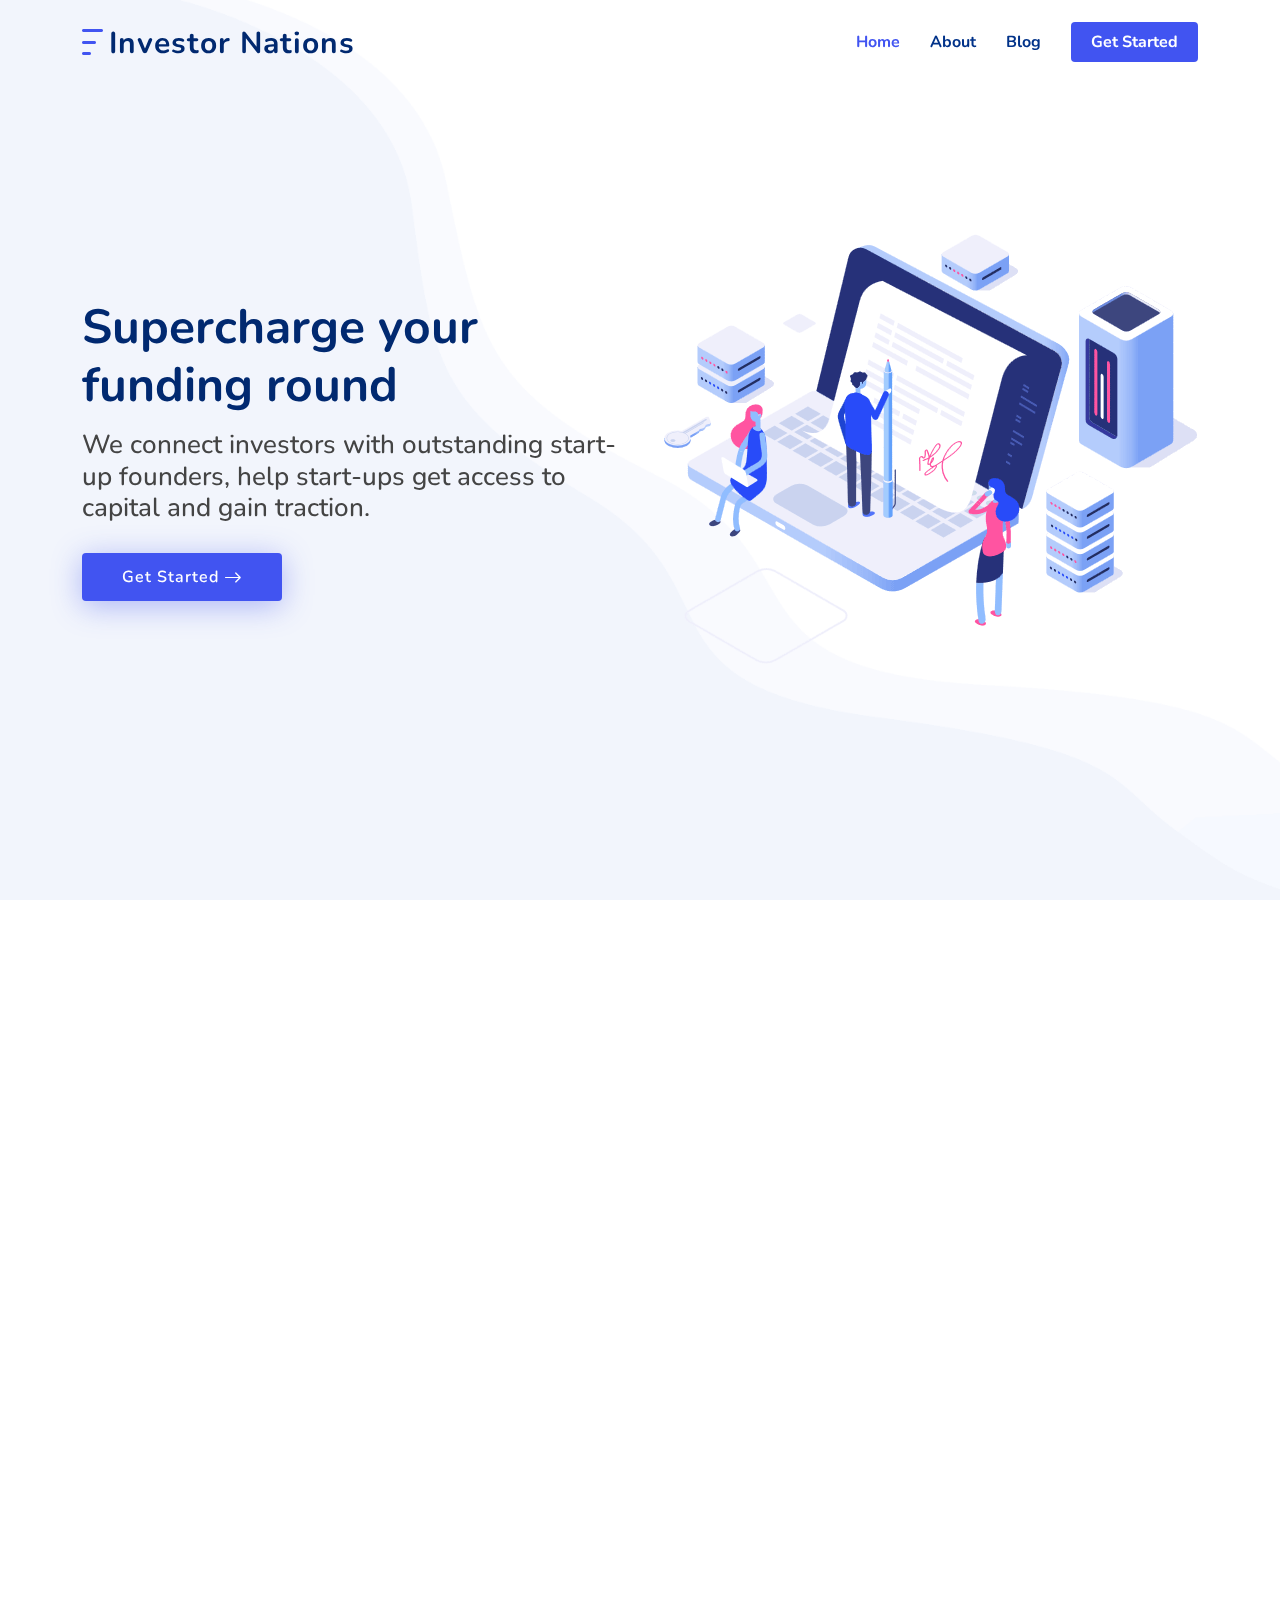
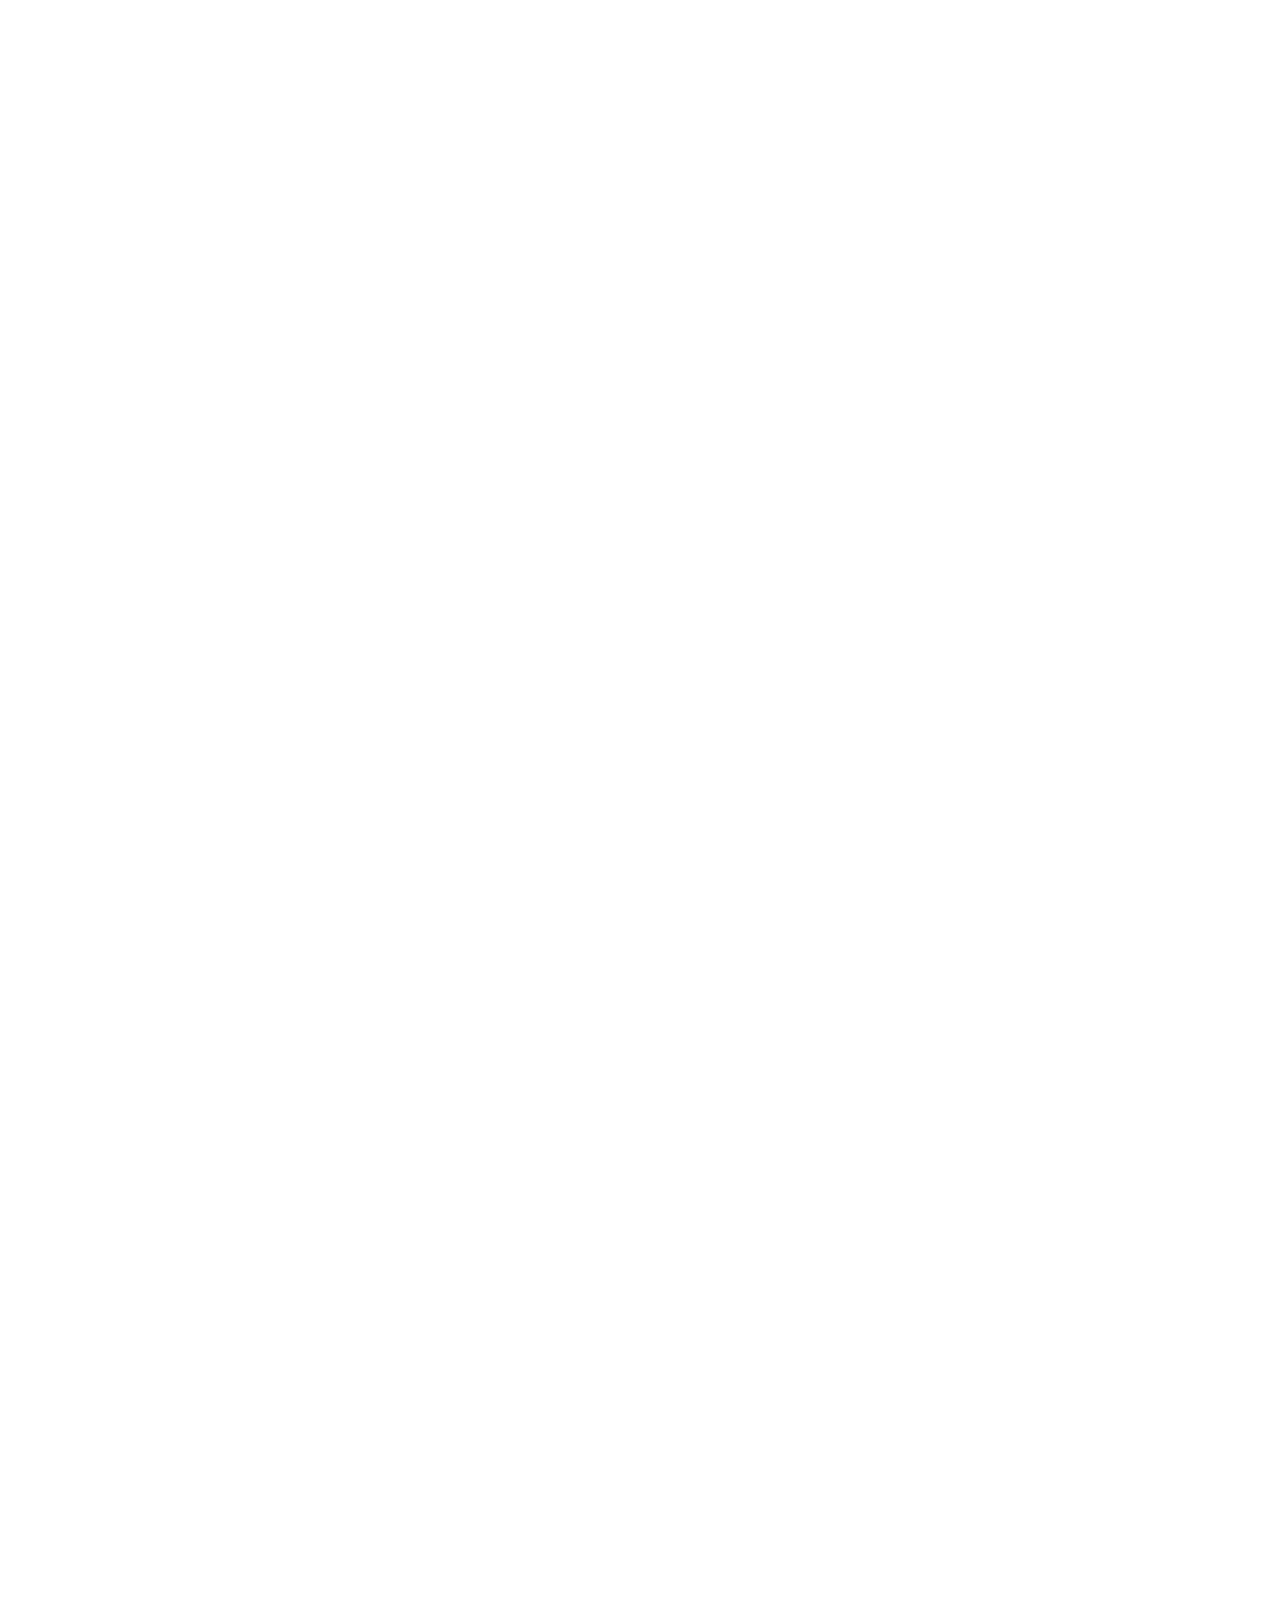
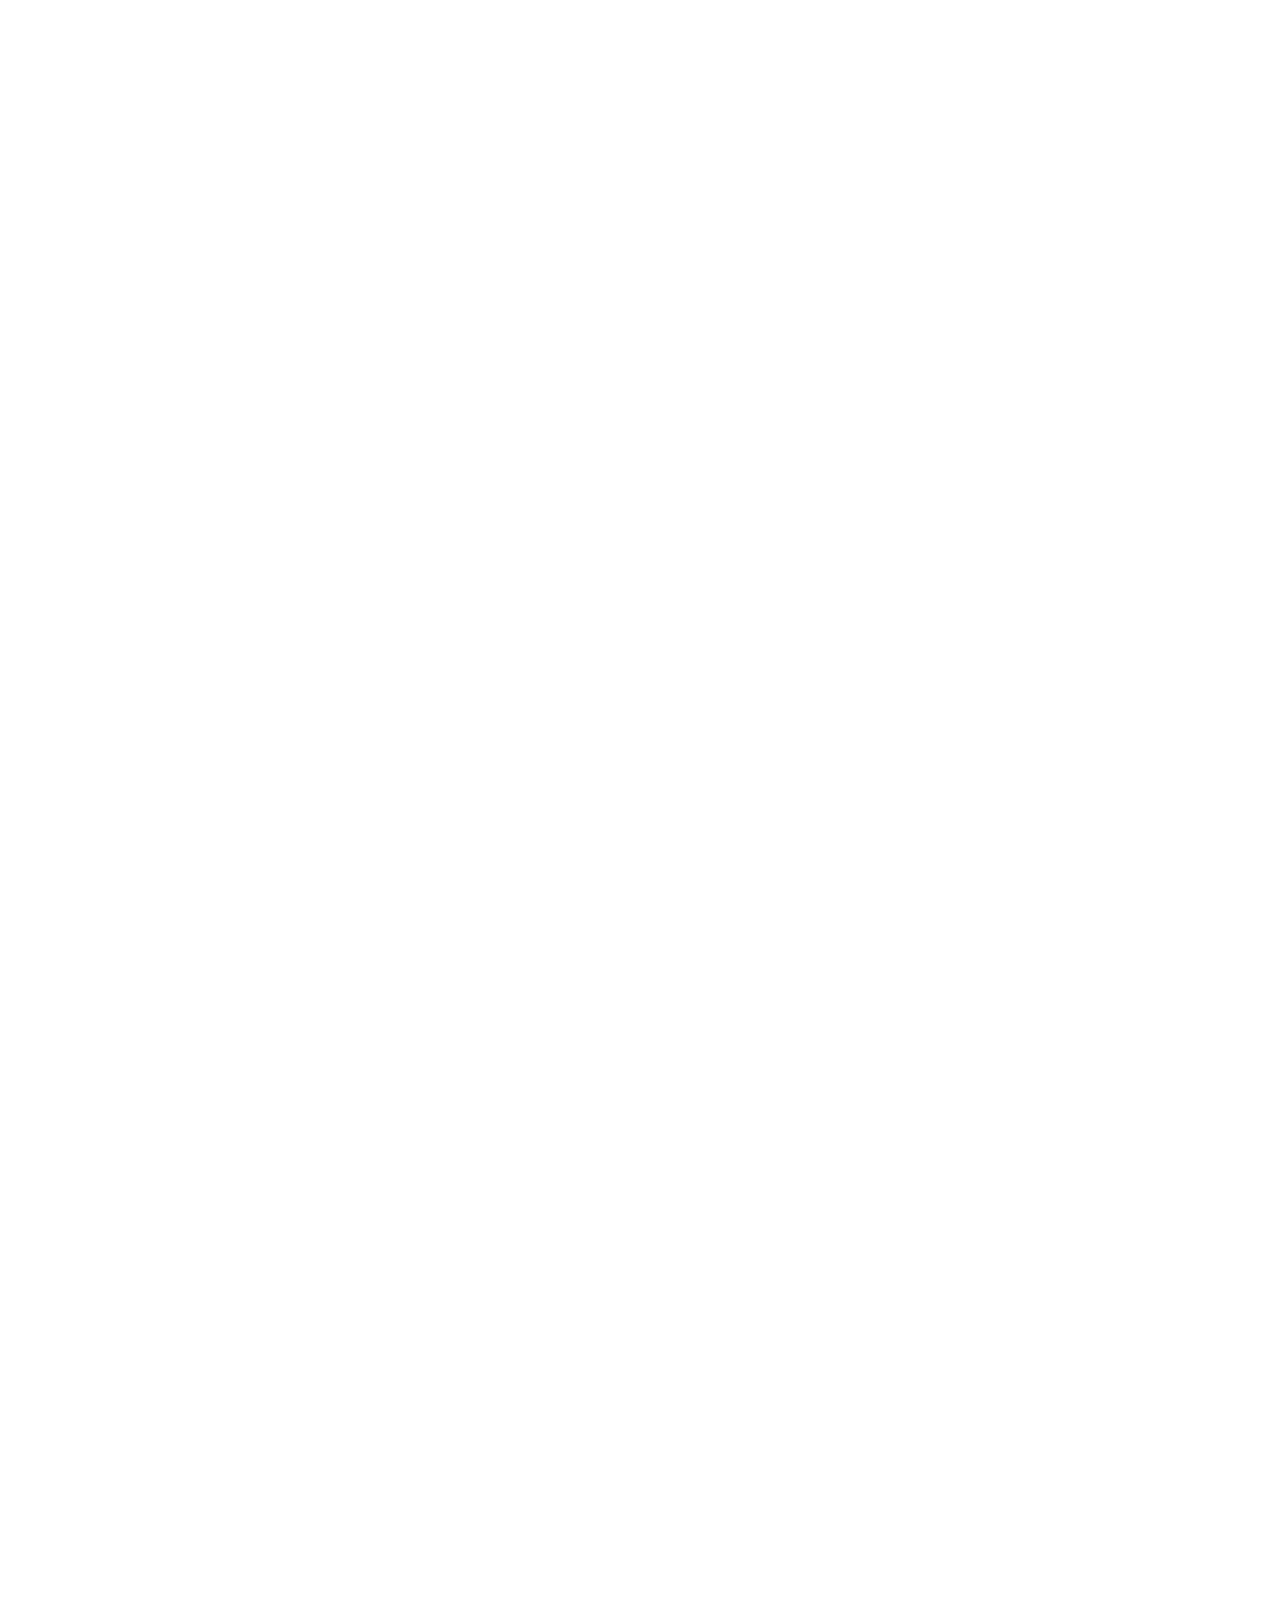
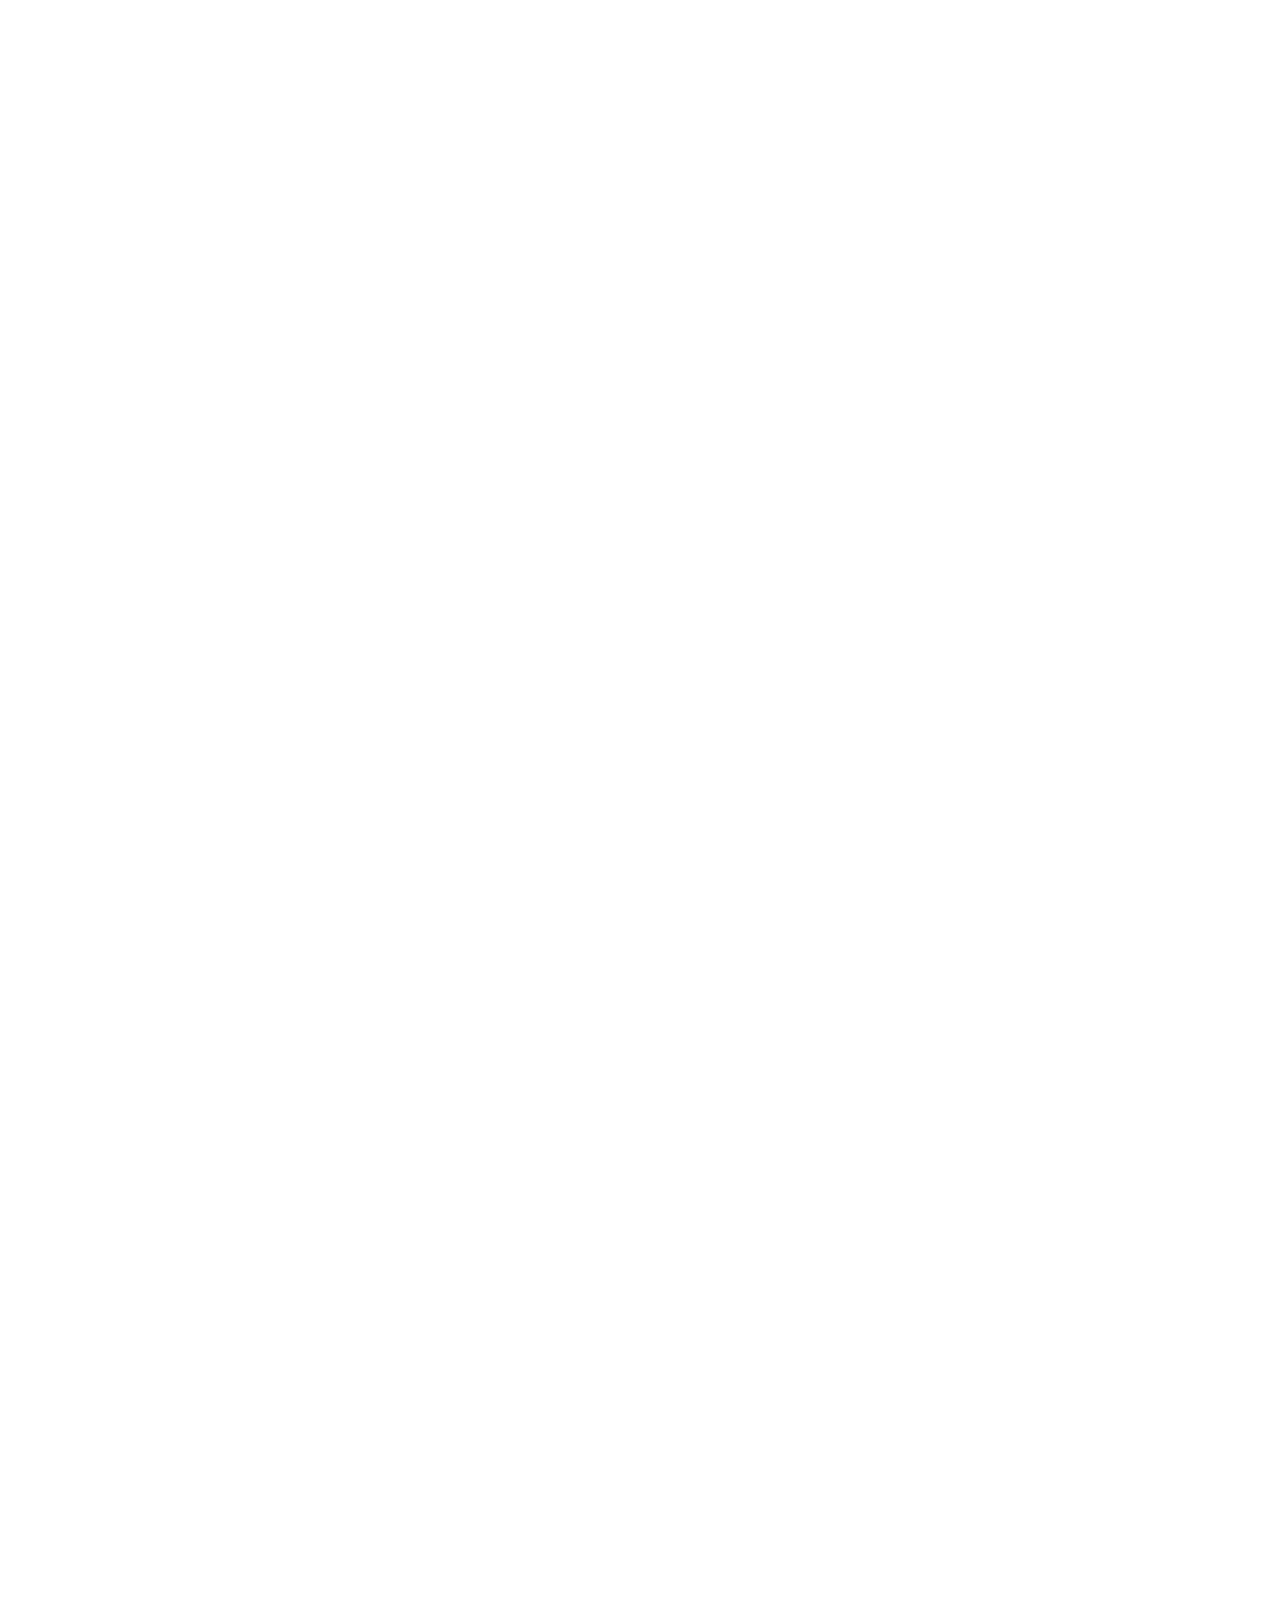
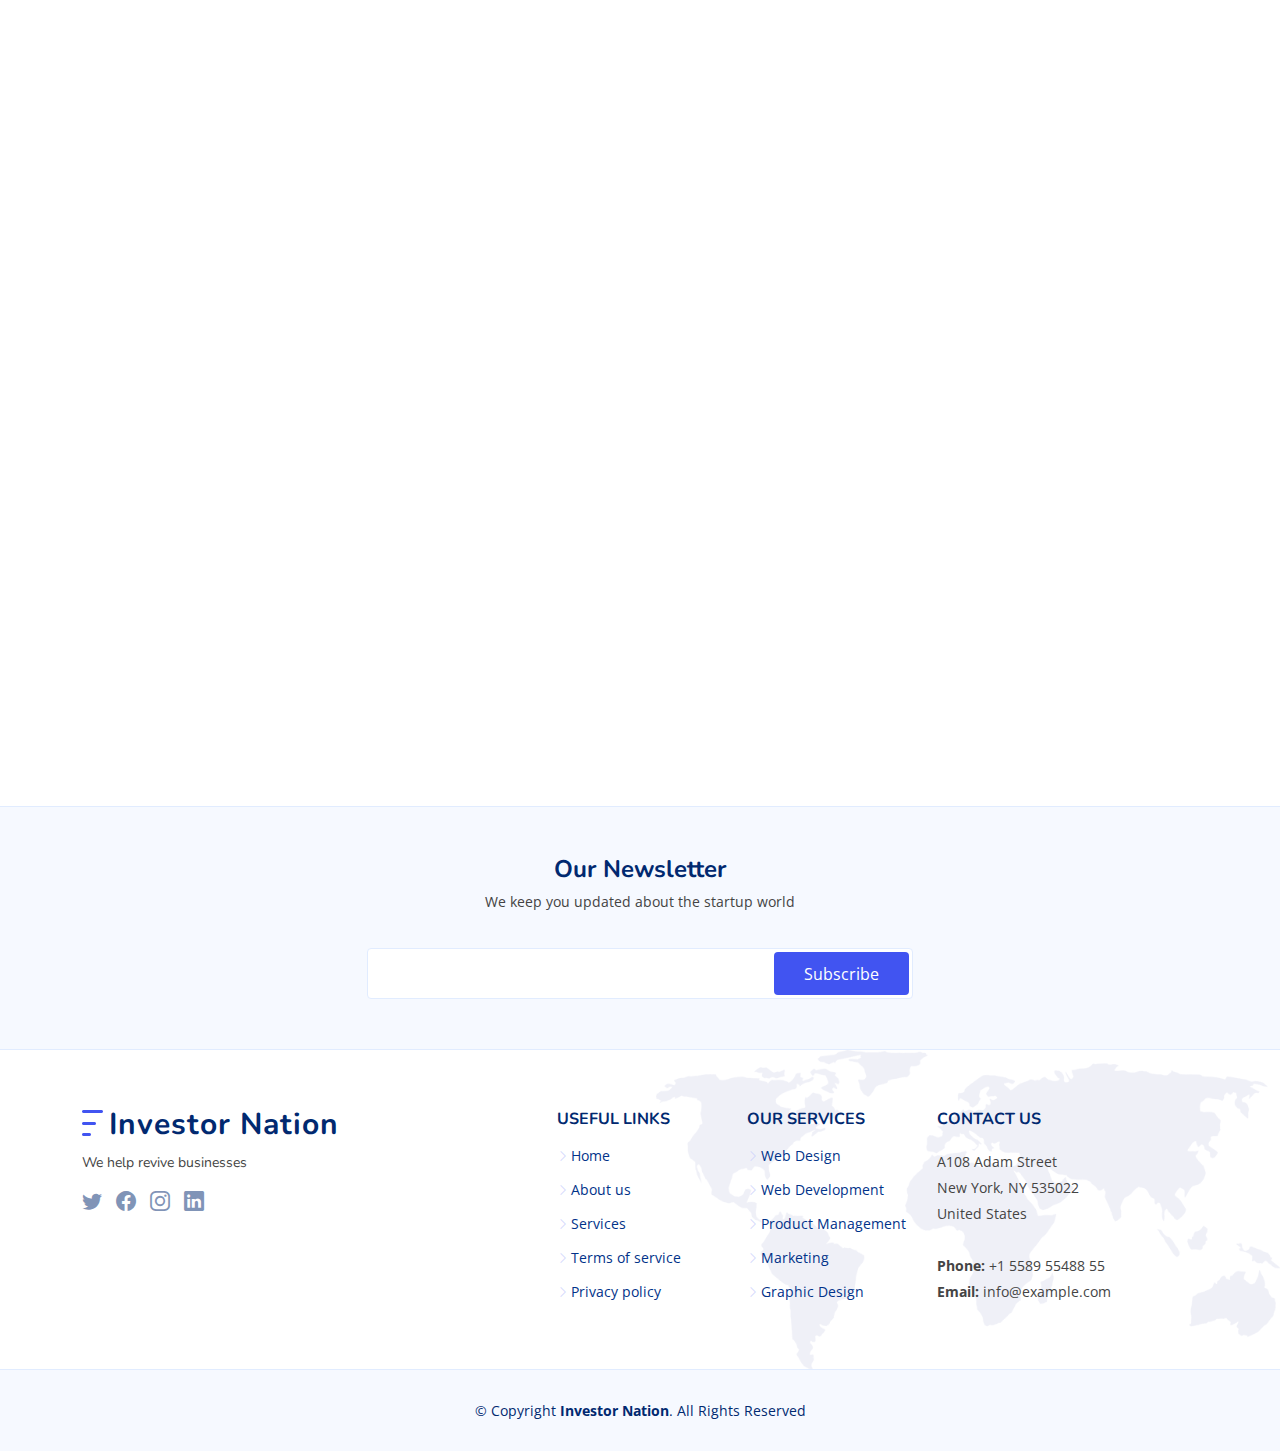
==== index.html @ 56131581 "test add" ====
<!DOCTYPE html>
<html lang="en">

<head>
  <meta charset="utf-8">
  <meta content="width=device-width, initial-scale=1.0" name="viewport">

  <title>Investor Nations</title>
  <meta content="" name="description">

  <meta content="" name="keywords">

  <!-- Favicons -->
  <link href="assets/img/favicon.png" rel="icon">
  <link href="assets/img/apple-touch-icon.png" rel="apple-touch-icon">

  <!-- Google Fonts -->
  <link href="https://fonts.googleapis.com/css?family=Open+Sans:300,300i,400,400i,600,600i,700,700i|Nunito:300,300i,400,400i,600,600i,700,700i|Poppins:300,300i,400,400i,500,500i,600,600i,700,700i" rel="stylesheet">

  <!-- Vendor CSS Files -->
  <link href="assets/vendor/aos/aos.css" rel="stylesheet">
  <link href="assets/vendor/bootstrap/css/bootstrap.min.css" rel="stylesheet">
  <link href="assets/vendor/bootstrap-icons/bootstrap-icons.css" rel="stylesheet">
  <link href="assets/vendor/glightbox/css/glightbox.min.css" rel="stylesheet">
  <link href="assets/vendor/remixicon/remixicon.css" rel="stylesheet">
  <link href="assets/vendor/swiper/swiper-bundle.min.css" rel="stylesheet">

  <!-- Template Main CSS File -->
  <link href="assets/css/style.css" rel="stylesheet">

</head>

<body>

  <!-- ======= Header ======= -->
  <header id="header" class="header fixed-top">
    <div class="container-fluid container-xl d-flex align-items-center justify-content-between">

      <a href="index.html" class="logo d-flex align-items-center">
        <img src="assets/img/logo.png" alt="">
        <span>Investor Nations</span>
      </a>

      <nav id="navbar" class="navbar">
        <ul>
          <li><a class="nav-link scrollto active" href="#hero">Home</a></li>
          <li><a class="nav-link scrollto" href="#about">About</a></li>
          <!--<li><a class="nav-link scrollto" href="#services">Services</a></li>
          <li><a class="nav-link scrollto" href="#portfolio">Portfolio</a></li>
          <li><a class="nav-link scrollto" href="#team">Team</a></li>-->
          <li><a href="blog.html">Blog</a></li>
          <!--<li class="dropdown"><a href="#"><span>Drop Down</span> <i class="bi bi-chevron-down"></i></a>
            <ul>
              <li><a href="#">Drop Down 1</a></li>
              <li class="dropdown"><a href="#"><span>Deep Drop Down</span> <i class="bi bi-chevron-right"></i></a>
                <ul>
                  <li><a href="#">Deep Drop Down 1</a></li>
                  <li><a href="#">Deep Drop Down 2</a></li>
                  <li><a href="#">Deep Drop Down 3</a></li>
                  <li><a href="#">Deep Drop Down 4</a></li>
                  <li><a href="#">Deep Drop Down 5</a></li>
                </ul>
              </li>
              <li><a href="#">Drop Down 2</a></li>
              <li><a href="#">Drop Down 3</a></li>
              <li><a href="#">Drop Down 4</a></li>
            </ul>
          </li>
          <li><a class="nav-link scrollto" href="#contact">Contact</a></li>-->
          <li><a class="getstarted scrollto" href="#about">Get Started</a></li>
        </ul>
        <i class="bi bi-list mobile-nav-toggle"></i>
      </nav><!-- .navbar -->

    </div>
  </header><!-- End Header -->

  <!-- ======= Hero Section ======= -->
  <section id="hero" class="hero d-flex align-items-center">

    <div class="container">
      <div class="row">
        <div class="col-lg-6 d-flex flex-column justify-content-center">
          <h1 data-aos="fade-up">Supercharge your funding round</h1>
          <h2 data-aos="fade-up" data-aos-delay="400">We connect investors with outstanding start-up founders, help start-ups get access to capital and gain traction.</h2>
          <div data-aos="fade-up" data-aos-delay="600">
            <div class="text-center text-lg-start">
              <a href="#about" class="btn-get-started scrollto d-inline-flex align-items-center justify-content-center align-self-center">
                <span>Get Started</span>
                <i class="bi bi-arrow-right"></i>
              </a>
            </div>
          </div>
        </div>
        <div class="col-lg-6 hero-img" data-aos="zoom-out" data-aos-delay="200">
          <img src="assets/img/hero-img.png" class="img-fluid" alt="">
        </div>
      </div>
    </div>

  </section><!-- End Hero -->

  <main id="main">
    <!-- ======= About Section ======= -->
    <section id="about" class="about">

      <div class="container" data-aos="fade-up">
        <div class="row gx-0">

          <div class="col-lg-6 d-flex flex-column justify-content-center" data-aos="fade-up" data-aos-delay="200">
            <div class="content">
              <h3>Who We Are</h3>
              <h2>Investor Nations came into existence as a result of the collective effort to put an end to the frustrations of many start-up founders and investors, improve their communication, and make fundraising easier, faster, and more successful</h2>
              <p>
                We live in a unique time, where technology instantly connects people and ideas across the globe, allowing us to concentrate on the things that really matter and achieve more than we have ever imagined.
In so many cases, it all comes down to meeting the right person at the right time. And we know it like no one else because Investor Nations is the result of such an impromptu encounte.

              </p>
              <div class="text-center text-lg-start">
                <a href="#" class="btn-read-more d-inline-flex align-items-center justify-content-center align-self-center">
                  <span>Read More</span>
                  <i class="bi bi-arrow-right"></i>
                </a>
              </div>
            </div>
          </div>

          <div class="col-lg-6 d-flex align-items-center" data-aos="zoom-out" data-aos-delay="200">
            <img src="assets/img/about.jpg" class="img-fluid" alt="">
          </div>

        </div>
      </div>

    </section><!-- End About Section -->

    <!-- ======= Values Section ======= -->
    <section id="values" class="values">

      <div class="container" data-aos="fade-up">

        <header class="section-header">
          <h2>Our Values</h2>
          <p>Odit est perspiciatis laborum et dicta</p>
        </header>

        <div class="row">

          <div class="col-lg-4" data-aos="fade-up" data-aos-delay="200">
            <div class="box">
              <img src="assets/img/values-1.png" class="img-fluid" alt="">
              <h3>Ad cupiditate sed est odio</h3>
              <p>Eum ad dolor et. Autem aut fugiat debitis voluptatem consequuntur sit. Et veritatis id.</p>
            </div>
          </div>

          <div class="col-lg-4 mt-4 mt-lg-0" data-aos="fade-up" data-aos-delay="400">
            <div class="box">
              <img src="assets/img/values-2.png" class="img-fluid" alt="">
              <h3>Voluptatem voluptatum alias</h3>
              <p>Repudiandae amet nihil natus in distinctio suscipit id. Doloremque ducimus ea sit non.</p>
            </div>
          </div>

          <div class="col-lg-4 mt-4 mt-lg-0" data-aos="fade-up" data-aos-delay="600">
            <div class="box">
              <img src="assets/img/values-3.png" class="img-fluid" alt="">
              <h3>Fugit cupiditate alias nobis.</h3>
              <p>Quam rem vitae est autem molestias explicabo debitis sint. Vero aliquid quidem commodi.</p>
            </div>
          </div>

        </div>

      </div>

    </section><!-- End Values Section -->

    <!-- ======= Counts Section ======= -->
    <section id="counts" class="counts">
      <div class="container" data-aos="fade-up">

        <div class="row gy-4">

          <div class="col-lg-3 col-md-6">
            <div class="count-box">
              <i class="bi bi-emoji-smile"></i>
              <div>
                <span data-purecounter-start="0" data-purecounter-end="232" data-purecounter-duration="1" class="purecounter"></span>
                <p>Happy Clients</p>
              </div>
            </div>
          </div>

          <div class="col-lg-3 col-md-6">
            <div class="count-box">
              <i class="bi bi-journal-richtext" style="color: #ee6c20;"></i>
              <div>
                <span data-purecounter-start="0" data-purecounter-end="521" data-purecounter-duration="1" class="purecounter"></span>
                <p>Projects</p>
              </div>
            </div>
          </div>

          <div class="col-lg-3 col-md-6">
            <div class="count-box">
              <i class="bi bi-headset" style="color: #15be56;"></i>
              <div>
                <span data-purecounter-start="0" data-purecounter-end="1463" data-purecounter-duration="1" class="purecounter"></span>
                <p>Hours Of Support</p>
              </div>
            </div>
          </div>

          <div class="col-lg-3 col-md-6">
            <div class="count-box">
              <i class="bi bi-people" style="color: #bb0852;"></i>
              <div>
                <span data-purecounter-start="0" data-purecounter-end="15" data-purecounter-duration="1" class="purecounter"></span>
                <p>Hard Workers</p>
              </div>
            </div>
          </div>

        </div>

      </div>
    </section><!-- End Counts Section -->

    <!-- ======= Features Section ======= -->
    <section id="features" class="features">

      <div class="container" data-aos="fade-up">

        <header class="section-header">
          <h2>Features</h2>
          <p>Laboriosam et omnis fuga quis dolor direda fara</p>
        </header>

        <div class="row">

          <div class="col-lg-6">
            <img src="assets/img/features.png" class="img-fluid" alt="">
          </div>

          <div class="col-lg-6 mt-5 mt-lg-0 d-flex">
            <div class="row align-self-center gy-4">

              <div class="col-md-6" data-aos="zoom-out" data-aos-delay="200">
                <div class="feature-box d-flex align-items-center">
                  <i class="bi bi-check"></i>
                  <h3>Eos aspernatur rem</h3>
                </div>
              </div>

              <div class="col-md-6" data-aos="zoom-out" data-aos-delay="300">
                <div class="feature-box d-flex align-items-center">
                  <i class="bi bi-check"></i>
                  <h3>Facilis neque ipsa</h3>
                </div>
              </div>

              <div class="col-md-6" data-aos="zoom-out" data-aos-delay="400">
                <div class="feature-box d-flex align-items-center">
                  <i class="bi bi-check"></i>
                  <h3>Volup amet voluptas</h3>
                </div>
              </div>

              <div class="col-md-6" data-aos="zoom-out" data-aos-delay="500">
                <div class="feature-box d-flex align-items-center">
                  <i class="bi bi-check"></i>
                  <h3>Rerum omnis sint</h3>
                </div>
              </div>

              <div class="col-md-6" data-aos="zoom-out" data-aos-delay="600">
                <div class="feature-box d-flex align-items-center">
                  <i class="bi bi-check"></i>
                  <h3>Alias possimus</h3>
                </div>
              </div>

              <div class="col-md-6" data-aos="zoom-out" data-aos-delay="700">
                <div class="feature-box d-flex align-items-center">
                  <i class="bi bi-check"></i>
                  <h3>Repellendus mollitia</h3>
                </div>
              </div>

            </div>
          </div>

        </div> <!-- / row -->

        <!-- Feature Tabs -->
        <div class="row feture-tabs" data-aos="fade-up">
          <div class="col-lg-6">
            <h3>Neque officiis dolore maiores et exercitationem quae est seda lidera pat claero</h3>

            <!-- Tabs -->
            <ul class="nav nav-pills mb-3">
              <li>
                <a class="nav-link active" data-bs-toggle="pill" href="#tab1">Saepe fuga</a>
              </li>
              <li>
                <a class="nav-link" data-bs-toggle="pill" href="#tab2">Voluptates</a>
              </li>
              <li>
                <a class="nav-link" data-bs-toggle="pill" href="#tab3">Corrupti</a>
              </li>
            </ul><!-- End Tabs -->

            <!-- Tab Content -->
            <div class="tab-content">

              <div class="tab-pane fade show active" id="tab1">
                <p>Consequuntur inventore voluptates consequatur aut vel et. Eos doloribus expedita. Sapiente atque consequatur minima nihil quae aspernatur quo suscipit voluptatem.</p>
                <div class="d-flex align-items-center mb-2">
                  <i class="bi bi-check2"></i>
                  <h4>Repudiandae rerum velit modi et officia quasi facilis</h4>
                </div>
                <p>Laborum omnis voluptates voluptas qui sit aliquam blanditiis. Sapiente minima commodi dolorum non eveniet magni quaerat nemo et.</p>
                <div class="d-flex align-items-center mb-2">
                  <i class="bi bi-check2"></i>
                  <h4>Incidunt non veritatis illum ea ut nisi</h4>
                </div>
                <p>Non quod totam minus repellendus autem sint velit. Rerum debitis facere soluta tenetur. Iure molestiae assumenda sunt qui inventore eligendi voluptates nisi at. Dolorem quo tempora. Quia et perferendis.</p>
              </div><!-- End Tab 1 Content -->

              <div class="tab-pane fade show" id="tab2">
                <p>Consequuntur inventore voluptates consequatur aut vel et. Eos doloribus expedita. Sapiente atque consequatur minima nihil quae aspernatur quo suscipit voluptatem.</p>
                <div class="d-flex align-items-center mb-2">
                  <i class="bi bi-check2"></i>
                  <h4>Repudiandae rerum velit modi et officia quasi facilis</h4>
                </div>
                <p>Laborum omnis voluptates voluptas qui sit aliquam blanditiis. Sapiente minima commodi dolorum non eveniet magni quaerat nemo et.</p>
                <div class="d-flex align-items-center mb-2">
                  <i class="bi bi-check2"></i>
                  <h4>Incidunt non veritatis illum ea ut nisi</h4>
                </div>
                <p>Non quod totam minus repellendus autem sint velit. Rerum debitis facere soluta tenetur. Iure molestiae assumenda sunt qui inventore eligendi voluptates nisi at. Dolorem quo tempora. Quia et perferendis.</p>
              </div><!-- End Tab 2 Content -->

              <div class="tab-pane fade show" id="tab3">
                <p>Consequuntur inventore voluptates consequatur aut vel et. Eos doloribus expedita. Sapiente atque consequatur minima nihil quae aspernatur quo suscipit voluptatem.</p>
                <div class="d-flex align-items-center mb-2">
                  <i class="bi bi-check2"></i>
                  <h4>Repudiandae rerum velit modi et officia quasi facilis</h4>
                </div>
                <p>Laborum omnis voluptates voluptas qui sit aliquam blanditiis. Sapiente minima commodi dolorum non eveniet magni quaerat nemo et.</p>
                <div class="d-flex align-items-center mb-2">
                  <i class="bi bi-check2"></i>
                  <h4>Incidunt non veritatis illum ea ut nisi</h4>
                </div>
                <p>Non quod totam minus repellendus autem sint velit. Rerum debitis facere soluta tenetur. Iure molestiae assumenda sunt qui inventore eligendi voluptates nisi at. Dolorem quo tempora. Quia et perferendis.</p>
              </div><!-- End Tab 3 Content -->

            </div>

          </div>

          <div class="col-lg-6">
            <img src="assets/img/features-2.png" class="img-fluid" alt="">
          </div>

        </div><!-- End Feature Tabs -->

        <!-- Feature Icons -->
        <div class="row feature-icons" data-aos="fade-up">
          <h3>Ratione mollitia eos ab laudantium rerum beatae quo</h3>

          <div class="row">

            <div class="col-xl-4 text-center" data-aos="fade-right" data-aos-delay="100">
              <img src="assets/img/features-3.png" class="img-fluid p-4" alt="">
            </div>

            <div class="col-xl-8 d-flex content">
              <div class="row align-self-center gy-4">

                <div class="col-md-6 icon-box" data-aos="fade-up">
                  <i class="ri-line-chart-line"></i>
                  <div>
                    <h4>Corporis voluptates sit</h4>
                    <p>Consequuntur sunt aut quasi enim aliquam quae harum pariatur laboris nisi ut aliquip</p>
                  </div>
                </div>

                <div class="col-md-6 icon-box" data-aos="fade-up" data-aos-delay="100">
                  <i class="ri-stack-line"></i>
                  <div>
                    <h4>Ullamco laboris nisi</h4>
                    <p>Excepteur sint occaecat cupidatat non proident, sunt in culpa qui officia deserunt</p>
                  </div>
                </div>

                <div class="col-md-6 icon-box" data-aos="fade-up" data-aos-delay="200">
                  <i class="ri-brush-4-line"></i>
                  <div>
                    <h4>Labore consequatur</h4>
                    <p>Aut suscipit aut cum nemo deleniti aut omnis. Doloribus ut maiores omnis facere</p>
                  </div>
                </div>

                <div class="col-md-6 icon-box" data-aos="fade-up" data-aos-delay="300">
                  <i class="ri-magic-line"></i>
                  <div>
                    <h4>Beatae veritatis</h4>
                    <p>Expedita veritatis consequuntur nihil tempore laudantium vitae denat pacta</p>
                  </div>
                </div>

                <div class="col-md-6 icon-box" data-aos="fade-up" data-aos-delay="400">
                  <i class="ri-command-line"></i>
                  <div>
                    <h4>Molestiae dolor</h4>
                    <p>Et fuga et deserunt et enim. Dolorem architecto ratione tensa raptor marte</p>
                  </div>
                </div>

                <div class="col-md-6 icon-box" data-aos="fade-up" data-aos-delay="500">
                  <i class="ri-radar-line"></i>
                  <div>
                    <h4>Explicabo consectetur</h4>
                    <p>Est autem dicta beatae suscipit. Sint veritatis et sit quasi ab aut inventore</p>
                  </div>
                </div>

              </div>
            </div>

          </div>

        </div><!-- End Feature Icons -->

      </div>

    </section><!-- End Features Section -->

    <!-- ======= Services Section ======= 
    <section id="services" class="services">

      <div class="container" data-aos="fade-up">

        <header class="section-header">
          <h2>Services</h2>
          <p>Veritatis et dolores facere numquam et praesentium</p>
        </header>

        <div class="row gy-4">

          <div class="col-lg-4 col-md-6" data-aos="fade-up" data-aos-delay="200">
            <div class="service-box blue">
              <i class="ri-discuss-line icon"></i>
              <h3>Nesciunt Mete</h3>
              <p>Provident nihil minus qui consequatur non omnis maiores. Eos accusantium minus dolores iure perferendis tempore et consequatur.</p>
              <a href="#" class="read-more"><span>Read More</span> <i class="bi bi-arrow-right"></i></a>
            </div>
          </div>

          <div class="col-lg-4 col-md-6" data-aos="fade-up" data-aos-delay="300">
            <div class="service-box orange">
              <i class="ri-discuss-line icon"></i>
              <h3>Eosle Commodi</h3>
              <p>Ut autem aut autem non a. Sint sint sit facilis nam iusto sint. Libero corrupti neque eum hic non ut nesciunt dolorem.</p>
              <a href="#" class="read-more"><span>Read More</span> <i class="bi bi-arrow-right"></i></a>
            </div>
          </div>

          <div class="col-lg-4 col-md-6" data-aos="fade-up" data-aos-delay="400">
            <div class="service-box green">
              <i class="ri-discuss-line icon"></i>
              <h3>Ledo Markt</h3>
              <p>Ut excepturi voluptatem nisi sed. Quidem fuga consequatur. Minus ea aut. Vel qui id voluptas adipisci eos earum corrupti.</p>
              <a href="#" class="read-more"><span>Read More</span> <i class="bi bi-arrow-right"></i></a>
            </div>
          </div>

          <div class="col-lg-4 col-md-6" data-aos="fade-up" data-aos-delay="500">
            <div class="service-box red">
              <i class="ri-discuss-line icon"></i>
              <h3>Asperiores Commodi</h3>
              <p>Non et temporibus minus omnis sed dolor esse consequatur. Cupiditate sed error ea fuga sit provident adipisci neque.</p>
              <a href="#" class="read-more"><span>Read More</span> <i class="bi bi-arrow-right"></i></a>
            </div>
          </div>

          <div class="col-lg-4 col-md-6" data-aos="fade-up" data-aos-delay="600">
            <div class="service-box purple">
              <i class="ri-discuss-line icon"></i>
              <h3>Velit Doloremque.</h3>
              <p>Cumque et suscipit saepe. Est maiores autem enim facilis ut aut ipsam corporis aut. Sed animi at autem alias eius labore.</p>
              <a href="#" class="read-more"><span>Read More</span> <i class="bi bi-arrow-right"></i></a>
            </div>
          </div>

          <div class="col-lg-4 col-md-6" data-aos="fade-up" data-aos-delay="700">
            <div class="service-box pink">
              <i class="ri-discuss-line icon"></i>
              <h3>Dolori Architecto</h3>
              <p>Hic molestias ea quibusdam eos. Fugiat enim doloremque aut neque non et debitis iure. Corrupti recusandae ducimus enim.</p>
              <a href="#" class="read-more"><span>Read More</span> <i class="bi bi-arrow-right"></i></a>
            </div>
          </div>

        </div>

      </div>

    </section> End Services Section -->

    <!-- ======= Pricing Section ======= -->
    <section id="pricing" class="pricing">

      <div class="container" data-aos="fade-up">

        <header class="section-header">
          <h2>Pricing</h2>
          <p>Check our Pricing</p>
        </header>

        <div class="row gy-4" data-aos="fade-left">

          <!--<div class="col-lg-3 col-md-6" data-aos="zoom-in" data-aos-delay="100">
            <div class="box">
              <h3 style="color: #07d5c0;">Free Plan</h3>
              <div class="price"><sup>$</sup>0<span> / mo</span></div>
              <img src="assets/img/pricing-free.png" class="img-fluid" alt="">
              <ul>
                <li>Aida dere</li>
                <li>Nec feugiat nisl</li>
                <li>Nulla at volutpat dola</li>
                <li class="na">Pharetra massa</li>
                <li class="na">Massa ultricies mi</li>
              </ul>
              <a href="#" class="btn-buy">Buy Now</a>
            </div>
          </div>-->

          <div class="col-lg-4 col-md-6" data-aos="zoom-in" data-aos-delay="200">
            <div class="box">
              <span class="featured">Featured</span>
              <h3 style="color: #65c600;">Starter Plan</h3>
              <div class="price"><sup>$</sup>19<span> / mo</span></div>
              <img src="assets/img/pricing-starter.png" class="img-fluid" alt="">
              <ul>
                <li>Aida dere</li>
                <li>Nec feugiat nisl</li>
                <li>Nulla at volutpat dola</li>
                <li>Pharetra massa</li>
                <li class="na">Massa ultricies mi</li>
              </ul>
              <a href="#" class="btn-buy">Buy Now</a>
            </div>
          </div>

          <div class="col-lg-4 col-md-6" data-aos="zoom-in" data-aos-delay="300">
            <div class="box">
              <h3 style="color: #ff901c;">Business Plan</h3>
              <div class="price"><sup>$</sup>29<span> / mo</span></div>
              <img src="assets/img/pricing-business.png" class="img-fluid" alt="">
              <ul>
                <li>Aida dere</li>
                <li>Nec feugiat nisl</li>
                <li>Nulla at volutpat dola</li>
                <li>Pharetra massa</li>
                <li>Massa ultricies mi</li>
              </ul>
              <a href="#" class="btn-buy">Buy Now</a>
            </div>
          </div>

          <div class="col-lg-4 col-md-6" data-aos="zoom-in" data-aos-delay="400">
            <div class="box">
              <h3 style="color: #ff0071;">Ultimate Plan</h3>
              <div class="price"><sup>$</sup>49<span> / mo</span></div>
              <img src="assets/img/pricing-ultimate.png" class="img-fluid" alt="">
              <ul>
                <li>Aida dere</li>
                <li>Nec feugiat nisl</li>
                <li>Nulla at volutpat dola</li>
                <li>Pharetra massa</li>
                <li>Massa ultricies mi</li>
              </ul>
              <a href="#" class="btn-buy">Buy Now</a>
            </div>
          </div>

        </div>

      </div>

    </section><!-- End Pricing Section -->

    <!-- ======= F.A.Q Section ======= -->
    <section id="faq" class="faq">

      <div class="container" data-aos="fade-up">

        <header class="section-header">
          <h2>F.A.Q</h2>
          <p>Frequently Asked Questions</p>
        </header>

        <div class="row">
          <div class="col-lg-12">
            <!-- F.A.Q List 1-->
            <div class="accordion accordion-flush" id="faqlist1">
              <div class="accordion-item">
                <h2 class="accordion-header">
                  <button class="accordion-button collapsed" type="button" data-bs-toggle="collapse" data-bs-target="#faq-content-1">
                    Non consectetur a erat nam at lectus urna duis?
                  </button>
                </h2>
                <div id="faq-content-1" class="accordion-collapse collapse" data-bs-parent="#faqlist1">
                  <div class="accordion-body">
                    Feugiat pretium nibh ipsum consequat. Tempus iaculis urna id volutpat lacus laoreet non curabitur gravida. Venenatis lectus magna fringilla urna porttitor rhoncus dolor purus non.
                  </div>
                </div>
              </div>

              <div class="accordion-item">
                <h2 class="accordion-header">
                  <button class="accordion-button collapsed" type="button" data-bs-toggle="collapse" data-bs-target="#faq-content-2">
                    Feugiat scelerisque varius morbi enim nunc faucibus a pellentesque?
                  </button>
                </h2>
                <div id="faq-content-2" class="accordion-collapse collapse" data-bs-parent="#faqlist1">
                  <div class="accordion-body">
                    Dolor sit amet consectetur adipiscing elit pellentesque habitant morbi. Id interdum velit laoreet id donec ultrices. Fringilla phasellus faucibus scelerisque eleifend donec pretium. Est pellentesque elit ullamcorper dignissim. Mauris ultrices eros in cursus turpis massa tincidunt dui.
                  </div>
                </div>
              </div>

              <div class="accordion-item">
                <h2 class="accordion-header">
                  <button class="accordion-button collapsed" type="button" data-bs-toggle="collapse" data-bs-target="#faq-content-3">
                    Dolor sit amet consectetur adipiscing elit pellentesque habitant morbi?
                  </button>
                </h2>
                <div id="faq-content-3" class="accordion-collapse collapse" data-bs-parent="#faqlist1">
                  <div class="accordion-body">
                    Eleifend mi in nulla posuere sollicitudin aliquam ultrices sagittis orci. Faucibus pulvinar elementum integer enim. Sem nulla pharetra diam sit amet nisl suscipit. Rutrum tellus pellentesque eu tincidunt. Lectus urna duis convallis convallis tellus. Urna molestie at elementum eu facilisis sed odio morbi quis
                  </div>
                </div>
              </div>

            </div>
          </div>

          <div class="col-lg-12">

            <!-- F.A.Q List 2
            <div class="accordion accordion-flush" id="faqlist2">

              <div class="accordion-item">
                <h2 class="accordion-header">
                  <button class="accordion-button collapsed" type="button" data-bs-toggle="collapse" data-bs-target="#faq2-content-1">
                    Ac odio tempor orci dapibus. Aliquam eleifend mi in nulla?
                  </button>
                </h2>
                <div id="faq2-content-1" class="accordion-collapse collapse" data-bs-parent="#faqlist2">
                  <div class="accordion-body">
                    Dolor sit amet consectetur adipiscing elit pellentesque habitant morbi. Id interdum velit laoreet id donec ultrices. Fringilla phasellus faucibus scelerisque eleifend donec pretium. Est pellentesque elit ullamcorper dignissim. Mauris ultrices eros in cursus turpis massa tincidunt dui.
                  </div>
                </div>
              </div>

              <div class="accordion-item">
                <h2 class="accordion-header">
                  <button class="accordion-button collapsed" type="button" data-bs-toggle="collapse" data-bs-target="#faq2-content-2">
                    Tempus quam pellentesque nec nam aliquam sem et tortor consequat?
                  </button>
                </h2>
                <div id="faq2-content-2" class="accordion-collapse collapse" data-bs-parent="#faqlist2">
                  <div class="accordion-body">
                    Molestie a iaculis at erat pellentesque adipiscing commodo. Dignissim suspendisse in est ante in. Nunc vel risus commodo viverra maecenas accumsan. Sit amet nisl suscipit adipiscing bibendum est. Purus gravida quis blandit turpis cursus in
                  </div>
                </div>
              </div>

              <div class="accordion-item">
                <h2 class="accordion-header">
                  <button class="accordion-button collapsed" type="button" data-bs-toggle="collapse" data-bs-target="#faq2-content-3">
                    Varius vel pharetra vel turpis nunc eget lorem dolor?
                  </button>
                </h2>
                <div id="faq2-content-3" class="accordion-collapse collapse" data-bs-parent="#faqlist2">
                  <div class="accordion-body">
                    Laoreet sit amet cursus sit amet dictum sit amet justo. Mauris vitae ultricies leo integer malesuada nunc vel. Tincidunt eget nullam non nisi est sit amet. Turpis nunc eget lorem dolor sed. Ut venenatis tellus in metus vulputate eu scelerisque. Pellentesque diam volutpat commodo sed egestas egestas fringilla phasellus faucibus. Nibh tellus molestie nunc non blandit massa enim nec.
                  </div>
                </div>
              </div>

            </div>-->
          </div>

        </div>

      </div>

    </section><!-- End F.A.Q Section -->

    
    <!-- ======= Clients Section ======= -->
    <section id="clients" class="clients">

      <div class="container" data-aos="fade-up">

        <header class="section-header">
          <h2>Our Clients</h2>
          <p>Temporibus omnis officia</p>
        </header>

        <div class="clients-slider swiper">
          <div class="swiper-wrapper align-items-center">
            <div class="swiper-slide"><img src="assets/img/clients/client-1.png" class="img-fluid" alt=""></div>
            <div class="swiper-slide"><img src="assets/img/clients/client-2.png" class="img-fluid" alt=""></div>
            <div class="swiper-slide"><img src="assets/img/clients/client-3.png" class="img-fluid" alt=""></div>
            <div class="swiper-slide"><img src="assets/img/clients/client-4.png" class="img-fluid" alt=""></div>
            <div class="swiper-slide"><img src="assets/img/clients/client-5.png" class="img-fluid" alt=""></div>
            <div class="swiper-slide"><img src="assets/img/clients/client-6.png" class="img-fluid" alt=""></div>
            <div class="swiper-slide"><img src="assets/img/clients/client-7.png" class="img-fluid" alt=""></div>
            <div class="swiper-slide"><img src="assets/img/clients/client-8.png" class="img-fluid" alt=""></div>
          </div>
          <div class="swiper-pagination"></div>
        </div>
      </div>

    </section><!-- End Clients Section -->

    <!-- ======= Recent Blog Posts Section ======= -->
    <section id="recent-blog-posts" class="recent-blog-posts">

      <div class="container" data-aos="fade-up">

        <header class="section-header">
          <h2>Blog</h2>
          <p>Recent posts form our Blog</p>
        </header>

        <div class="row">

          <div class="col-lg-4">
            <div class="post-box">
              <div class="post-img"><img src="assets/img/blog/blog-1.jpg" class="img-fluid" alt=""></div>
              <span class="post-date">Tue, September 15</span>
              <h3 class="post-title">Eum ad dolor et. Autem aut fugiat debitis voluptatem consequuntur sit</h3>
              <a href="blog-single.html" class="readmore stretched-link mt-auto"><span>Read More</span><i class="bi bi-arrow-right"></i></a>
            </div>
          </div>

          <div class="col-lg-4">
            <div class="post-box">
              <div class="post-img"><img src="assets/img/blog/blog-2.jpg" class="img-fluid" alt=""></div>
              <span class="post-date">Fri, August 28</span>
              <h3 class="post-title">Et repellendus molestiae qui est sed omnis voluptates magnam</h3>
              <a href="blog-single.html" class="readmore stretched-link mt-auto"><span>Read More</span><i class="bi bi-arrow-right"></i></a>
            </div>
          </div>

          <div class="col-lg-4">
            <div class="post-box">
              <div class="post-img"><img src="assets/img/blog/blog-3.jpg" class="img-fluid" alt=""></div>
              <span class="post-date">Mon, July 11</span>
              <h3 class="post-title">Quia assumenda est et veritatis aut quae</h3>
              <a href="blog-single.html" class="readmore stretched-link mt-auto"><span>Read More</span><i class="bi bi-arrow-right"></i></a>
            </div>
          </div>

        </div>

      </div>

    </section><!-- End Recent Blog Posts Section -->

    <!-- ======= Contact Section ======= -->
    <section id="contact" class="contact">

      <div class="container" data-aos="fade-up">

        <header class="section-header">
          <h2>Contact</h2>
          <p>Contact Us</p>
        </header>

        <div class="row gy-4">

          <div class="col-lg-6">

            <div class="row gy-4">
              <div class="col-md-6">
                <div class="info-box">
                  <i class="bi bi-geo-alt"></i>
                  <h3>Address</h3>
                  <p>A108 Adam Street,<br>New York, NY 535022</p>
                </div>
              </div>
              <div class="col-md-6">
                <div class="info-box">
                  <i class="bi bi-telephone"></i>
                  <h3>Call Us</h3>
                  <p>+1 5589 55488 55<br>+1 6678 254445 41</p>
                </div>
              </div>
              <div class="col-md-6">
                <div class="info-box">
                  <i class="bi bi-envelope"></i>
                  <h3>Email Us</h3>
                  <p>info@example.com<br>contact@example.com</p>
                </div>
              </div>
              <div class="col-md-6">
                <div class="info-box">
                  <i class="bi bi-clock"></i>
                  <h3>Open Hours</h3>
                  <p>Monday - Friday<br>9:00AM - 05:00PM</p>
                </div>
              </div>
            </div>

          </div>

          <div class="col-lg-6">
            <form action="" method="post" class="php-email-form">
              <div class="row gy-4">

                <div class="col-md-6">
                  <input type="text" name="name" class="form-control" placeholder="Your Name" required>
                </div>

                <div class="col-md-6 ">
                  <input type="email" class="form-control" name="email" placeholder="Your Email" required>
                </div>

                <div class="col-md-12">
                  <input type="text" class="form-control" name="subject" placeholder="Subject" required>
                </div>

                <div class="col-md-12">
                  <textarea class="form-control" name="message" rows="6" placeholder="Message" required></textarea>
                </div>

                <div class="col-md-12 text-center">
                  <div class="loading">Loading</div>
                  <div class="error-message"></div>
                  <div class="sent-message">Your message has been sent. Thank you!</div>

                  <button type="submit">Send Message</button>
                </div>

              </div>
            </form>

          </div>

        </div>

      </div>

    </section><!-- End Contact Section -->

  </main><!-- End #main -->

  <!-- ======= Footer ======= -->
  <footer id="footer" class="footer">

    <div class="footer-newsletter">
      <div class="container">
        <div class="row justify-content-center">
          <div class="col-lg-12 text-center">
            <h4>Our Newsletter</h4>
            <p>We keep you updated about the startup world</p>
          </div>
          <div class="col-lg-6">
            <form action="" method="post">
              <input type="email" name="email"><input type="submit" value="Subscribe">
            </form>
          </div>
        </div>
      </div>
    </div>

    <div class="footer-top">
      <div class="container">
        <div class="row gy-4">
          <div class="col-lg-5 col-md-12 footer-info">
            <a href="index.html" class="logo d-flex align-items-center">
              <img src="assets/img/logo.png" alt="">
              <span>Investor Nation</span>
            </a>
            <p>We help revive businesses</p>
            <div class="social-links mt-3">
              <a href="#" class="twitter"><i class="bi bi-twitter"></i></a>
              <a href="#" class="facebook"><i class="bi bi-facebook"></i></a>
              <a href="#" class="instagram"><i class="bi bi-instagram"></i></a>
              <a href="#" class="linkedin"><i class="bi bi-linkedin"></i></a>
            </div>
          </div>

          <div class="col-lg-2 col-6 footer-links">
            <h4>Useful Links</h4>
            <ul>
              <li><i class="bi bi-chevron-right"></i> <a href="#">Home</a></li>
              <li><i class="bi bi-chevron-right"></i> <a href="#">About us</a></li>
              <li><i class="bi bi-chevron-right"></i> <a href="#">Services</a></li>
              <li><i class="bi bi-chevron-right"></i> <a href="#">Terms of service</a></li>
              <li><i class="bi bi-chevron-right"></i> <a href="#">Privacy policy</a></li>
            </ul>
          </div>

          <div class="col-lg-2 col-6 footer-links">
            <h4>Our Services</h4>
            <ul>
              <li><i class="bi bi-chevron-right"></i> <a href="#">Web Design</a></li>
              <li><i class="bi bi-chevron-right"></i> <a href="#">Web Development</a></li>
              <li><i class="bi bi-chevron-right"></i> <a href="#">Product Management</a></li>
              <li><i class="bi bi-chevron-right"></i> <a href="#">Marketing</a></li>
              <li><i class="bi bi-chevron-right"></i> <a href="#">Graphic Design</a></li>
            </ul>
          </div>

          <div class="col-lg-3 col-md-12 footer-contact text-center text-md-start">
            <h4>Contact Us</h4>
            <p>
              A108 Adam Street <br>
              New York, NY 535022<br>
              United States <br><br>
              <strong>Phone:</strong> +1 5589 55488 55<br>
              <strong>Email:</strong> info@example.com<br>
            </p>

          </div>

        </div>
      </div>
    </div>

    <div class="container">
      <div class="copyright">
        &copy; Copyright <strong><span>Investor Nation</span></strong>. All Rights Reserved
      </div>
      </div>
  </footer><!-- End Footer -->

  <a href="#" class="back-to-top d-flex align-items-center justify-content-center"><i class="bi bi-arrow-up-short"></i></a>

  <!-- Vendor JS Files -->
  <script src="assets/vendor/purecounter/purecounter.js"></script>
  <script src="assets/vendor/aos/aos.js"></script>
  <script src="assets/vendor/bootstrap/js/bootstrap.bundle.min.js"></script>
  <script src="assets/vendor/glightbox/js/glightbox.min.js"></script>
  <script src="assets/vendor/isotope-layout/isotope.pkgd.min.js"></script>
  <script src="assets/vendor/swiper/swiper-bundle.min.js"></script>
  <script src="assets/vendor/php-email-form/validate.js"></script>

  <!-- Template Main JS File -->
  <script src="assets/js/main.js"></script>

</body>

</html>
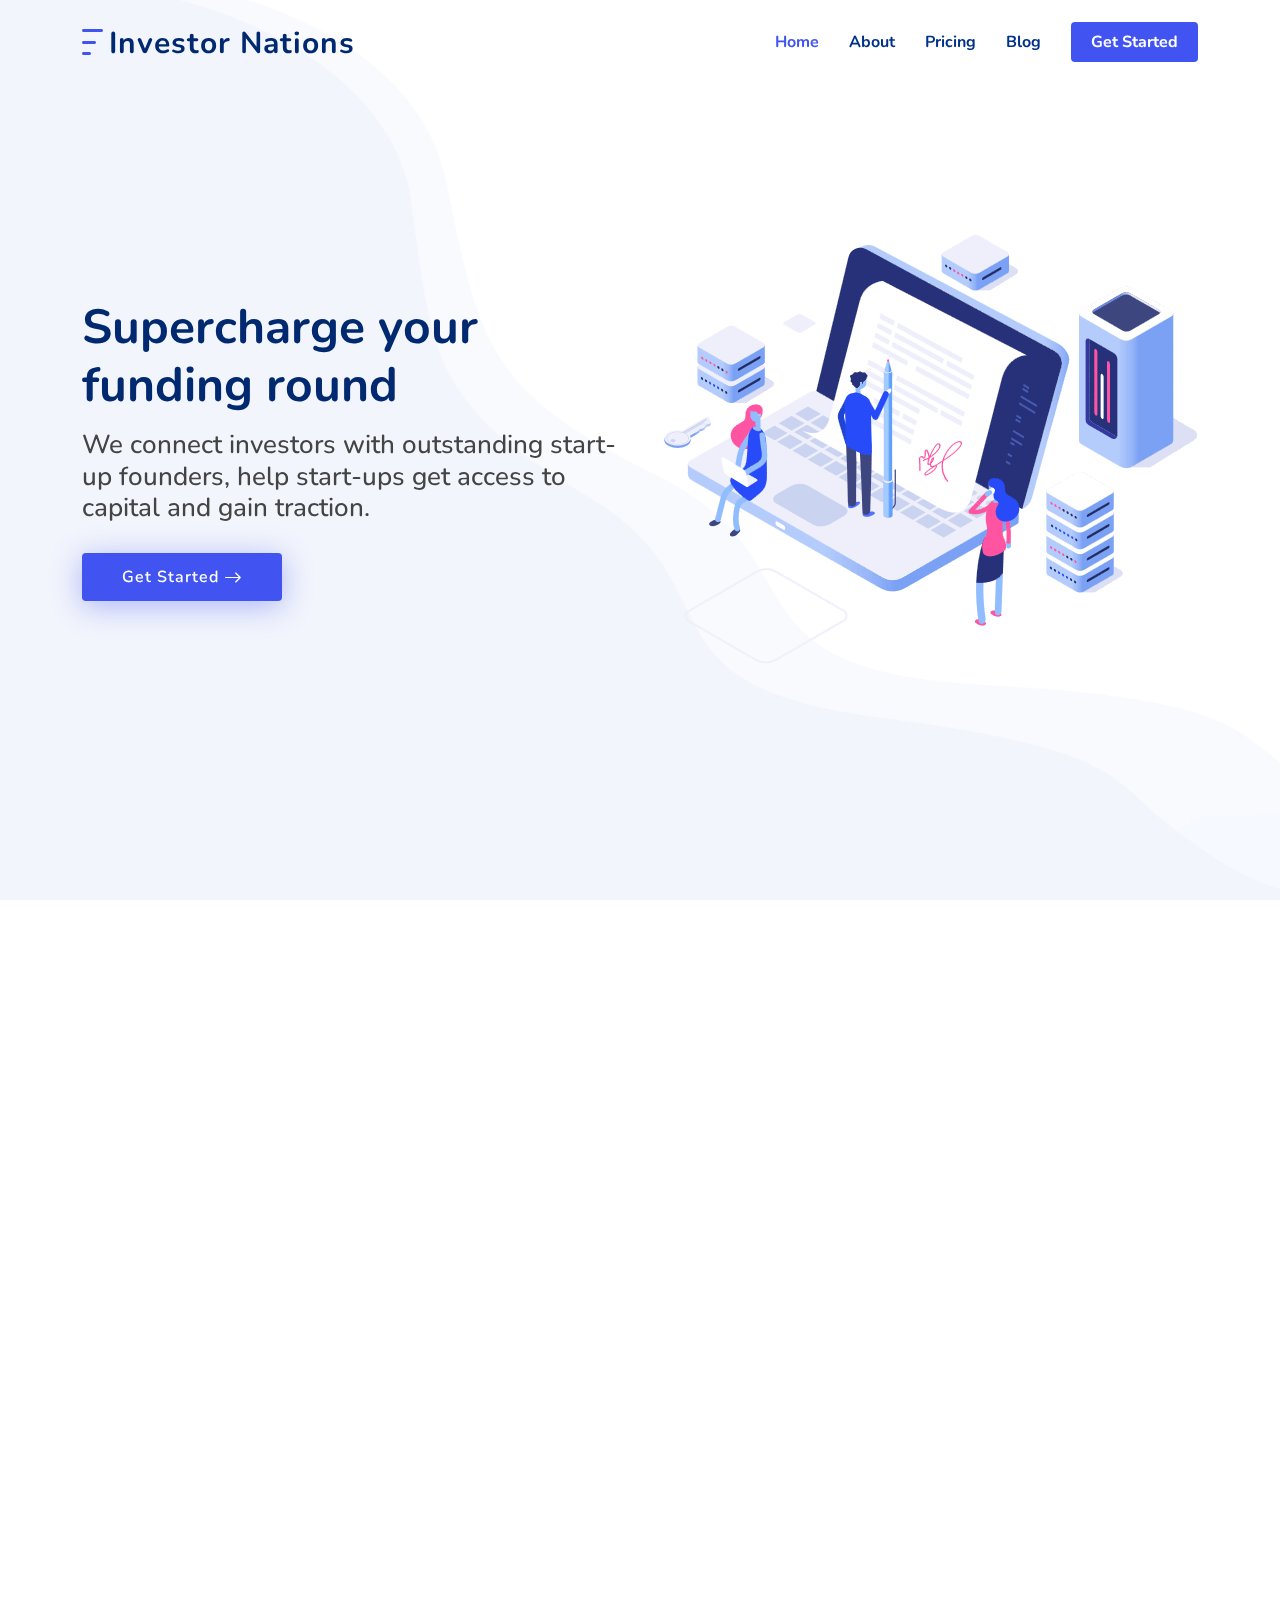
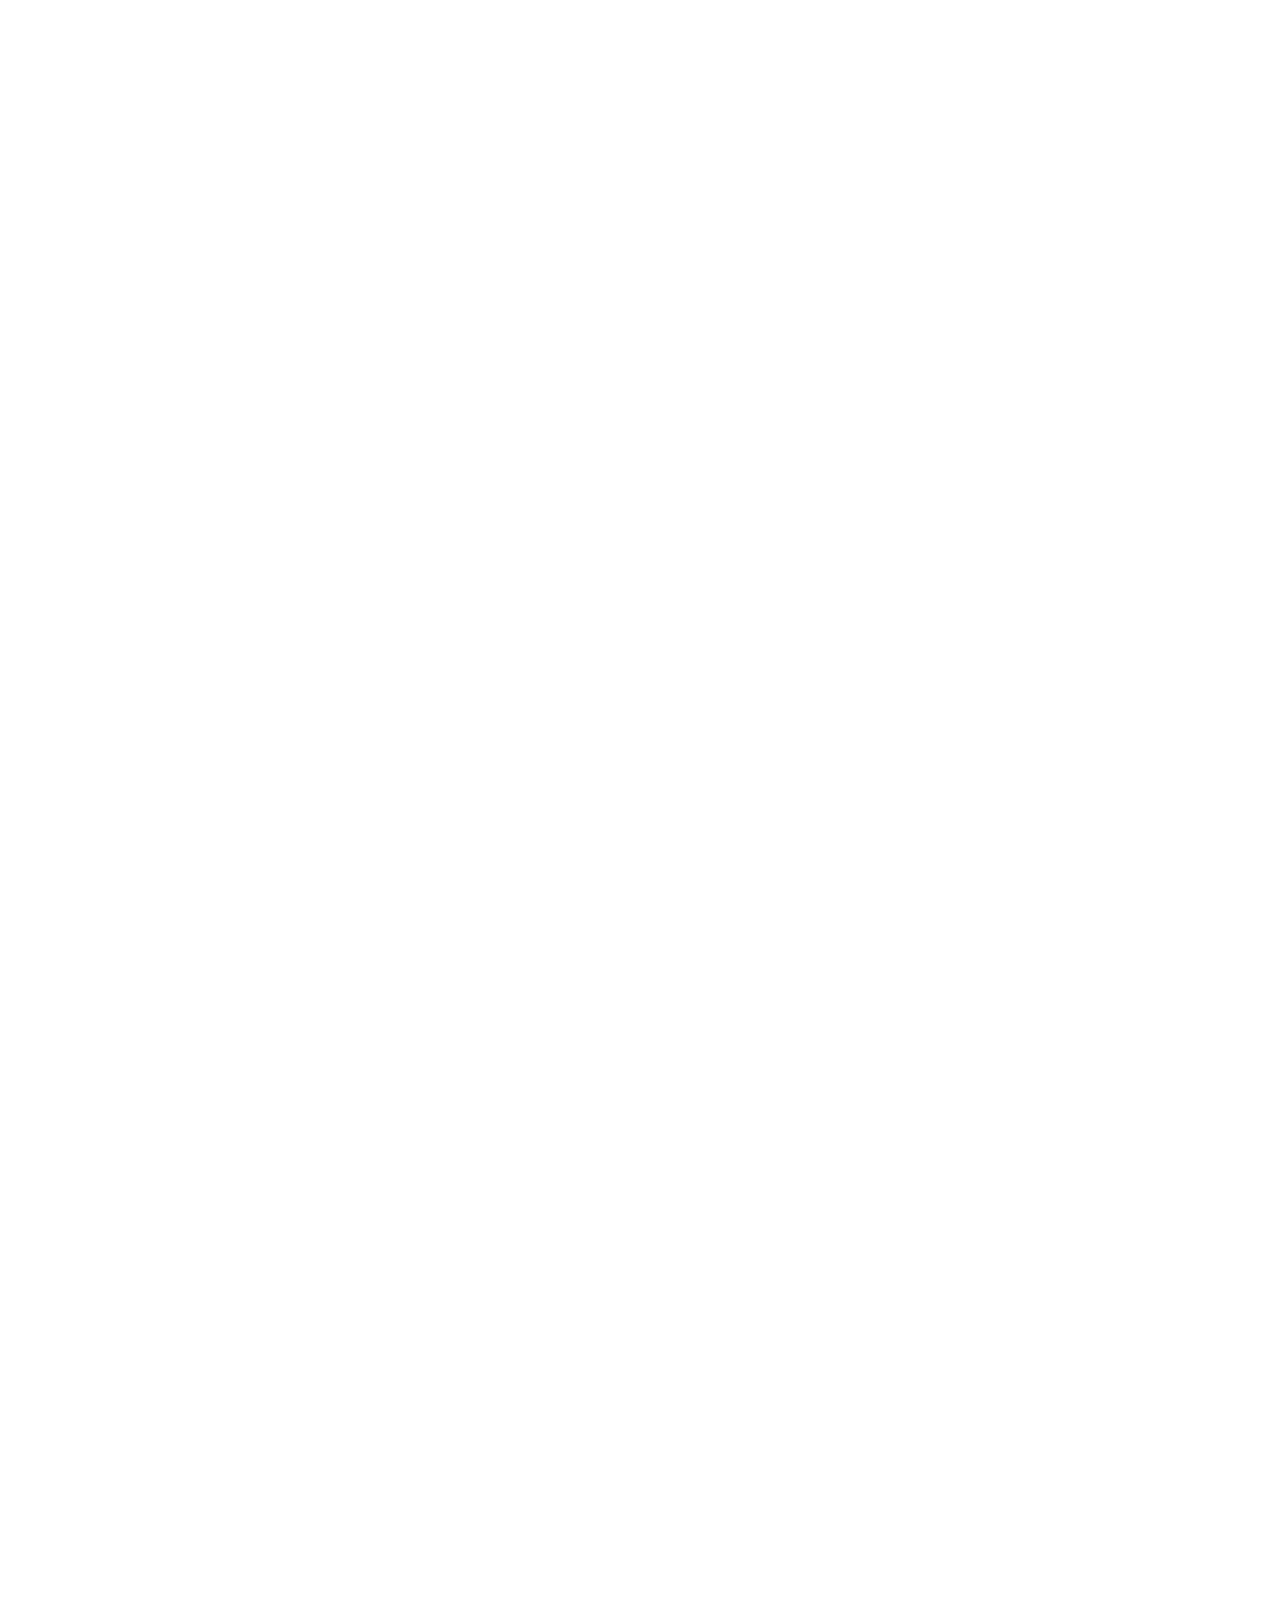
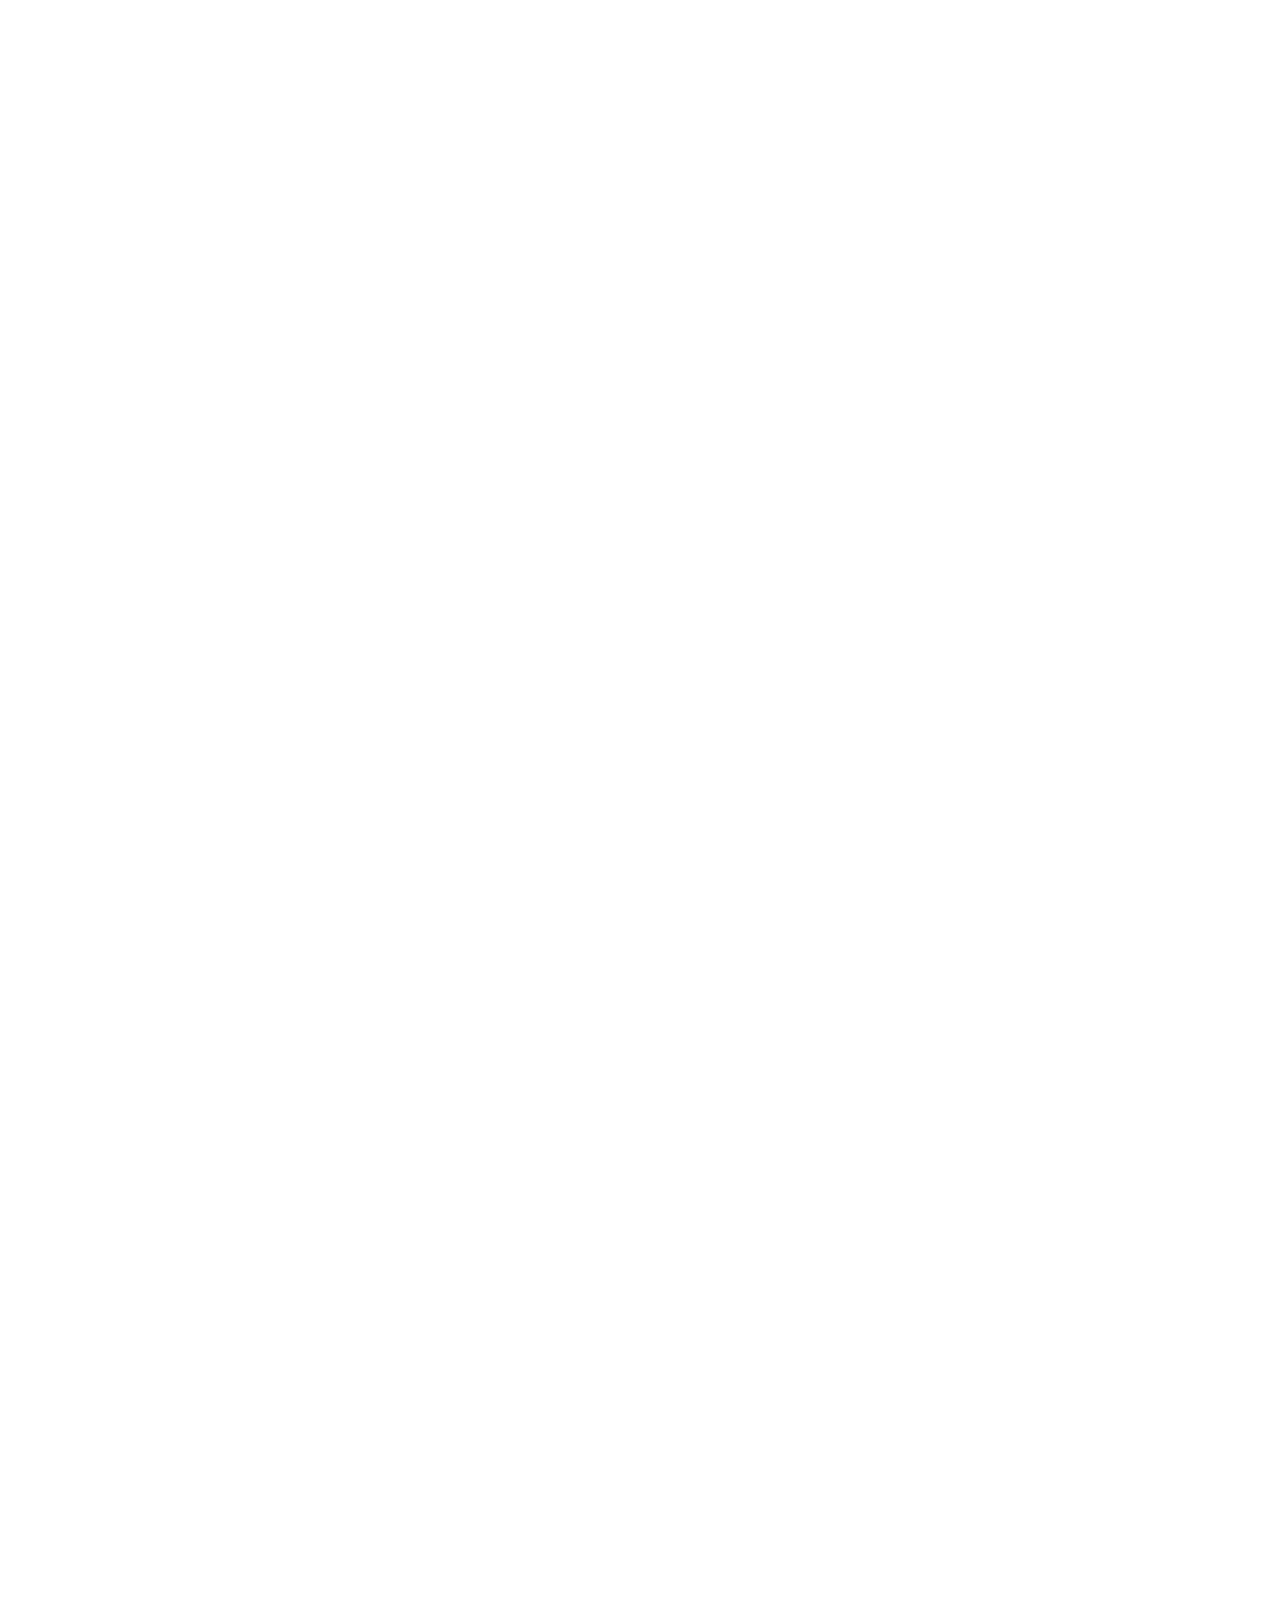
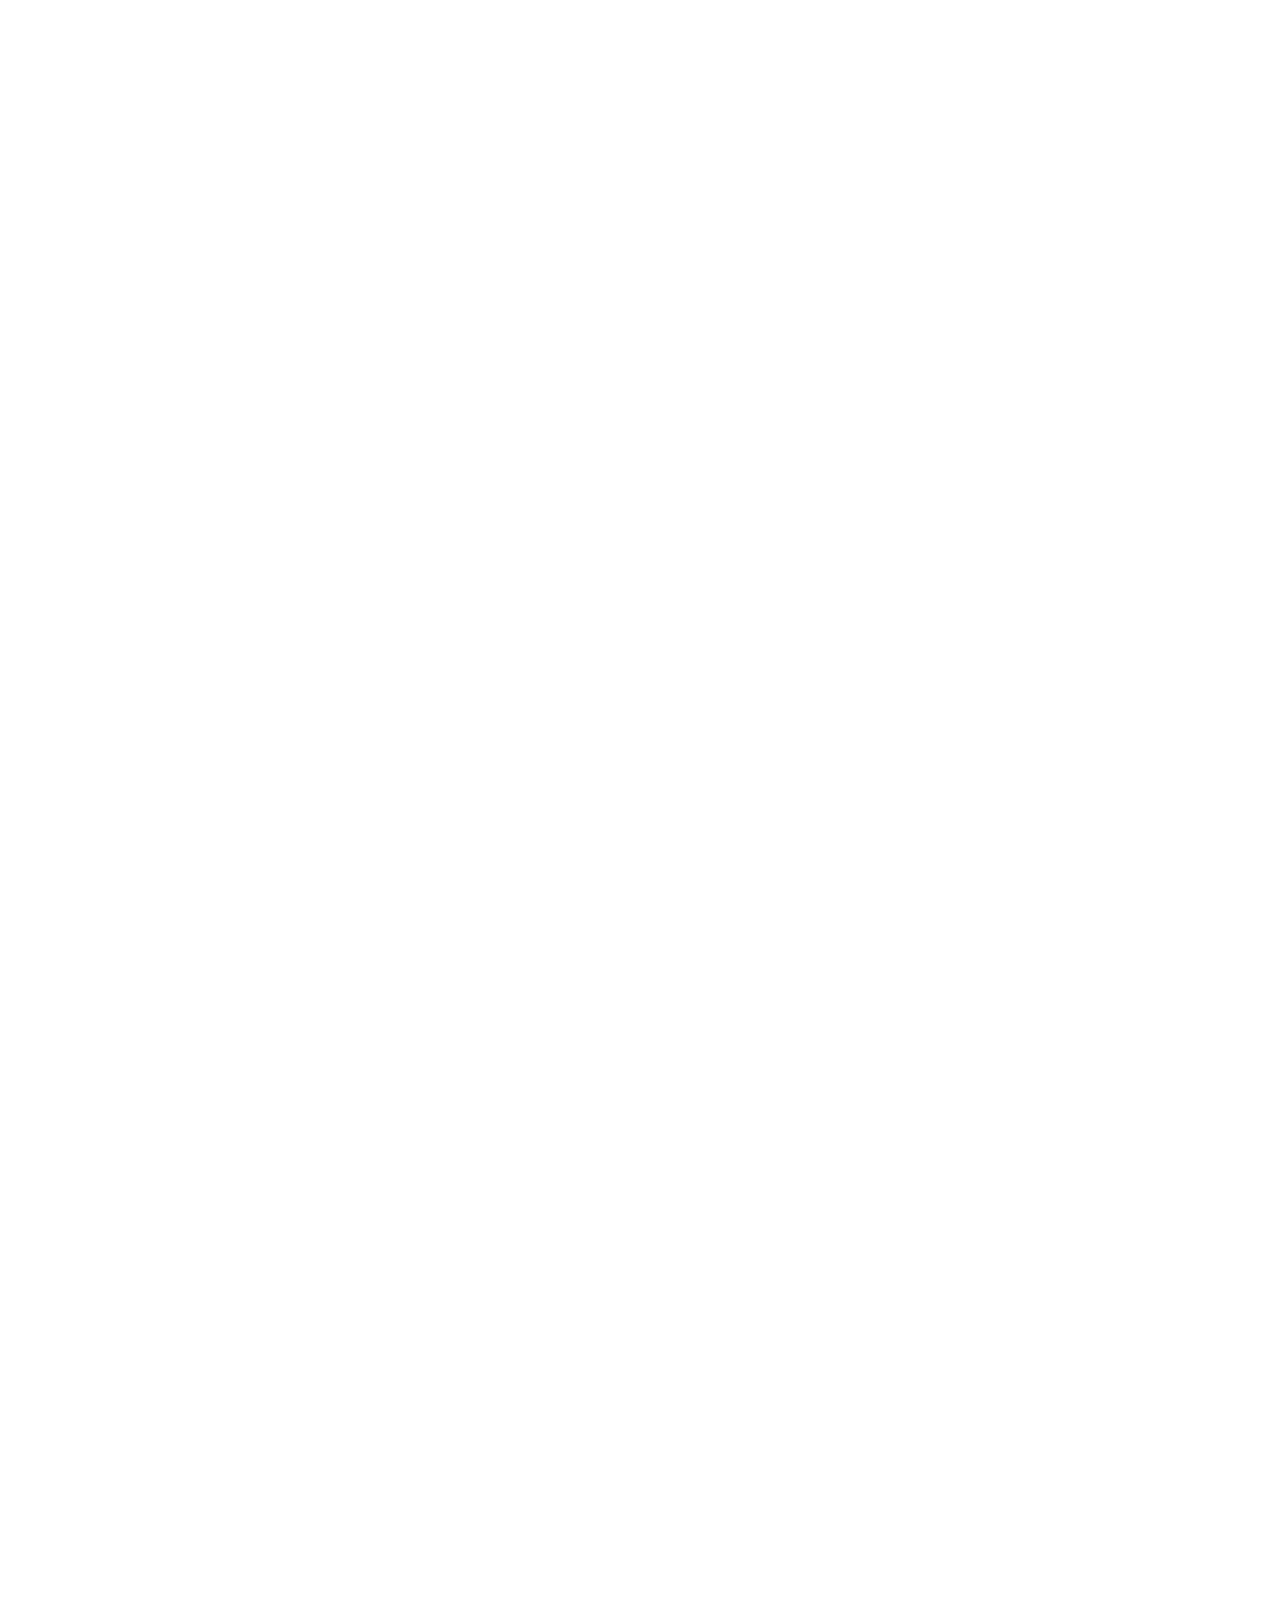
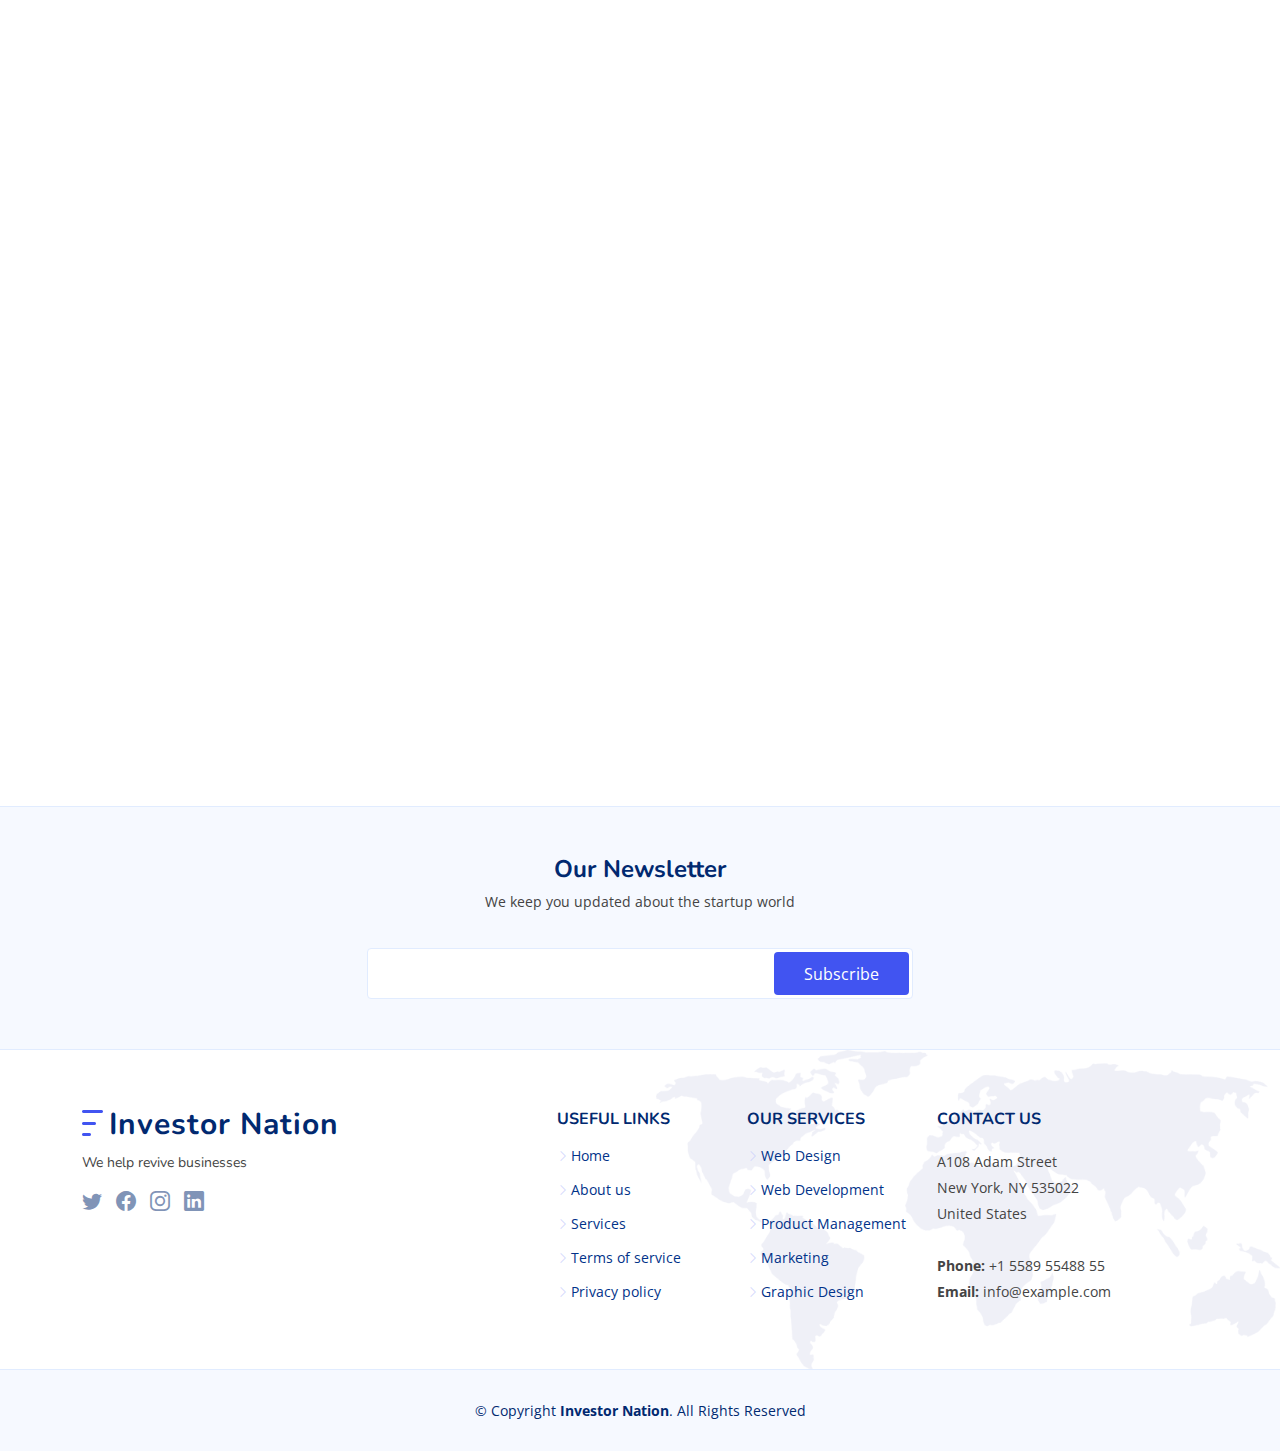
==== commit 36bd6a79: "pricing" ====
--- a/index.html
+++ b/index.html
@@ -45,6 +45,7 @@
         <ul>
           <li><a class="nav-link scrollto active" href="#hero">Home</a></li>
           <li><a class="nav-link scrollto" href="#about">About</a></li>
+          <li><a class="nav-link scrollto" href="#pricing">Pricing</a></li>
           <!--<li><a class="nav-link scrollto" href="#services">Services</a></li>
           <li><a class="nav-link scrollto" href="#portfolio">Portfolio</a></li>
           <li><a class="nav-link scrollto" href="#team">Team</a></li>-->
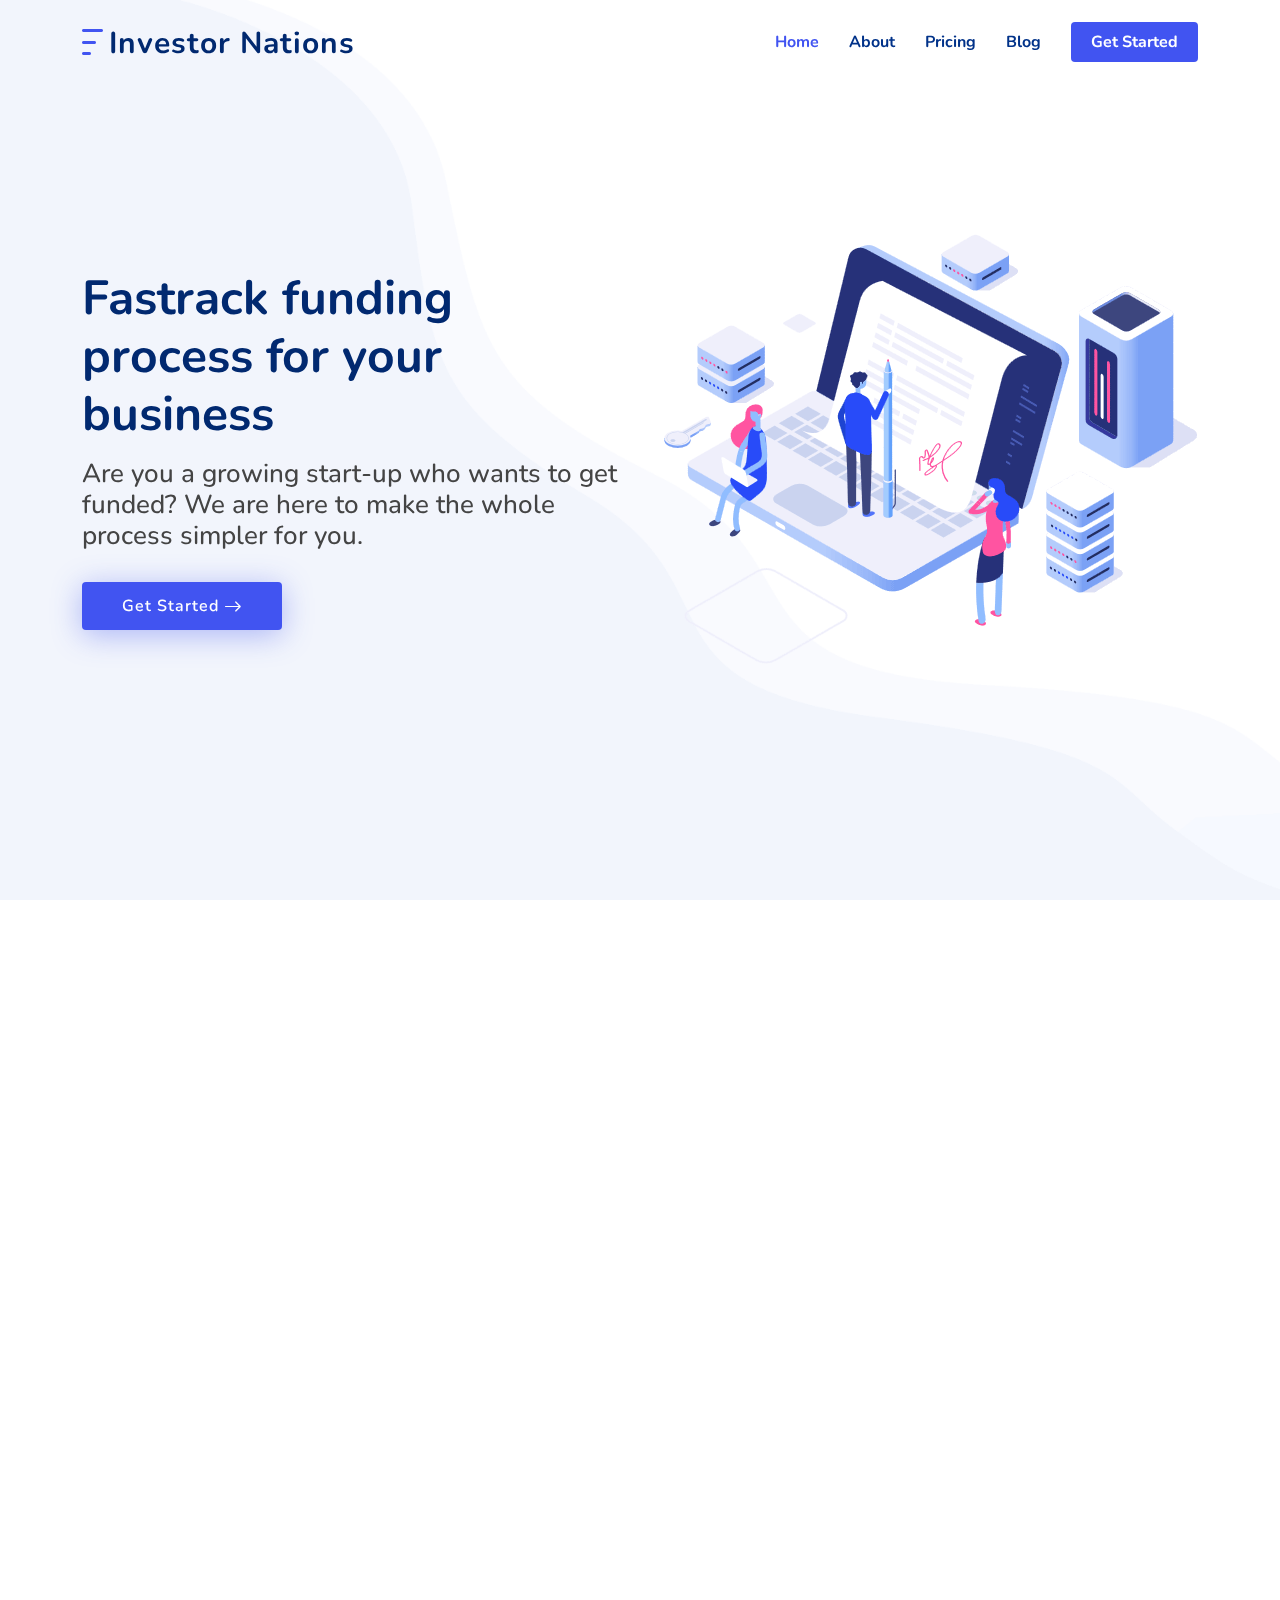
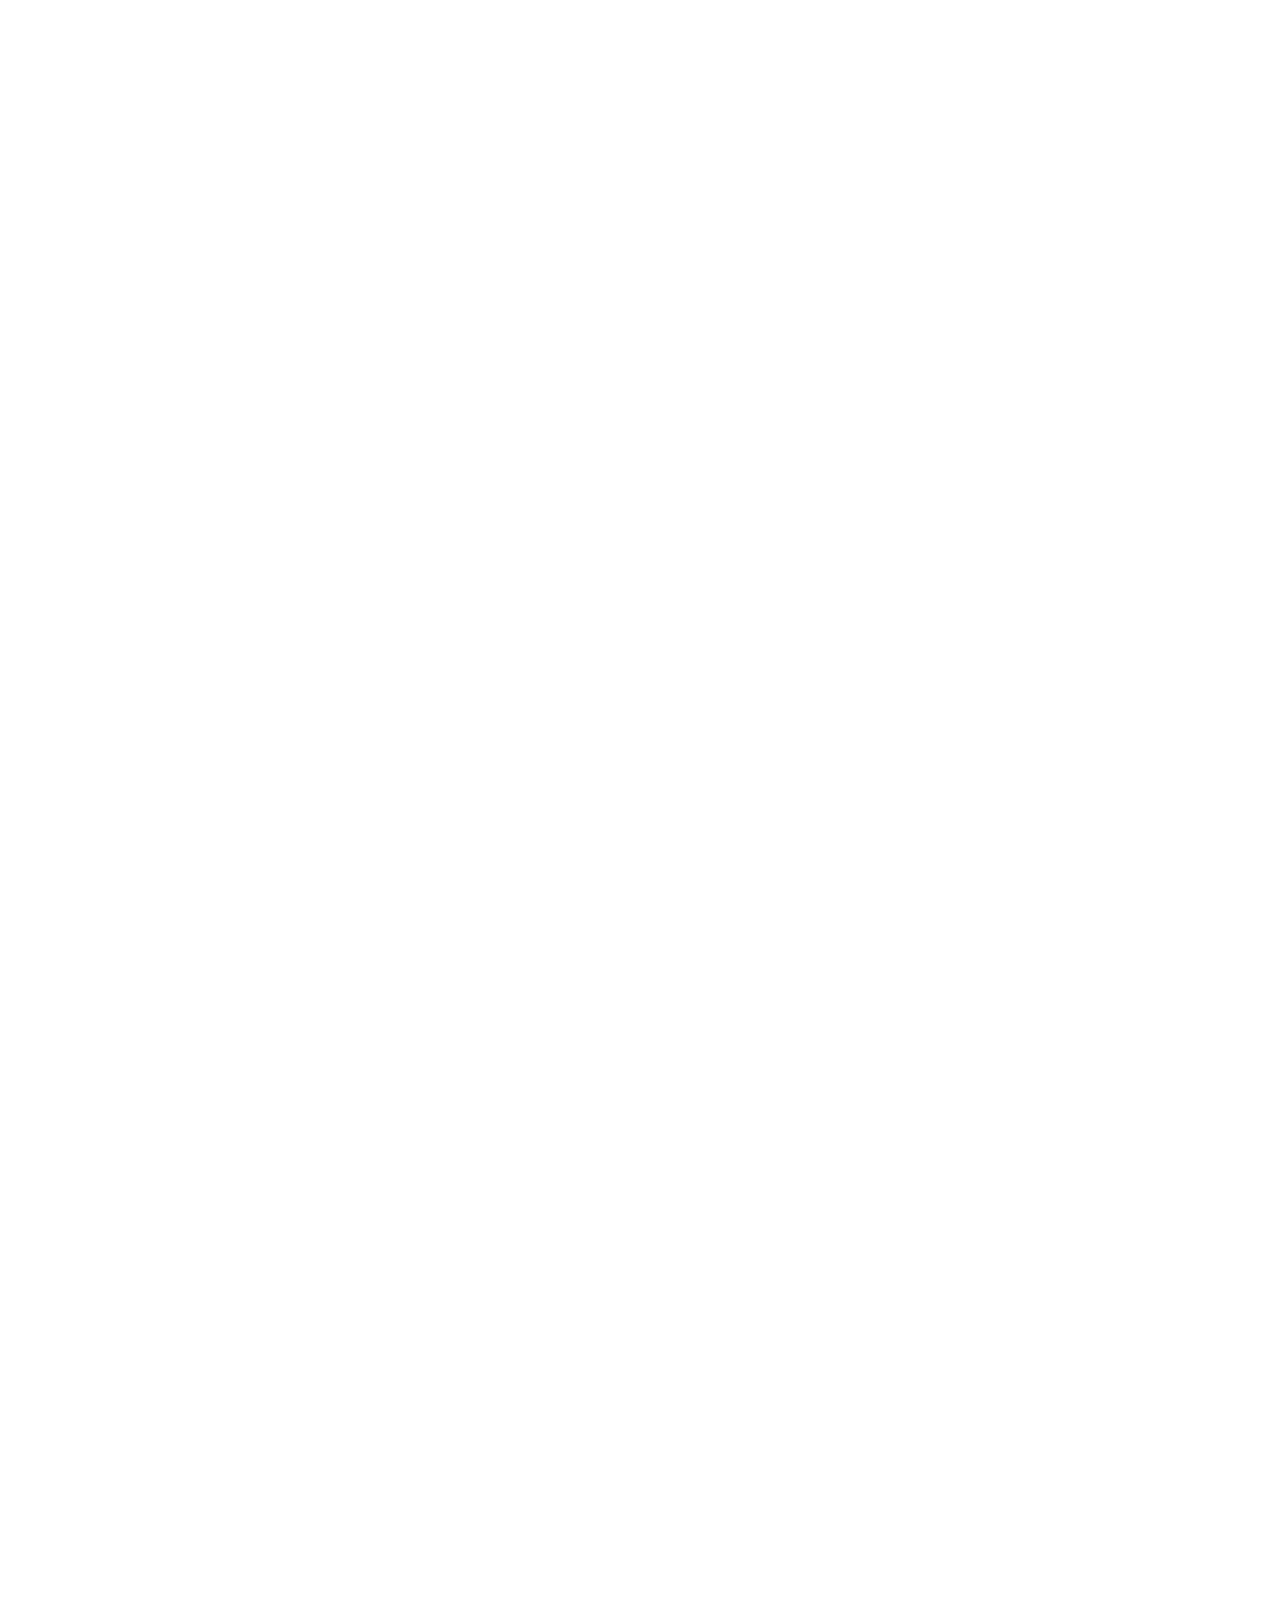
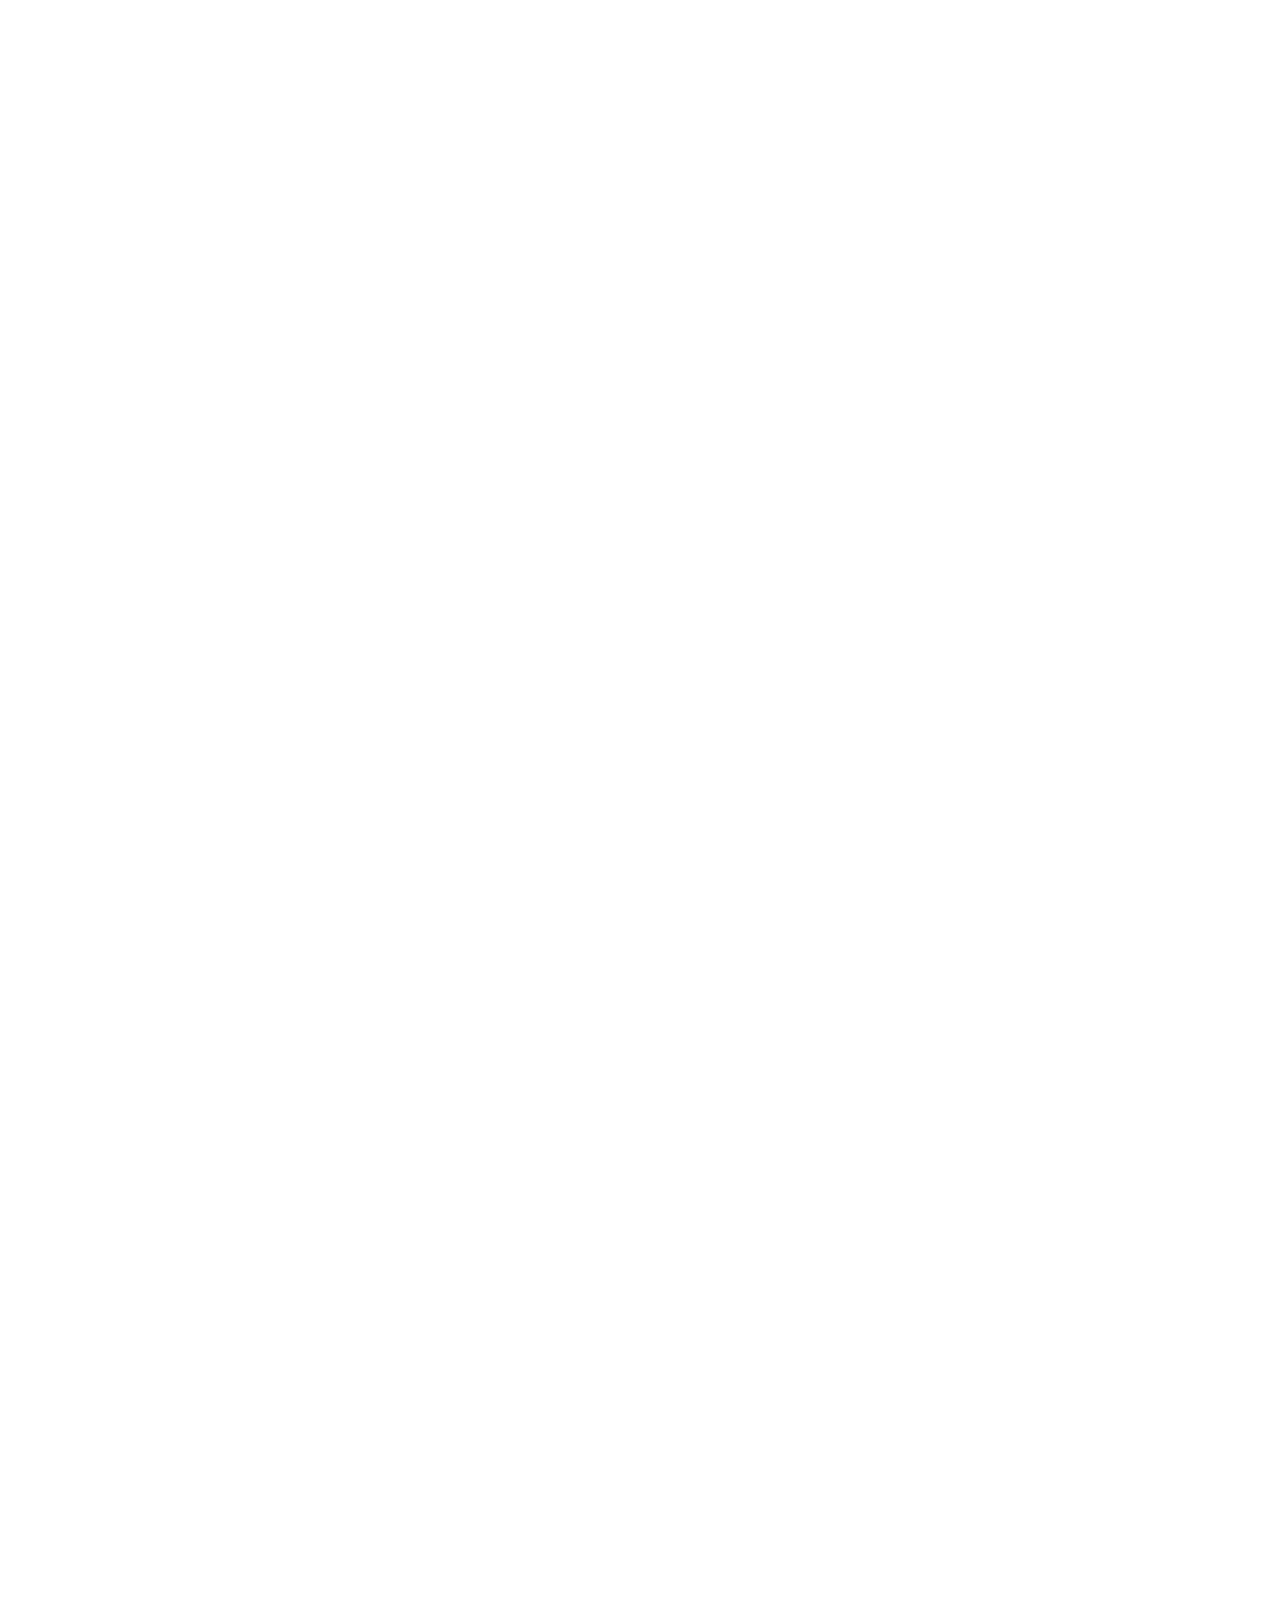
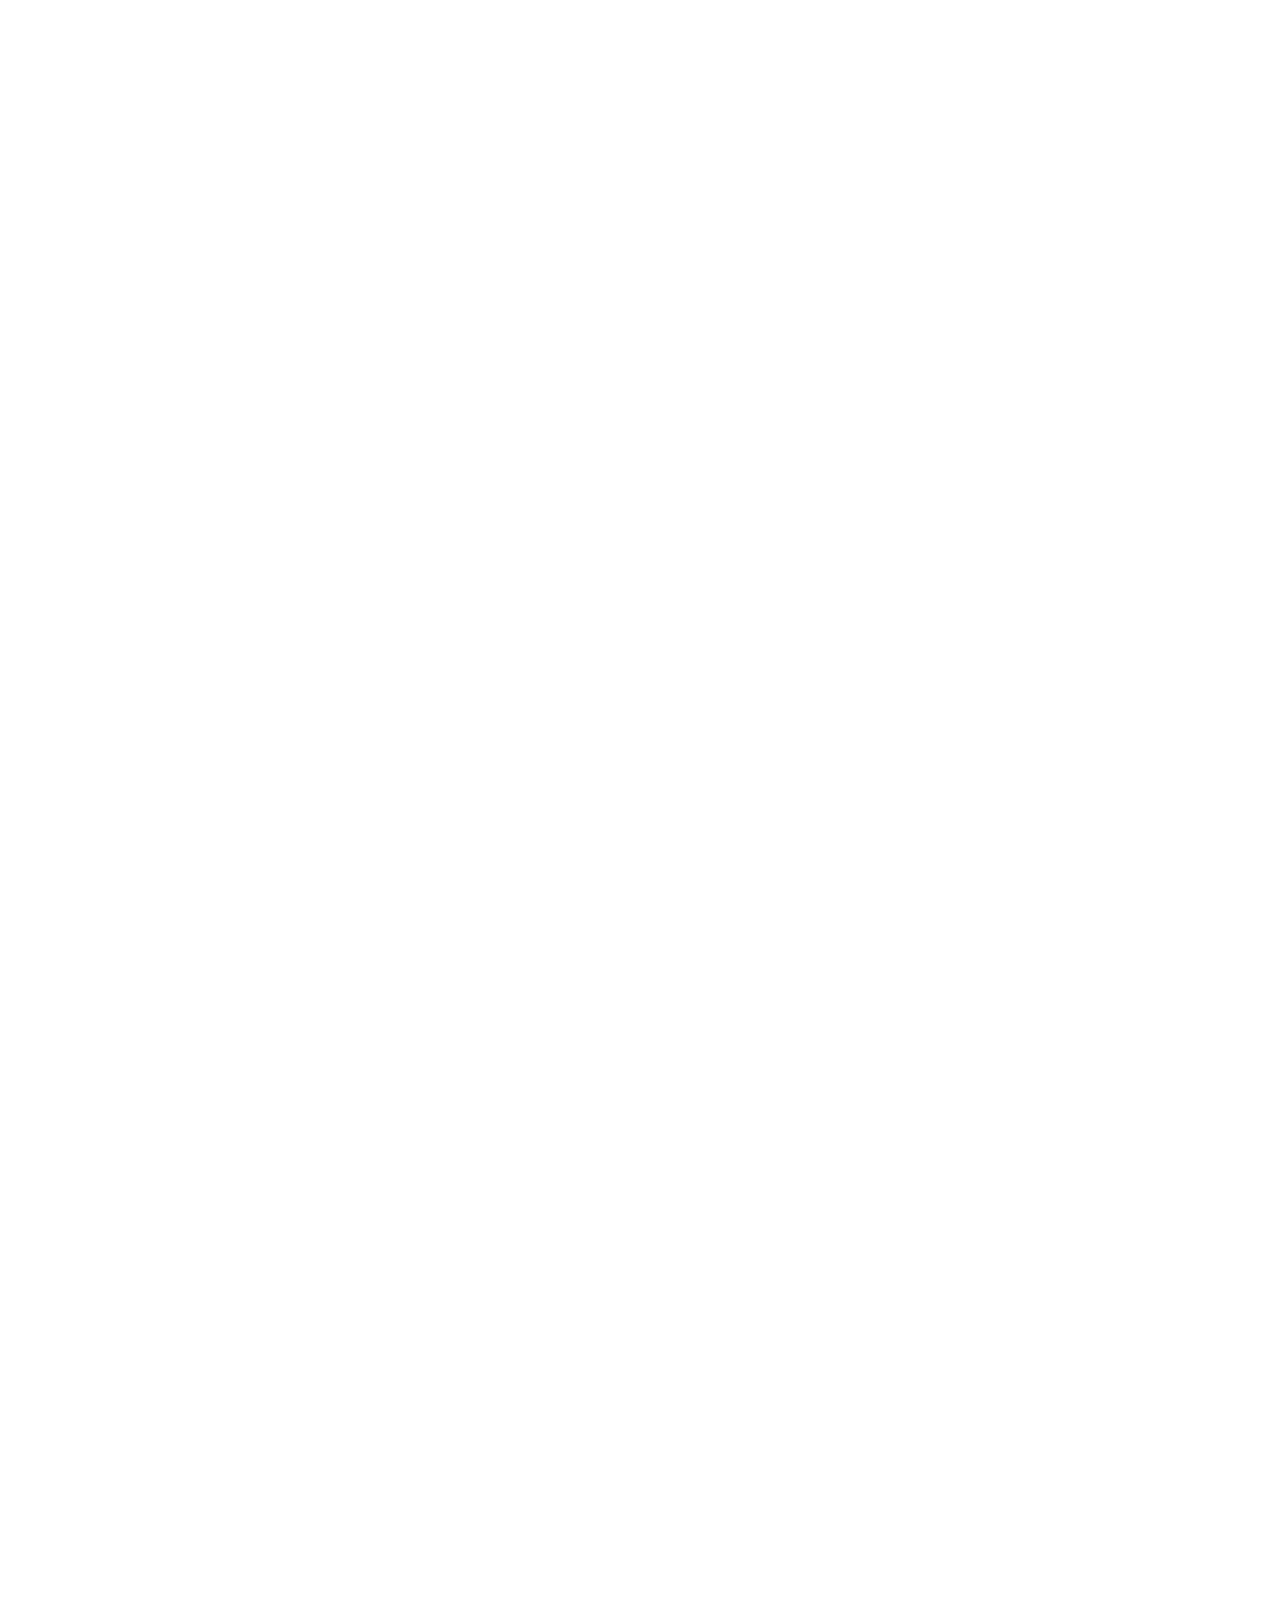
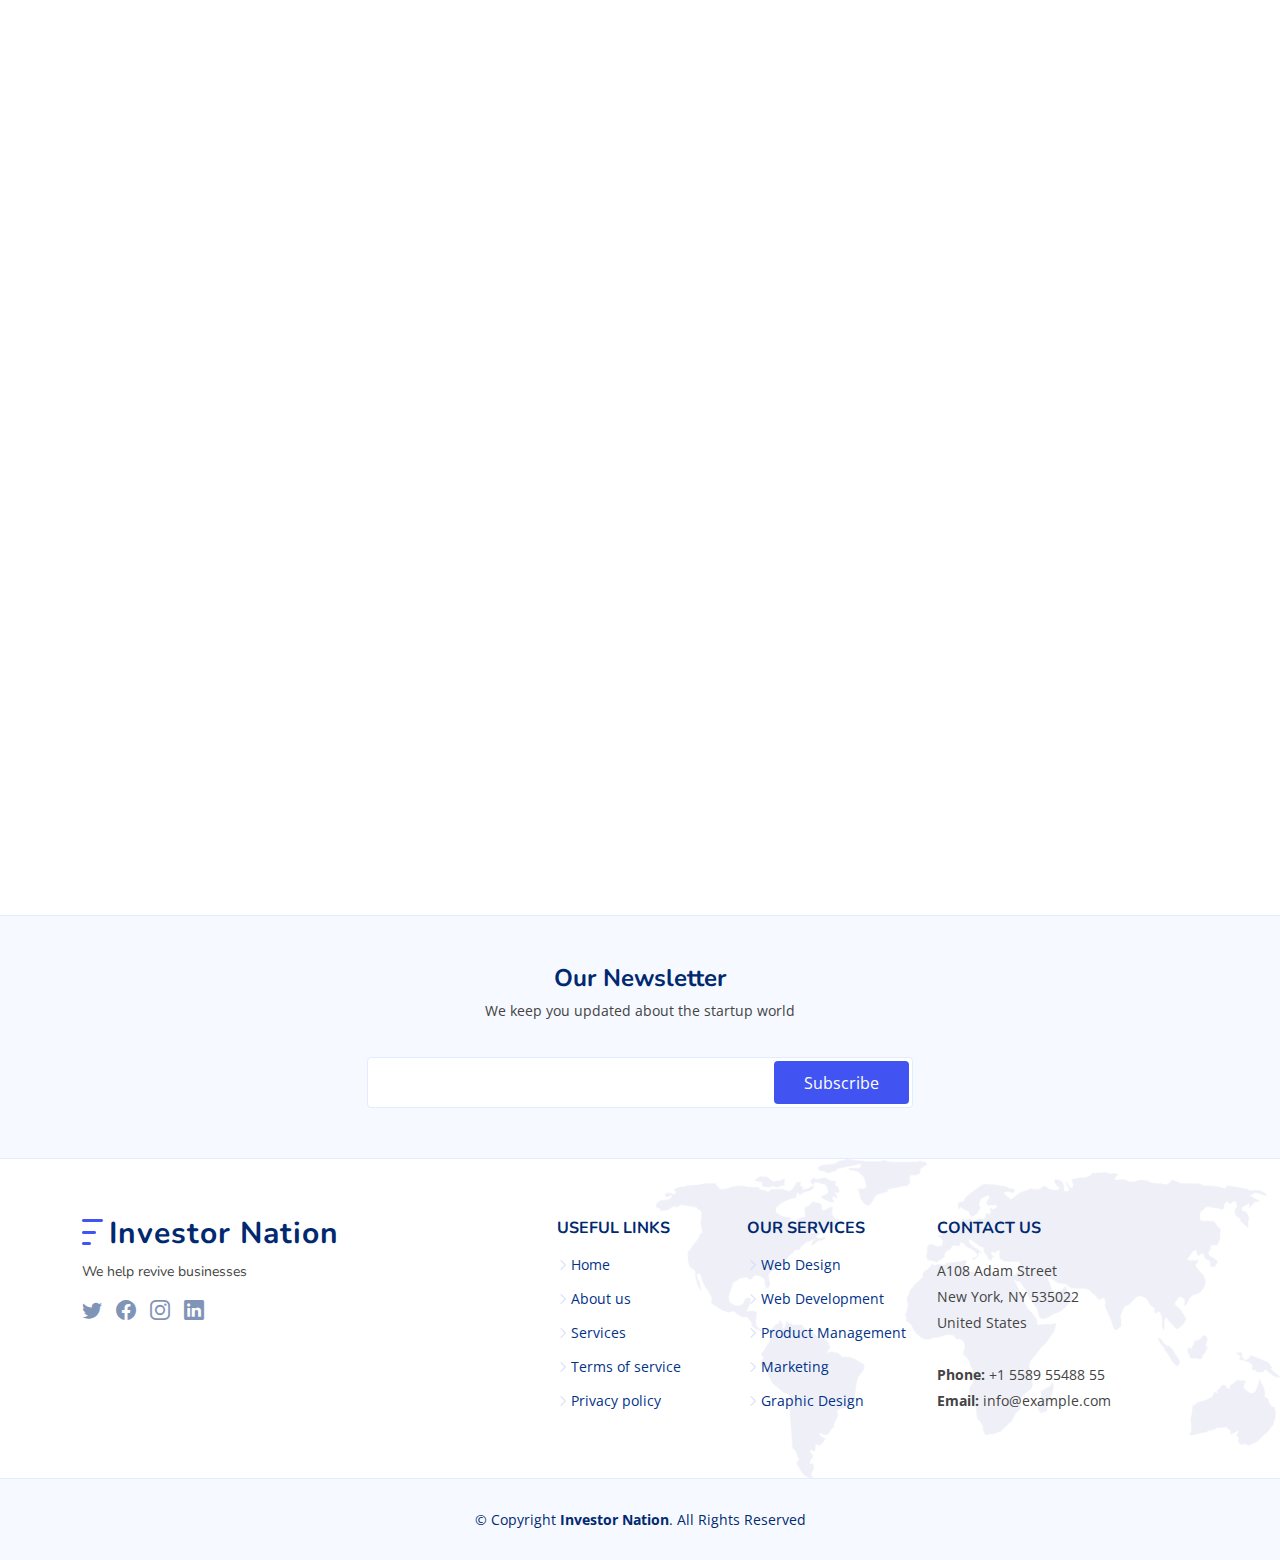
==== commit a80d494d: "text" ====
--- a/index.html
+++ b/index.html
@@ -82,8 +82,8 @@
     <div class="container">
       <div class="row">
         <div class="col-lg-6 d-flex flex-column justify-content-center">
-          <h1 data-aos="fade-up">Supercharge your funding round</h1>
-          <h2 data-aos="fade-up" data-aos-delay="400">We connect investors with outstanding start-up founders, help start-ups get access to capital and gain traction.</h2>
+          <h1 data-aos="fade-up">Fastrack funding process for your business</h1>
+          <h2 data-aos="fade-up" data-aos-delay="400">Are you a growing start-up who wants to get funded? We are here to make the whole process simpler for you.</h2>
           <div data-aos="fade-up" data-aos-delay="600">
             <div class="text-center text-lg-start">
               <a href="#about" class="btn-get-started scrollto d-inline-flex align-items-center justify-content-center align-self-center">
@@ -111,11 +111,9 @@
           <div class="col-lg-6 d-flex flex-column justify-content-center" data-aos="fade-up" data-aos-delay="200">
             <div class="content">
               <h3>Who We Are</h3>
-              <h2>Investor Nations came into existence as a result of the collective effort to put an end to the frustrations of many start-up founders and investors, improve their communication, and make fundraising easier, faster, and more successful</h2>
+              <h2>Investor Nation makes the lives of start-up founders and the investors easy. We are the bridge between the start-ups who need funding and the investors who are ready to place their bets and invest. We speedtrack the networking to ensure that the whole process is simple, effective and worth every penny</h2>
               <p>
-                We live in a unique time, where technology instantly connects people and ideas across the globe, allowing us to concentrate on the things that really matter and achieve more than we have ever imagined.
-In so many cases, it all comes down to meeting the right person at the right time. And we know it like no one else because Investor Nations is the result of such an impromptu encounte.
-
+                We live in a unique time, where technology instantly connects people and ideas across the globe, allowing us to concentrate on the things that really matter and achieve more than we have ever imagined. In so many cases, it all comes down to meeting the right person at the right time. And we know it like no one else because Investor Nations is the result of such an impromptu encounter.
               </p>
               <div class="text-center text-lg-start">
                 <a href="#" class="btn-read-more d-inline-flex align-items-center justify-content-center align-self-center">
@@ -141,8 +139,8 @@
       <div class="container" data-aos="fade-up">
 
         <header class="section-header">
-          <h2>Our Values</h2>
-          <p>Odit est perspiciatis laborum et dicta</p>
+          <h2>How do we help you?</h2>
+          <p>A hassle-free funding process in just 3 steps</p>
         </header>
 
         <div class="row">
@@ -150,24 +148,26 @@
           <div class="col-lg-4" data-aos="fade-up" data-aos-delay="200">
             <div class="box">
               <img src="assets/img/values-1.png" class="img-fluid" alt="">
-              <h3>Ad cupiditate sed est odio</h3>
-              <p>Eum ad dolor et. Autem aut fugiat debitis voluptatem consequuntur sit. Et veritatis id.</p>
+              <h3>Register your Start-Up with us</h3>
+              <p>Enter all the details as per requirements in our application to get started.
+              </p>
             </div>
           </div>
 
           <div class="col-lg-4 mt-4 mt-lg-0" data-aos="fade-up" data-aos-delay="400">
             <div class="box">
               <img src="assets/img/values-2.png" class="img-fluid" alt="">
-              <h3>Voluptatem voluptatum alias</h3>
-              <p>Repudiandae amet nihil natus in distinctio suscipit id. Doloremque ducimus ea sit non.</p>
+              <h3>We’ll connect you with the right investor
+              </h3>
+              <p>Based on the round of investment, we match your profile with our investors.</p>
             </div>
           </div>
 
           <div class="col-lg-4 mt-4 mt-lg-0" data-aos="fade-up" data-aos-delay="600">
             <div class="box">
               <img src="assets/img/values-3.png" class="img-fluid" alt="">
-              <h3>Fugit cupiditate alias nobis.</h3>
-              <p>Quam rem vitae est autem molestias explicabo debitis sint. Vero aliquid quidem commodi.</p>
+              <h3>Get Funded</h3>
+              <p>Pitch your start-up and fasten the process of funding.</p>
             </div>
           </div>
 
@@ -183,42 +183,32 @@
 
         <div class="row gy-4">
 
-          <div class="col-lg-3 col-md-6">
+          <div class="col-lg-4 col-md-6">
             <div class="count-box">
-              <i class="bi bi-emoji-smile"></i>
-              <div>
-                <span data-purecounter-start="0" data-purecounter-end="232" data-purecounter-duration="1" class="purecounter"></span>
-                <p>Happy Clients</p>
-              </div>
-            </div>
-          </div>
-
-          <div class="col-lg-3 col-md-6">
-            <div class="count-box">
-              <i class="bi bi-journal-richtext" style="color: #ee6c20;"></i>
-              <div>
-                <span data-purecounter-start="0" data-purecounter-end="521" data-purecounter-duration="1" class="purecounter"></span>
-                <p>Projects</p>
-              </div>
-            </div>
-          </div>
-
-          <div class="col-lg-3 col-md-6">
-            <div class="count-box">
-              <i class="bi bi-headset" style="color: #15be56;"></i>
-              <div>
-                <span data-purecounter-start="0" data-purecounter-end="1463" data-purecounter-duration="1" class="purecounter"></span>
-                <p>Hours Of Support</p>
-              </div>
-            </div>
-          </div>
-
-          <div class="col-lg-3 col-md-6">
-            <div class="count-box">
-              <i class="bi bi-people" style="color: #bb0852;"></i>
+              <i class="bi bi-briefcase"></i>
               <div>
                 <span data-purecounter-start="0" data-purecounter-end="15" data-purecounter-duration="1" class="purecounter"></span>
-                <p>Hard Workers</p>
+                <p>Startups</p>
+              </div>
+            </div>
+          </div>
+
+          <div class="col-lg-4 col-md-6">
+            <div class="count-box">
+              <i class="bi bi-cash-stack" style="color: #15be56;"></i>
+              <div>
+                <span data-purecounter-start="0" data-purecounter-end="20" data-purecounter-duration="1" class="purecounter"></span>
+                <p>Funds Raised</p>
+              </div>
+            </div>
+          </div>
+
+          <div class="col-lg-4 col-md-6">
+            <div class="count-box">
+              <i class="bi bi-globe2" style="color: #bb0852;"></i>
+              <div>
+                <span data-purecounter-start="0" data-purecounter-end="7" data-purecounter-duration="1" class="purecounter"></span>
+                <p>Countries</p>
               </div>
             </div>
           </div>
@@ -234,8 +224,8 @@
       <div class="container" data-aos="fade-up">
 
         <header class="section-header">
-          <h2>Features</h2>
-          <p>Laboriosam et omnis fuga quis dolor direda fara</p>
+          <h2>Why us, you may ask</h2>
+          <p>We have seen the gap from both sides. And we are here to bridge it</p>
         </header>
 
         <div class="row">
@@ -250,42 +240,42 @@
               <div class="col-md-6" data-aos="zoom-out" data-aos-delay="200">
                 <div class="feature-box d-flex align-items-center">
                   <i class="bi bi-check"></i>
-                  <h3>Eos aspernatur rem</h3>
+                  <h3>Simple Processes</h3>
                 </div>
               </div>
 
               <div class="col-md-6" data-aos="zoom-out" data-aos-delay="300">
                 <div class="feature-box d-flex align-items-center">
                   <i class="bi bi-check"></i>
-                  <h3>Facilis neque ipsa</h3>
+                  <h3>Fast Rate of finding investors</h3>
                 </div>
               </div>
 
               <div class="col-md-6" data-aos="zoom-out" data-aos-delay="400">
                 <div class="feature-box d-flex align-items-center">
                   <i class="bi bi-check"></i>
-                  <h3>Volup amet voluptas</h3>
+                  <h3>Flexible</h3>
                 </div>
               </div>
 
               <div class="col-md-6" data-aos="zoom-out" data-aos-delay="500">
                 <div class="feature-box d-flex align-items-center">
                   <i class="bi bi-check"></i>
-                  <h3>Rerum omnis sint</h3>
+                  <h3>Transparent</h3>
                 </div>
               </div>
 
               <div class="col-md-6" data-aos="zoom-out" data-aos-delay="600">
                 <div class="feature-box d-flex align-items-center">
                   <i class="bi bi-check"></i>
-                  <h3>Alias possimus</h3>
+                  <h3>Trustworthy</h3>
                 </div>
               </div>
 
               <div class="col-md-6" data-aos="zoom-out" data-aos-delay="700">
                 <div class="feature-box d-flex align-items-center">
                   <i class="bi bi-check"></i>
-                  <h3>Repellendus mollitia</h3>
+                  <h3>Founders & Investor Friendly</h3>
                 </div>
               </div>
 
@@ -297,18 +287,19 @@
         <!-- Feature Tabs -->
         <div class="row feture-tabs" data-aos="fade-up">
           <div class="col-lg-6">
-            <h3>Neque officiis dolore maiores et exercitationem quae est seda lidera pat claero</h3>
+            <h3>We, at Investor Nations, offer you with 3 major services
+            </h3>
 
             <!-- Tabs -->
             <ul class="nav nav-pills mb-3">
               <li>
-                <a class="nav-link active" data-bs-toggle="pill" href="#tab1">Saepe fuga</a>
+                <a class="nav-link active" data-bs-toggle="pill" href="#tab1">Preparation</a>
               </li>
               <li>
-                <a class="nav-link" data-bs-toggle="pill" href="#tab2">Voluptates</a>
+                <a class="nav-link" data-bs-toggle="pill" href="#tab2">One-on-One Sessions</a>
               </li>
               <li>
-                <a class="nav-link" data-bs-toggle="pill" href="#tab3">Corrupti</a>
+                <a class="nav-link" data-bs-toggle="pill" href="#tab3">Fundraising</a>
               </li>
             </ul><!-- End Tabs -->
 
@@ -316,45 +307,45 @@
             <div class="tab-content">
 
               <div class="tab-pane fade show active" id="tab1">
-                <p>Consequuntur inventore voluptates consequatur aut vel et. Eos doloribus expedita. Sapiente atque consequatur minima nihil quae aspernatur quo suscipit voluptatem.</p>
+                <p>Right from getting your brand story to getting the pitch deck ready, we are here to review, finalize and set up everything for you in your initial stages of pitching.</p>
                 <div class="d-flex align-items-center mb-2">
                   <i class="bi bi-check2"></i>
-                  <h4>Repudiandae rerum velit modi et officia quasi facilis</h4>
-                </div>
-                <p>Laborum omnis voluptates voluptas qui sit aliquam blanditiis. Sapiente minima commodi dolorum non eveniet magni quaerat nemo et.</p>
+                  <h4>Sorting out your financial projections</h4>
+                </div>
+                <p>Financials are one of the most important aspects of fundraising for start-ups. And we take that upon us. We review and analyze your statements and prepare foolproof financial projections for you to present.</p>
                 <div class="d-flex align-items-center mb-2">
                   <i class="bi bi-check2"></i>
-                  <h4>Incidunt non veritatis illum ea ut nisi</h4>
-                </div>
-                <p>Non quod totam minus repellendus autem sint velit. Rerum debitis facere soluta tenetur. Iure molestiae assumenda sunt qui inventore eligendi voluptates nisi at. Dolorem quo tempora. Quia et perferendis.</p>
+                  <h4>Setting up your Business Plan</h4>
+                </div>
+                <p>A business plan is the literal blueprint on why your start-up exists, what problem statements and objectives it solves and meets, and how. We ensure your business plan is solid and is good to be pitched directly.</p>
               </div><!-- End Tab 1 Content -->
 
               <div class="tab-pane fade show" id="tab2">
-                <p>Consequuntur inventore voluptates consequatur aut vel et. Eos doloribus expedita. Sapiente atque consequatur minima nihil quae aspernatur quo suscipit voluptatem.</p>
+                <p>Once your basics are set, we offer personal consultations to all our clients to get them ready for the next step, which is to come up with the best game plan. </p>
                 <div class="d-flex align-items-center mb-2">
                   <i class="bi bi-check2"></i>
-                  <h4>Repudiandae rerum velit modi et officia quasi facilis</h4>
-                </div>
-                <p>Laborum omnis voluptates voluptas qui sit aliquam blanditiis. Sapiente minima commodi dolorum non eveniet magni quaerat nemo et.</p>
+                  <h4>Strategy Development</h4>
+                </div>
+                <p>Every start-up needs a strategy to stand out from its competitors and it makes it your core proposition. We ensure your strategies are strong enough to break the clutter in the market and for the investors to gain confidence in you.</p>
                 <div class="d-flex align-items-center mb-2">
                   <i class="bi bi-check2"></i>
-                  <h4>Incidunt non veritatis illum ea ut nisi</h4>
-                </div>
-                <p>Non quod totam minus repellendus autem sint velit. Rerum debitis facere soluta tenetur. Iure molestiae assumenda sunt qui inventore eligendi voluptates nisi at. Dolorem quo tempora. Quia et perferendis.</p>
+                  <h4>Financial & Business Management</h4>
+                </div>
+                <p>We help you get your finances and business aspects together. We give you financial planning advice on where to use the capital and how to operate your business in full capacity.</p>
               </div><!-- End Tab 2 Content -->
 
               <div class="tab-pane fade show" id="tab3">
-                <p>Consequuntur inventore voluptates consequatur aut vel et. Eos doloribus expedita. Sapiente atque consequatur minima nihil quae aspernatur quo suscipit voluptatem.</p>
+                <p>The final stage that you’ve been waiting for has been made simpler with Investor Nations.Once you are ready, we will launch your fundraising campaign.</p>
                 <div class="d-flex align-items-center mb-2">
                   <i class="bi bi-check2"></i>
-                  <h4>Repudiandae rerum velit modi et officia quasi facilis</h4>
-                </div>
-                <p>Laborum omnis voluptates voluptas qui sit aliquam blanditiis. Sapiente minima commodi dolorum non eveniet magni quaerat nemo et.</p>
+                  <h4>Initial Communication with Investors</h4>
+                </div>
+                <p>Once all the formalities are set, we begin with the initial conversations with the potential investors and be your representative to fix the pitch meetings and negotiations.</p>
                 <div class="d-flex align-items-center mb-2">
                   <i class="bi bi-check2"></i>
-                  <h4>Incidunt non veritatis illum ea ut nisi</h4>
-                </div>
-                <p>Non quod totam minus repellendus autem sint velit. Rerum debitis facere soluta tenetur. Iure molestiae assumenda sunt qui inventore eligendi voluptates nisi at. Dolorem quo tempora. Quia et perferendis.</p>
+                  <h4>With you, until Series A</h4>
+                </div>
+                <p>We help early stage start-ups to raise capital until series A. Till the time  of Pre-Series and Series A, we are your Investment Relations team who will ensure you get the best valuation for your company.</p>
               </div><!-- End Tab 3 Content -->
 
             </div>
@@ -518,7 +509,8 @@
 
         <header class="section-header">
           <h2>Pricing</h2>
-          <p>Check our Pricing</p>
+          <p>There is something for everyone
+          </p>
         </header>
 
         <div class="row gy-4" data-aos="fade-left">
@@ -541,16 +533,14 @@
 
           <div class="col-lg-4 col-md-6" data-aos="zoom-in" data-aos-delay="200">
             <div class="box">
-              <span class="featured">Featured</span>
-              <h3 style="color: #65c600;">Starter Plan</h3>
+              <h3 style="color: #65c600;">Kick-Starter pack</h3>
               <div class="price"><sup>$</sup>19<span> / mo</span></div>
               <img src="assets/img/pricing-starter.png" class="img-fluid" alt="">
               <ul>
-                <li>Aida dere</li>
-                <li>Nec feugiat nisl</li>
-                <li>Nulla at volutpat dola</li>
-                <li>Pharetra massa</li>
-                <li class="na">Massa ultricies mi</li>
+                <li>Contacts of investors</li>
+                <li>Initial Communication</li>
+                <li>Assistance</li>
+                <li class="na">Preparation for the pitch</li>
               </ul>
               <a href="#" class="btn-buy">Buy Now</a>
             </div>
@@ -558,6 +548,7 @@
 
           <div class="col-lg-4 col-md-6" data-aos="zoom-in" data-aos-delay="300">
             <div class="box">
+              <span class="featured">Featured</span>
               <h3 style="color: #ff901c;">Business Plan</h3>
               <div class="price"><sup>$</sup>29<span> / mo</span></div>
               <img src="assets/img/pricing-business.png" class="img-fluid" alt="">
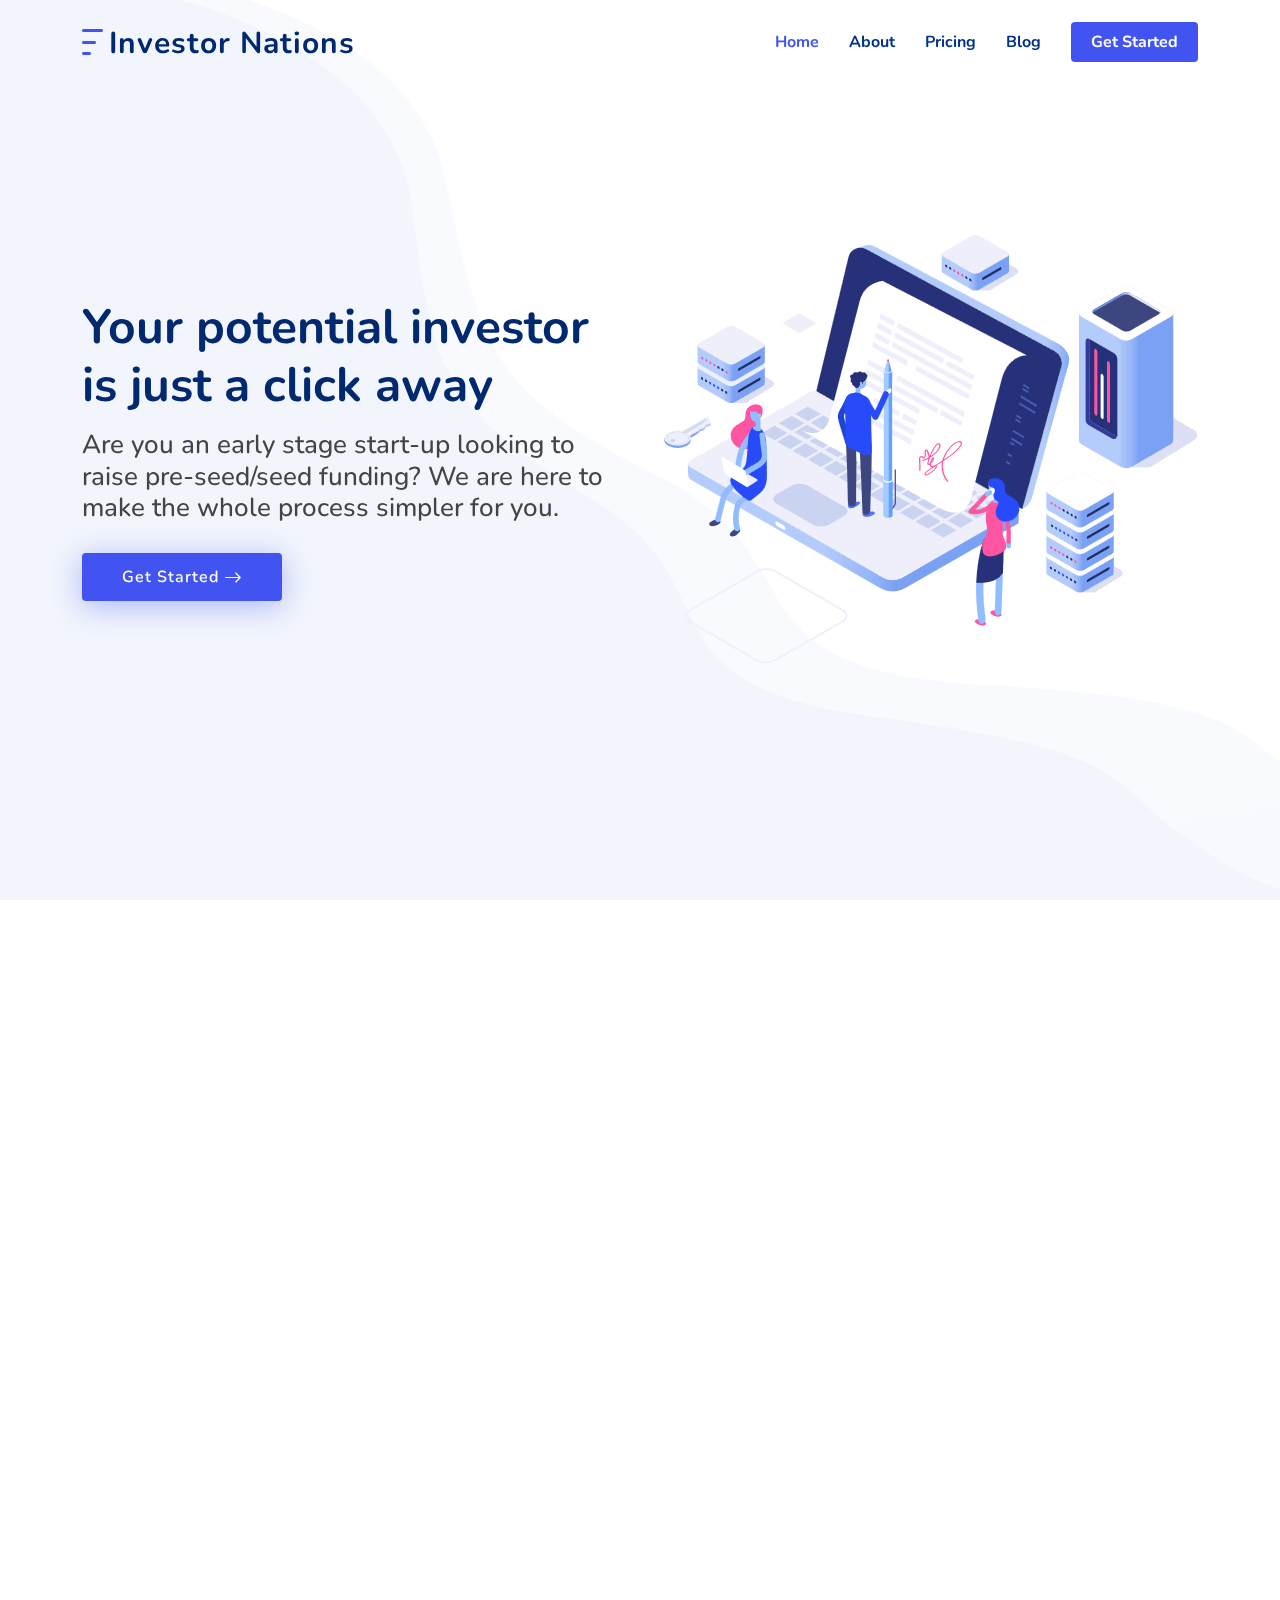
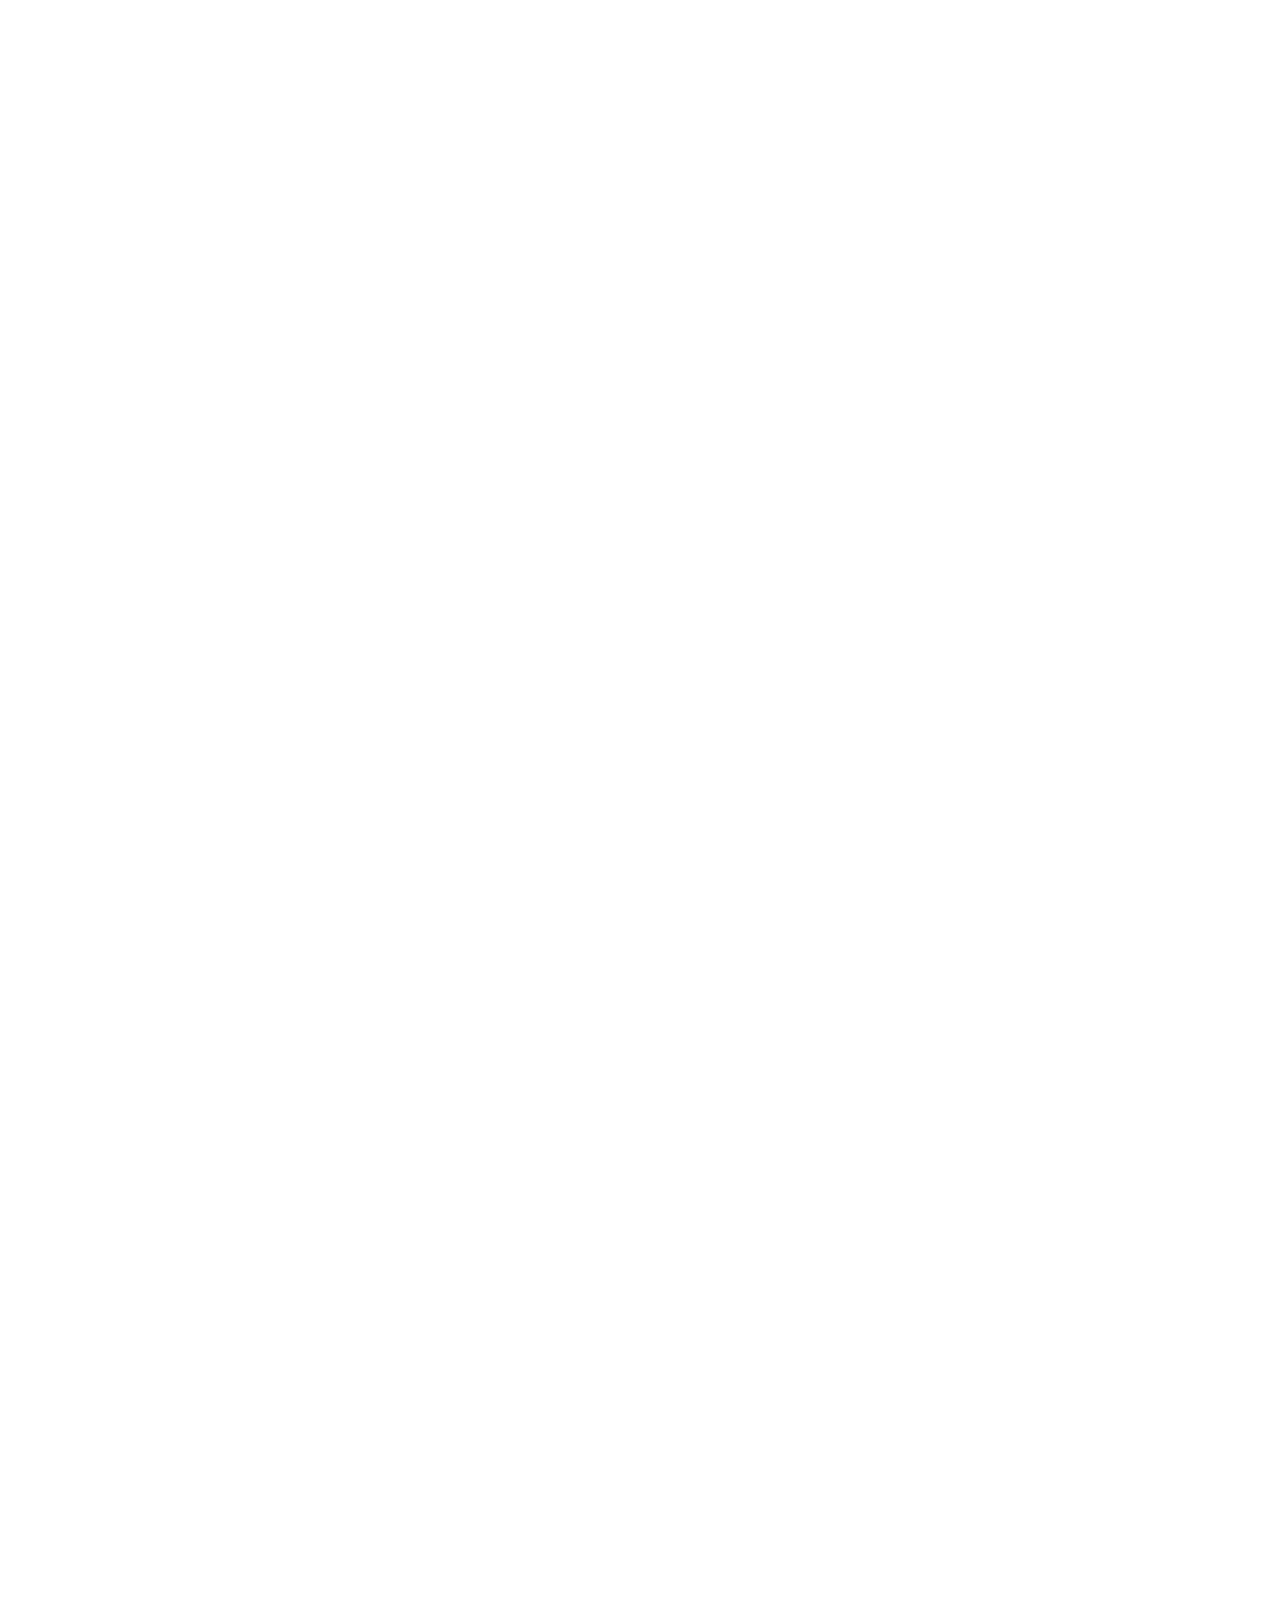
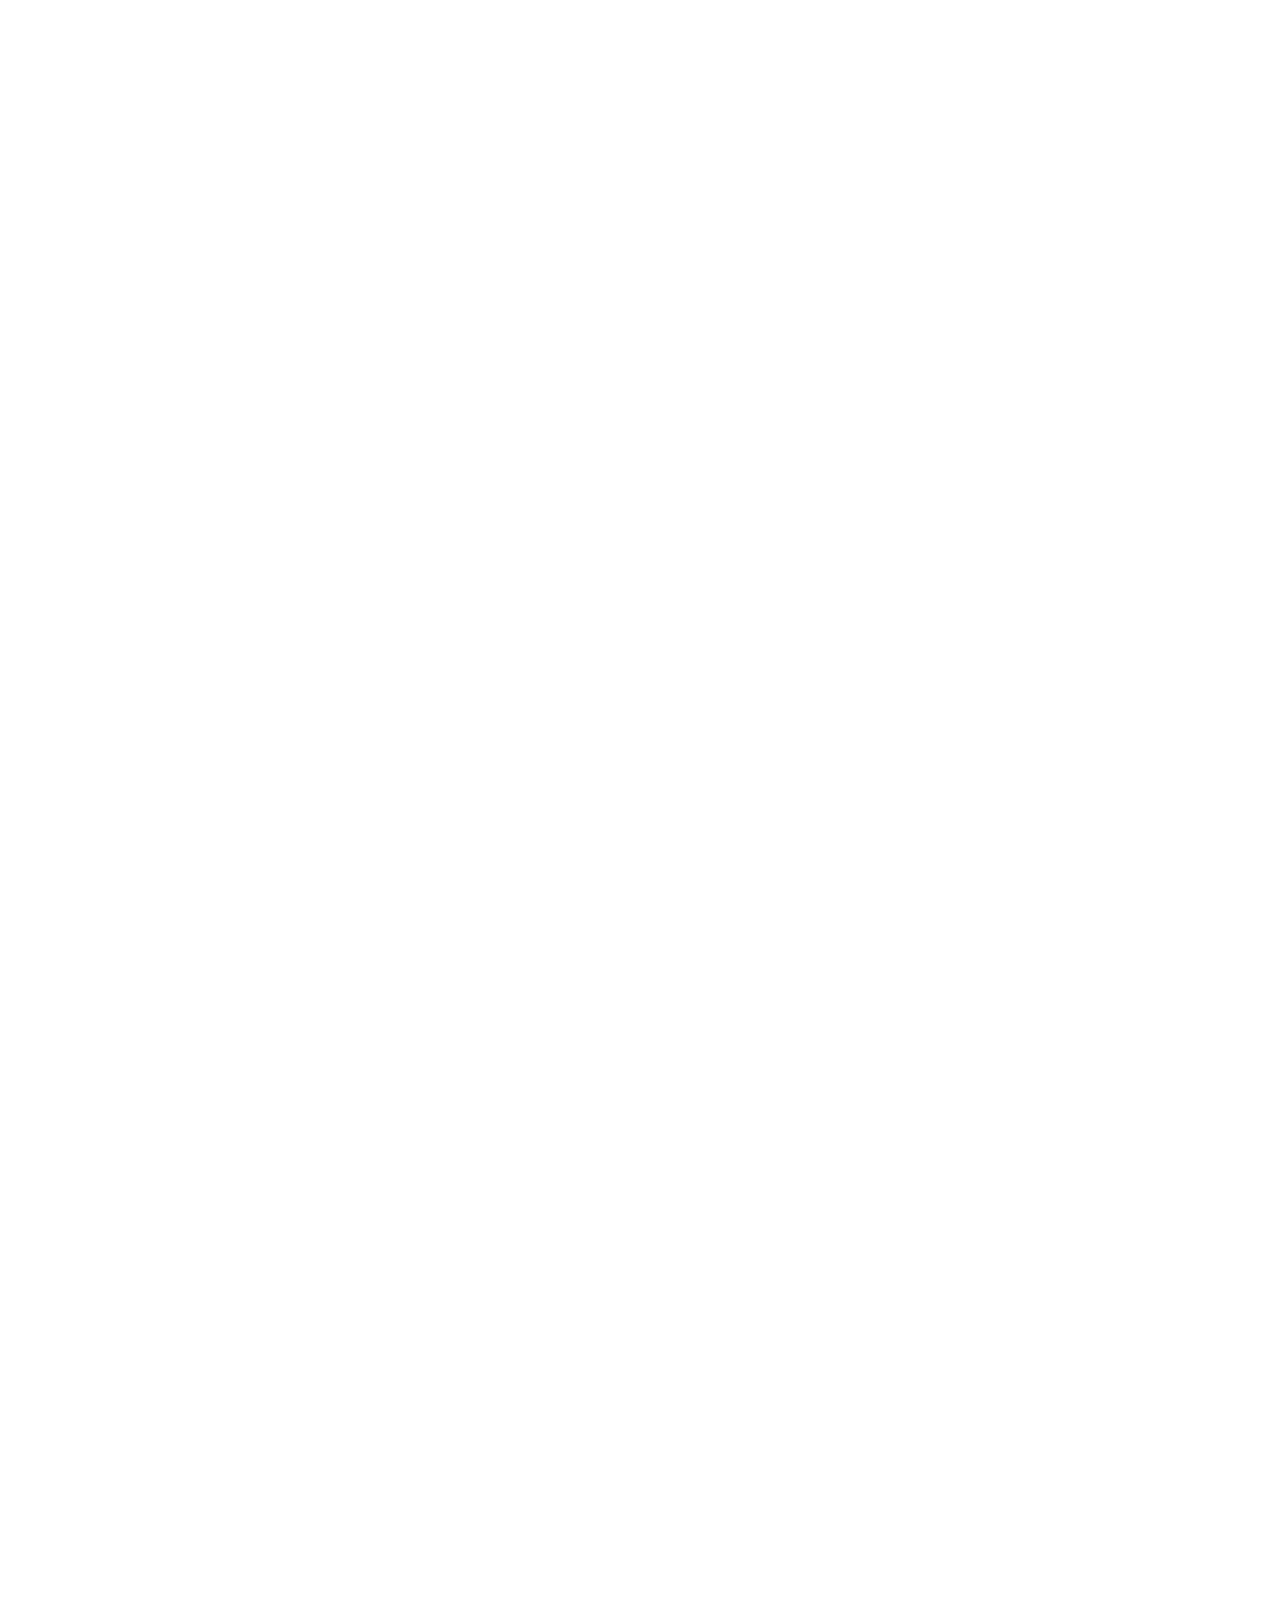
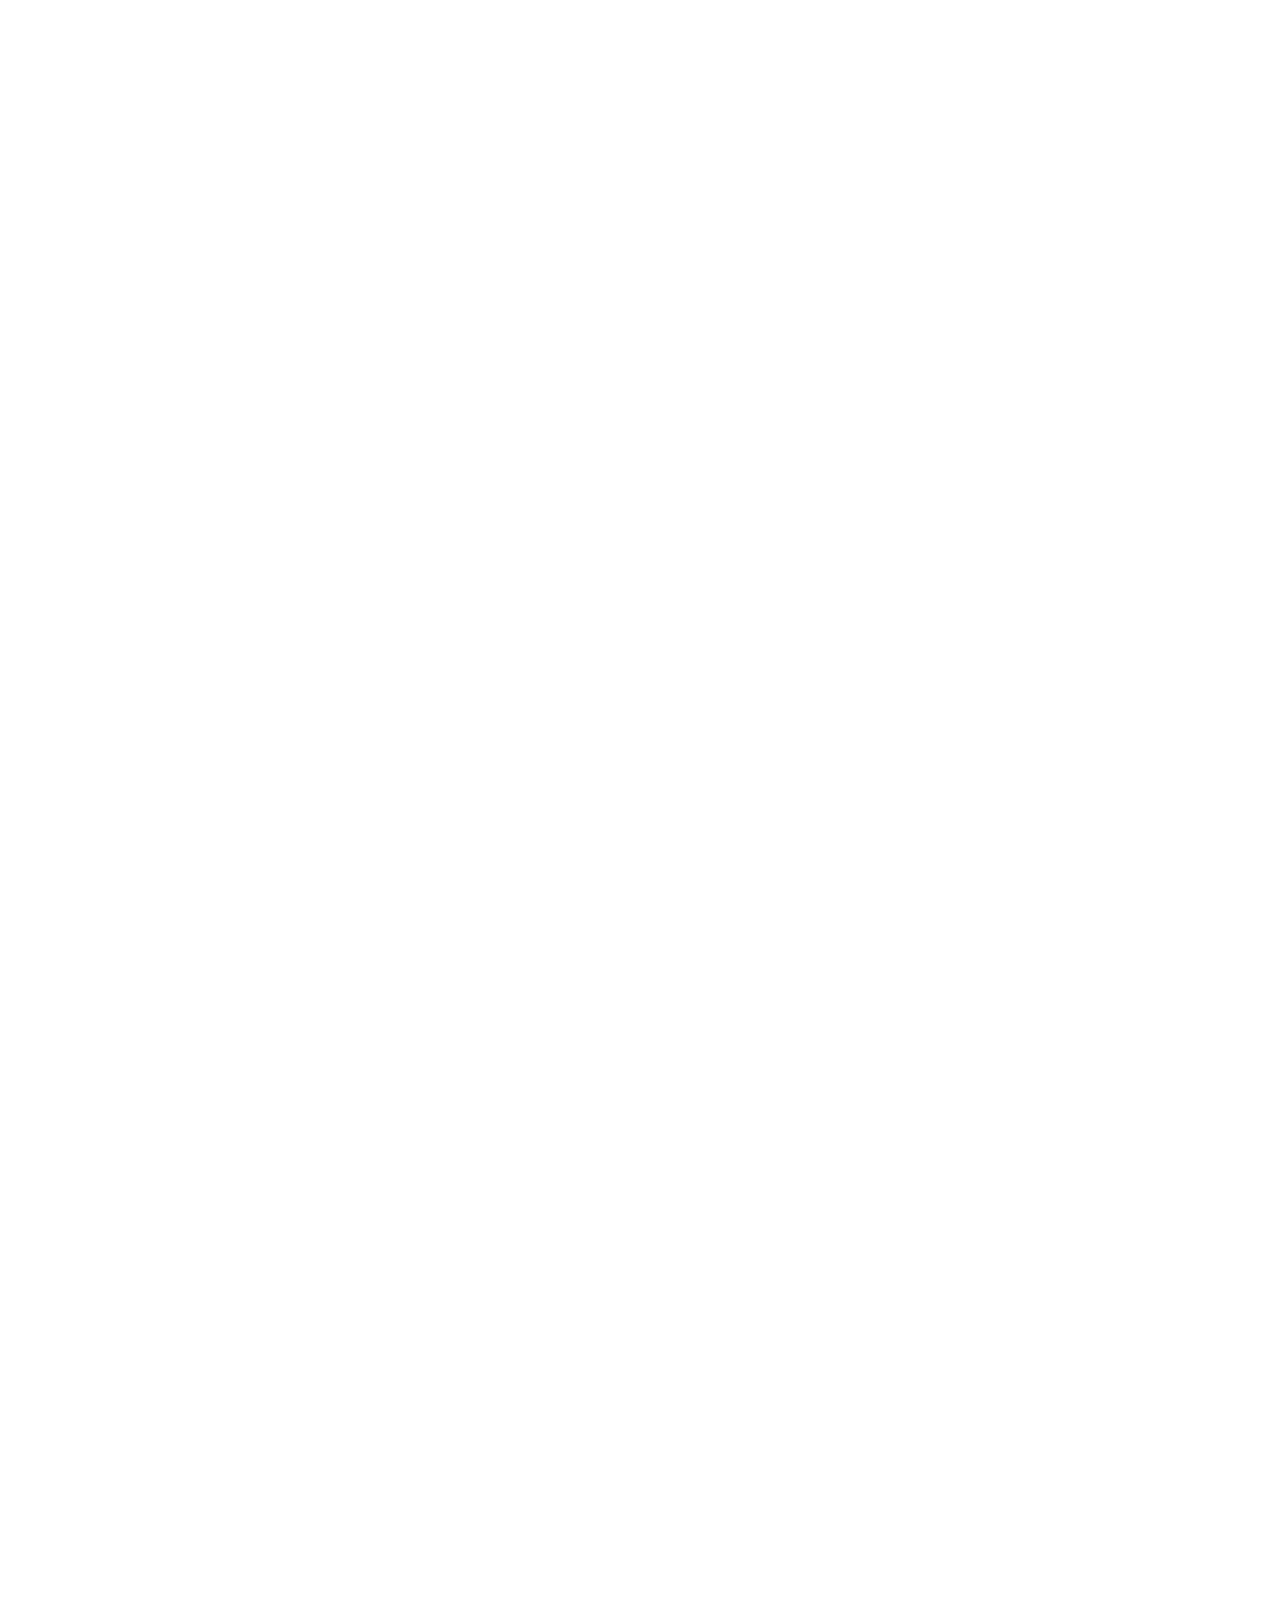
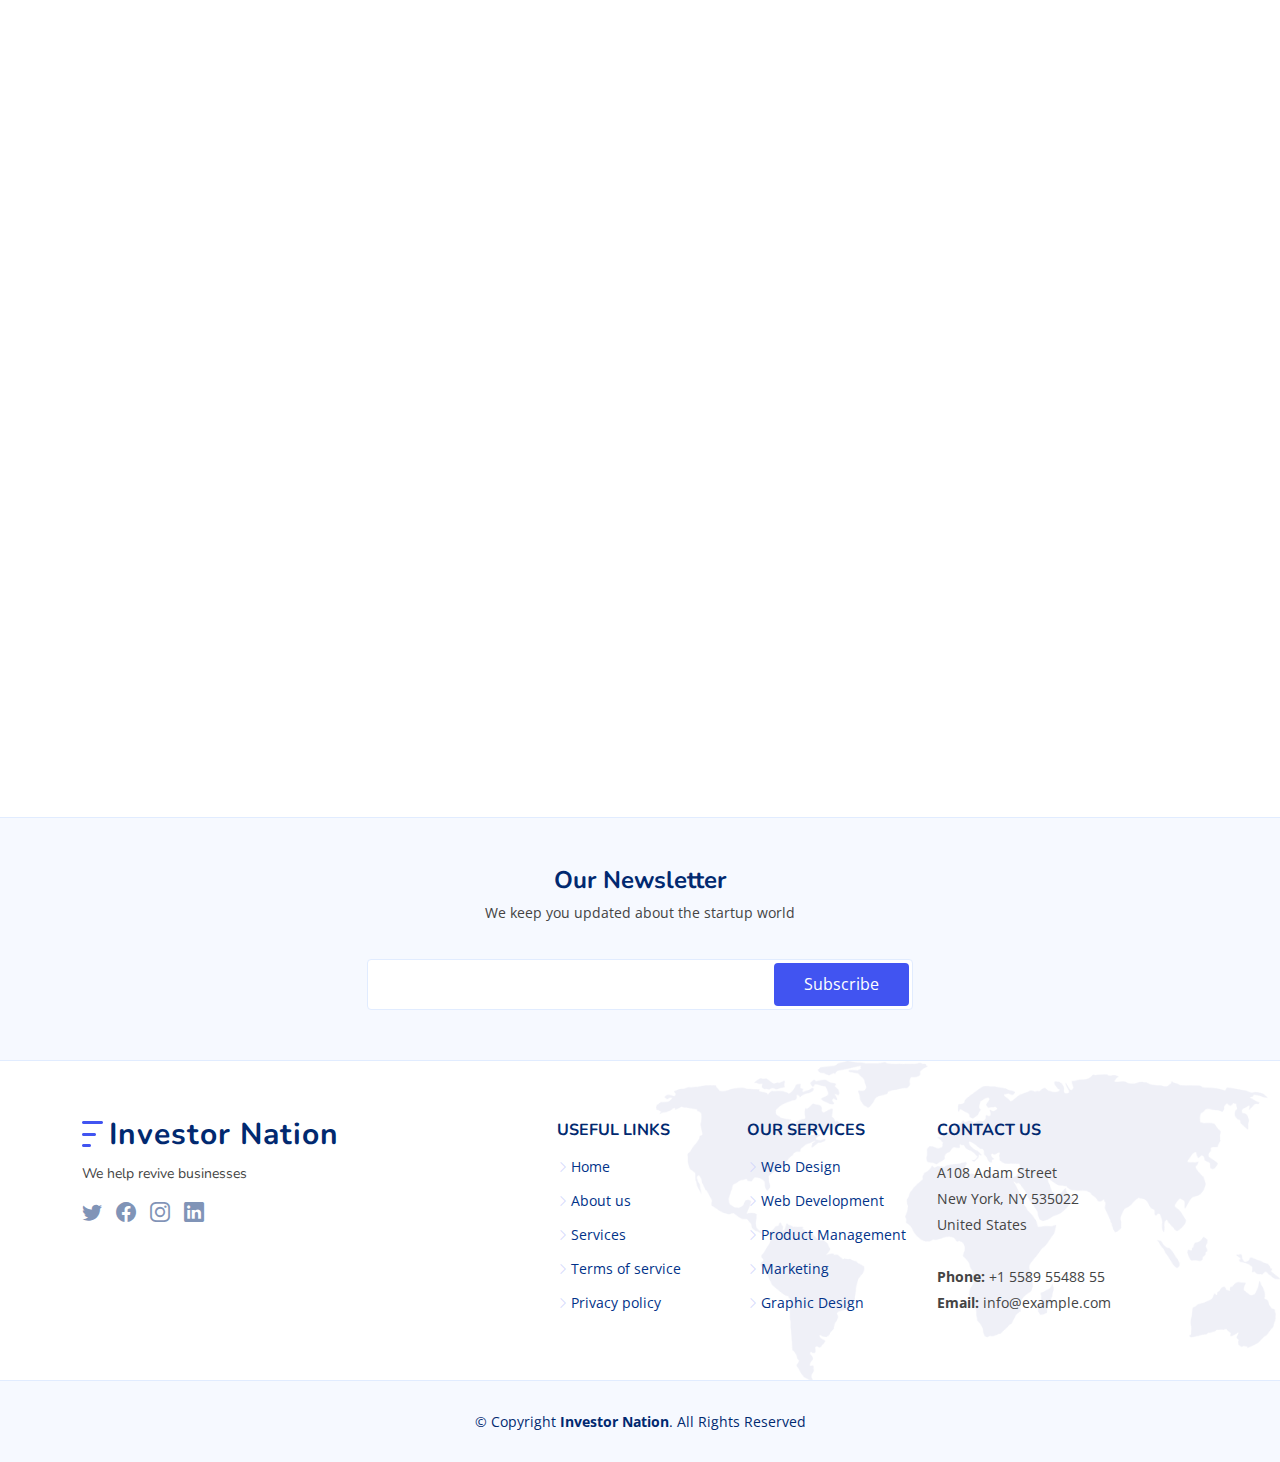
==== commit c00f961b: "test update" ====
--- a/index.html
+++ b/index.html
@@ -82,8 +82,8 @@
     <div class="container">
       <div class="row">
         <div class="col-lg-6 d-flex flex-column justify-content-center">
-          <h1 data-aos="fade-up">Fastrack funding process for your business</h1>
-          <h2 data-aos="fade-up" data-aos-delay="400">Are you a growing start-up who wants to get funded? We are here to make the whole process simpler for you.</h2>
+          <h1 data-aos="fade-up">Your potential investor is just a click away</h1>
+          <h2 data-aos="fade-up" data-aos-delay="400">Are you an early stage start-up looking to raise pre-seed/seed funding? We are here to make the whole process simpler for you.</h2>
           <div data-aos="fade-up" data-aos-delay="600">
             <div class="text-center text-lg-start">
               <a href="#about" class="btn-get-started scrollto d-inline-flex align-items-center justify-content-center align-self-center">
@@ -111,10 +111,12 @@
           <div class="col-lg-6 d-flex flex-column justify-content-center" data-aos="fade-up" data-aos-delay="200">
             <div class="content">
               <h3>Who We Are</h3>
-              <h2>Investor Nation makes the lives of start-up founders and the investors easy. We are the bridge between the start-ups who need funding and the investors who are ready to place their bets and invest. We speedtrack the networking to ensure that the whole process is simple, effective and worth every penny</h2>
+              <h2>We are the bridge between the start-ups who need funding and the investors who are ready to place their bets and invest.</h2>
               <p>
-                We live in a unique time, where technology instantly connects people and ideas across the globe, allowing us to concentrate on the things that really matter and achieve more than we have ever imagined. In so many cases, it all comes down to meeting the right person at the right time. And we know it like no one else because Investor Nations is the result of such an impromptu encounter.
-              </p>
+                Investor Nation makes the lives of start-up founders and the investors easy. We speedtrack the networking to ensure that the whole process is simple, effective and worth every penny.</p>
+                <p>
+                  We live in a unique time, where technology instantly connects people and ideas across the globe, allowing us to concentrate on the things that really matter and achieve more than we have ever imagined. In so many cases, it all comes down to meeting the right person at the right time. And we know it like no one else because Investor Nations is the result of such an impromptu encounter.
+                </p>
               <div class="text-center text-lg-start">
                 <a href="#" class="btn-read-more d-inline-flex align-items-center justify-content-center align-self-center">
                   <span>Read More</span>
@@ -148,8 +150,9 @@
           <div class="col-lg-4" data-aos="fade-up" data-aos-delay="200">
             <div class="box">
               <img src="assets/img/values-1.png" class="img-fluid" alt="">
-              <h3>Register your Start-Up with us</h3>
-              <p>Enter all the details as per requirements in our application to get started.
+              <h3>1  Step Registration</h3>
+              <p>Give us your expectations and we will give you your potential investors!
+
               </p>
             </div>
           </div>
@@ -157,17 +160,19 @@
           <div class="col-lg-4 mt-4 mt-lg-0" data-aos="fade-up" data-aos-delay="400">
             <div class="box">
               <img src="assets/img/values-2.png" class="img-fluid" alt="">
-              <h3>We’ll connect you with the right investor
+              <h3>2 Way Communication
               </h3>
-              <p>Based on the round of investment, we match your profile with our investors.</p>
+              <p>We pass your portfolio to the right investors and based on their interest we give them to you.
+              </p>
             </div>
           </div>
 
           <div class="col-lg-4 mt-4 mt-lg-0" data-aos="fade-up" data-aos-delay="600">
             <div class="box">
               <img src="assets/img/values-3.png" class="img-fluid" alt="">
-              <h3>Get Funded</h3>
-              <p>Pitch your start-up and fasten the process of funding.</p>
+              <h3>3 Party Processes</h3>
+              <p>Once both the investors and you are on the same page, we act as the connectors.
+              </p>
             </div>
           </div>
 
@@ -287,10 +292,10 @@
         <!-- Feature Tabs -->
         <div class="row feture-tabs" data-aos="fade-up">
           <div class="col-lg-6">
-            <h3>We, at Investor Nations, offer you with 3 major services
+            <h3>We, at Investor Nations, ensure you are connected with the best investors
             </h3>
 
-            <!-- Tabs -->
+            <!-- Tabs 
             <ul class="nav nav-pills mb-3">
               <li>
                 <a class="nav-link active" data-bs-toggle="pill" href="#tab1">Preparation</a>
@@ -301,26 +306,26 @@
               <li>
                 <a class="nav-link" data-bs-toggle="pill" href="#tab3">Fundraising</a>
               </li>
-            </ul><!-- End Tabs -->
+            </ul>End Tabs -->
 
             <!-- Tab Content -->
             <div class="tab-content">
 
               <div class="tab-pane fade show active" id="tab1">
-                <p>Right from getting your brand story to getting the pitch deck ready, we are here to review, finalize and set up everything for you in your initial stages of pitching.</p>
+                <p>Most times for a pre-seed/seed start-up, it’s difficult to find the most suitable valuation and the right investors. So, we thought we would assist you with finding the best investors for your business. </p>
                 <div class="d-flex align-items-center mb-2">
                   <i class="bi bi-check2"></i>
-                  <h4>Sorting out your financial projections</h4>
-                </div>
-                <p>Financials are one of the most important aspects of fundraising for start-ups. And we take that upon us. We review and analyze your statements and prepare foolproof financial projections for you to present.</p>
+                  <h4>Initial Communication with Investors</h4>
+                </div>
+                <p>Once all the formalities are set, we begin with the initial conversations with the potential investors and be your connection to fix the pitch meetings and negotiations.</p>
                 <div class="d-flex align-items-center mb-2">
                   <i class="bi bi-check2"></i>
-                  <h4>Setting up your Business Plan</h4>
-                </div>
-                <p>A business plan is the literal blueprint on why your start-up exists, what problem statements and objectives it solves and meets, and how. We ensure your business plan is solid and is good to be pitched directly.</p>
+                  <h4>With you, in Pre-Seed & Seed funding series</h4>
+                </div>
+                <p>We help early stage start-ups to raise capital in their pre-seed stage. We give the contacts of the investors to them and help them crack funding.</p>
               </div><!-- End Tab 1 Content -->
 
-              <div class="tab-pane fade show" id="tab2">
+             <!-- <div class="tab-pane fade show" id="tab2">
                 <p>Once your basics are set, we offer personal consultations to all our clients to get them ready for the next step, which is to come up with the best game plan. </p>
                 <div class="d-flex align-items-center mb-2">
                   <i class="bi bi-check2"></i>
@@ -332,9 +337,9 @@
                   <h4>Financial & Business Management</h4>
                 </div>
                 <p>We help you get your finances and business aspects together. We give you financial planning advice on where to use the capital and how to operate your business in full capacity.</p>
-              </div><!-- End Tab 2 Content -->
-
-              <div class="tab-pane fade show" id="tab3">
+              </div> End Tab 2 Content -->
+
+           <!--   <div class="tab-pane fade show" id="tab3">
                 <p>The final stage that you’ve been waiting for has been made simpler with Investor Nations.Once you are ready, we will launch your fundraising campaign.</p>
                 <div class="d-flex align-items-center mb-2">
                   <i class="bi bi-check2"></i>
@@ -346,7 +351,7 @@
                   <h4>With you, until Series A</h4>
                 </div>
                 <p>We help early stage start-ups to raise capital until series A. Till the time  of Pre-Series and Series A, we are your Investment Relations team who will ensure you get the best valuation for your company.</p>
-              </div><!-- End Tab 3 Content -->
+              </div> End Tab 3 Content -->
 
             </div>
 
@@ -360,7 +365,8 @@
 
         <!-- Feature Icons -->
         <div class="row feature-icons" data-aos="fade-up">
-          <h3>Ratione mollitia eos ab laudantium rerum beatae quo</h3>
+          <h3>Why do you need pre-seed funding for your Start-Up?
+          </h3>
 
           <div class="row">
 
@@ -374,48 +380,53 @@
                 <div class="col-md-6 icon-box" data-aos="fade-up">
                   <i class="ri-line-chart-line"></i>
                   <div>
-                    <h4>Corporis voluptates sit</h4>
-                    <p>Consequuntur sunt aut quasi enim aliquam quae harum pariatur laboris nisi ut aliquip</p>
+                    <h4>Accelerated Growth</h4>
+                    <p>For your start-up to show growth in the initial stages, the push of investment is required.</p>
                   </div>
                 </div>
 
                 <div class="col-md-6 icon-box" data-aos="fade-up" data-aos-delay="100">
                   <i class="ri-stack-line"></i>
                   <div>
-                    <h4>Ullamco laboris nisi</h4>
-                    <p>Excepteur sint occaecat cupidatat non proident, sunt in culpa qui officia deserunt</p>
+                    <h4>Sustaining Operations
+                    </h4>
+                    <p>Can your product meet the demand of the customers? This is decided on how you can scale operations.
+                    </p>
                   </div>
                 </div>
 
                 <div class="col-md-6 icon-box" data-aos="fade-up" data-aos-delay="200">
                   <i class="ri-brush-4-line"></i>
                   <div>
-                    <h4>Labore consequatur</h4>
-                    <p>Aut suscipit aut cum nemo deleniti aut omnis. Doloribus ut maiores omnis facere</p>
+                    <h4>Validating your MVP
+                    </h4>
+                    <p>Is your business idea actually a profitable one? Test and get it validated through your MVP.
+                    </p>
                   </div>
                 </div>
 
                 <div class="col-md-6 icon-box" data-aos="fade-up" data-aos-delay="300">
                   <i class="ri-magic-line"></i>
                   <div>
-                    <h4>Beatae veritatis</h4>
-                    <p>Expedita veritatis consequuntur nihil tempore laudantium vitae denat pacta</p>
+                    <h4>Build the team
+                    </h4>
+                    <p>A dream team is all you need to scale your Start-Up and pre-seed can help you find the right talent.</p>
                   </div>
                 </div>
 
                 <div class="col-md-6 icon-box" data-aos="fade-up" data-aos-delay="400">
                   <i class="ri-command-line"></i>
                   <div>
-                    <h4>Molestiae dolor</h4>
-                    <p>Et fuga et deserunt et enim. Dolorem architecto ratione tensa raptor marte</p>
+                    <h4>Bring Technological Innovations</h4>
+                    <p>No business runs without technology. It makes your processes simple, effective and efficient.</p>
                   </div>
                 </div>
 
                 <div class="col-md-6 icon-box" data-aos="fade-up" data-aos-delay="500">
                   <i class="ri-radar-line"></i>
                   <div>
-                    <h4>Explicabo consectetur</h4>
-                    <p>Est autem dicta beatae suscipit. Sint veritatis et sit quasi ab aut inventore</p>
+                    <h4>Awareness and Brand Building</h4>
+                    <p>Spending on Marketing & Awareness is the way to go to make yourself stand out from your competitors.</p>
                   </div>
                 </div>
 
@@ -549,15 +560,15 @@
           <div class="col-lg-4 col-md-6" data-aos="zoom-in" data-aos-delay="300">
             <div class="box">
               <span class="featured">Featured</span>
-              <h3 style="color: #ff901c;">Business Plan</h3>
+              <h3 style="color: #ff901c;">Accelerator Pack</h3>
               <div class="price"><sup>$</sup>29<span> / mo</span></div>
               <img src="assets/img/pricing-business.png" class="img-fluid" alt="">
               <ul>
-                <li>Aida dere</li>
-                <li>Nec feugiat nisl</li>
-                <li>Nulla at volutpat dola</li>
-                <li>Pharetra massa</li>
-                <li>Massa ultricies mi</li>
+                <li>Preparation for the pitch</li>
+                <li>Contacts of investors</li>
+                <li>Initial Communication</li>
+                <li>Assistance </li>
+                <li class="na">One-on-One consultation</li>
               </ul>
               <a href="#" class="btn-buy">Buy Now</a>
             </div>
@@ -565,15 +576,15 @@
 
           <div class="col-lg-4 col-md-6" data-aos="zoom-in" data-aos-delay="400">
             <div class="box">
-              <h3 style="color: #ff0071;">Ultimate Plan</h3>
+              <h3 style="color: #ff0071;">Ultimate Investing Pack</h3>
               <div class="price"><sup>$</sup>49<span> / mo</span></div>
               <img src="assets/img/pricing-ultimate.png" class="img-fluid" alt="">
               <ul>
-                <li>Aida dere</li>
-                <li>Nec feugiat nisl</li>
-                <li>Nulla at volutpat dola</li>
-                <li>Pharetra massa</li>
-                <li>Massa ultricies mi</li>
+                <li>One-on-One consultation</li>
+                <li>Preparation for the pitch</li>
+                <li>Contacts of investors</li>
+                <li>Initial Communication</li>
+                <li> Assistance </li>
               </ul>
               <a href="#" class="btn-buy">Buy Now</a>
             </div>
--- a/assets/css/style.css
+++ b/assets/css/style.css
@@ -1,13 +1,3 @@
-/**
-* Template Name: FlexStart - v1.9.0
-* Template URL: https://bootstrapmade.com/flexstart-bootstrap-startup-template/
-* Author: BootstrapMade.com
-* License: https://bootstrapmade.com/license/
-*/
-
-/*--------------------------------------------------------------
-# General
---------------------------------------------------------------*/
 :root {
   scroll-behavior: smooth;
 }
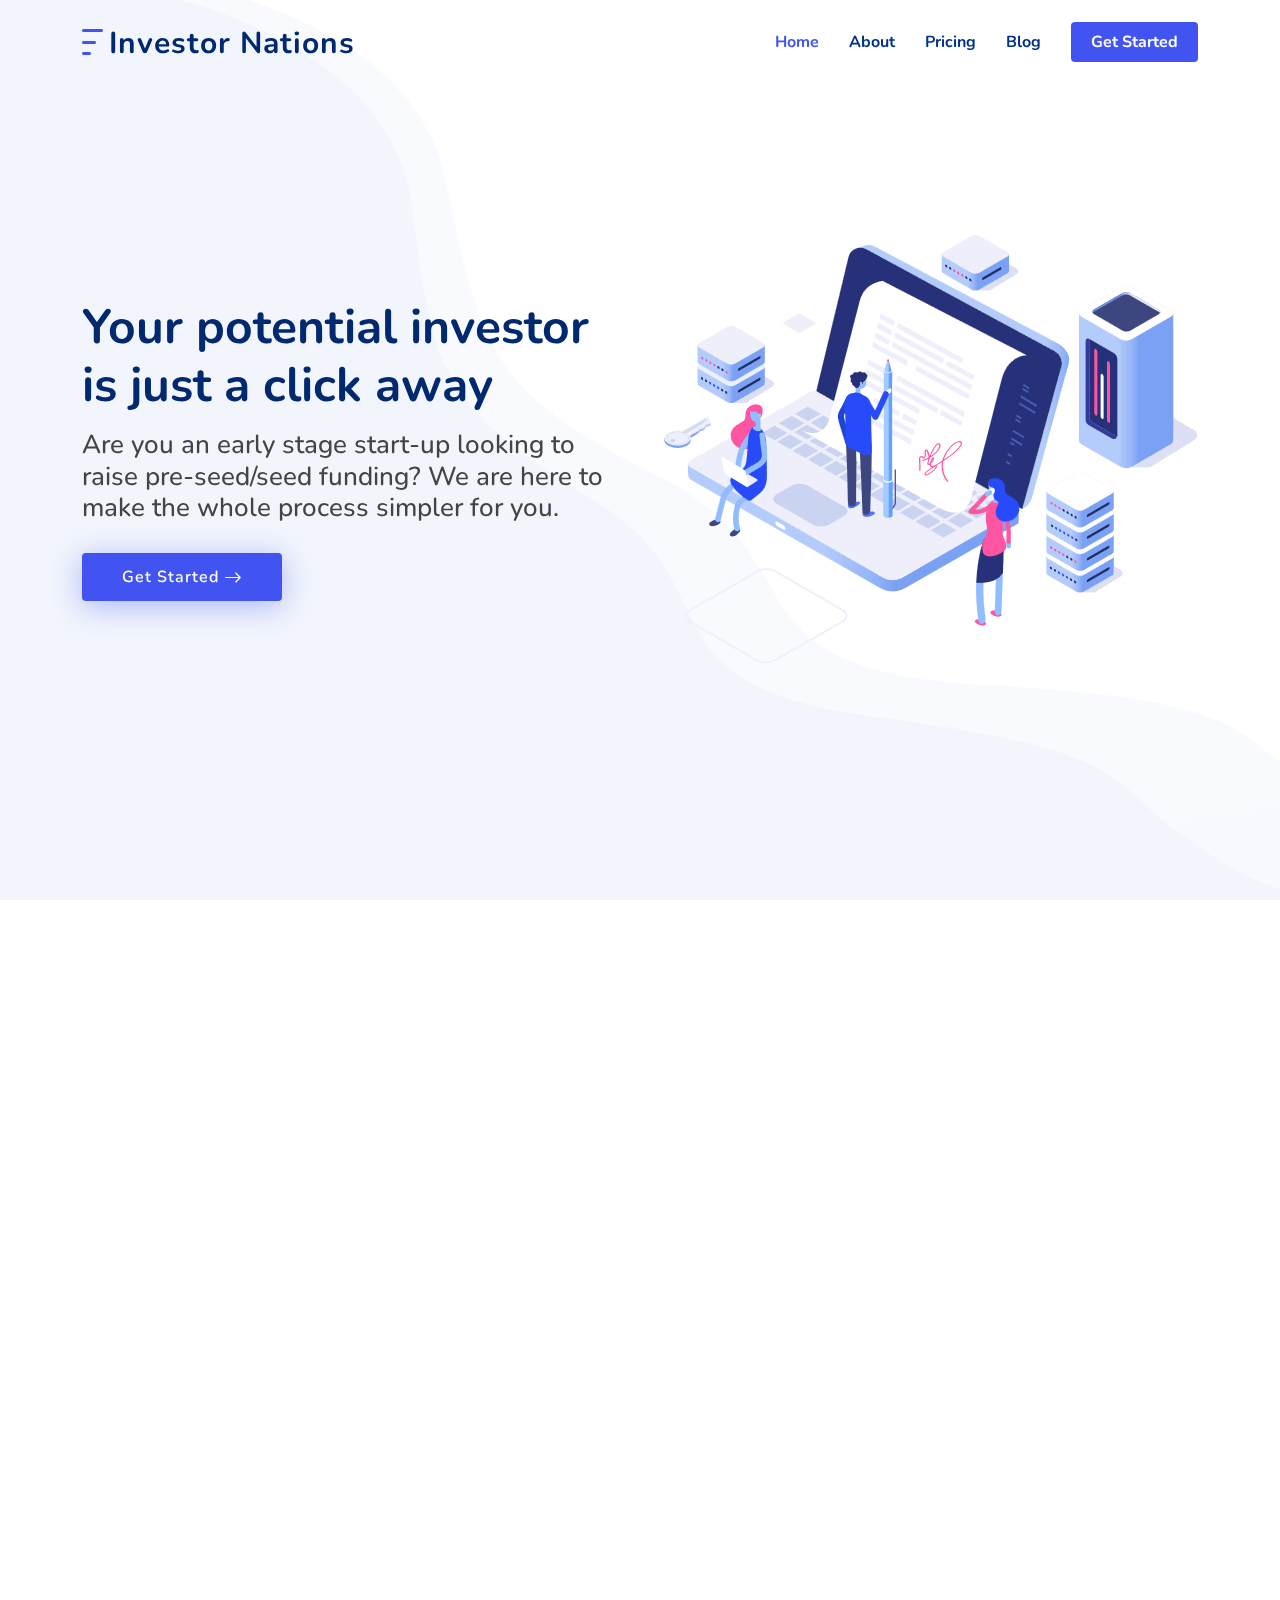
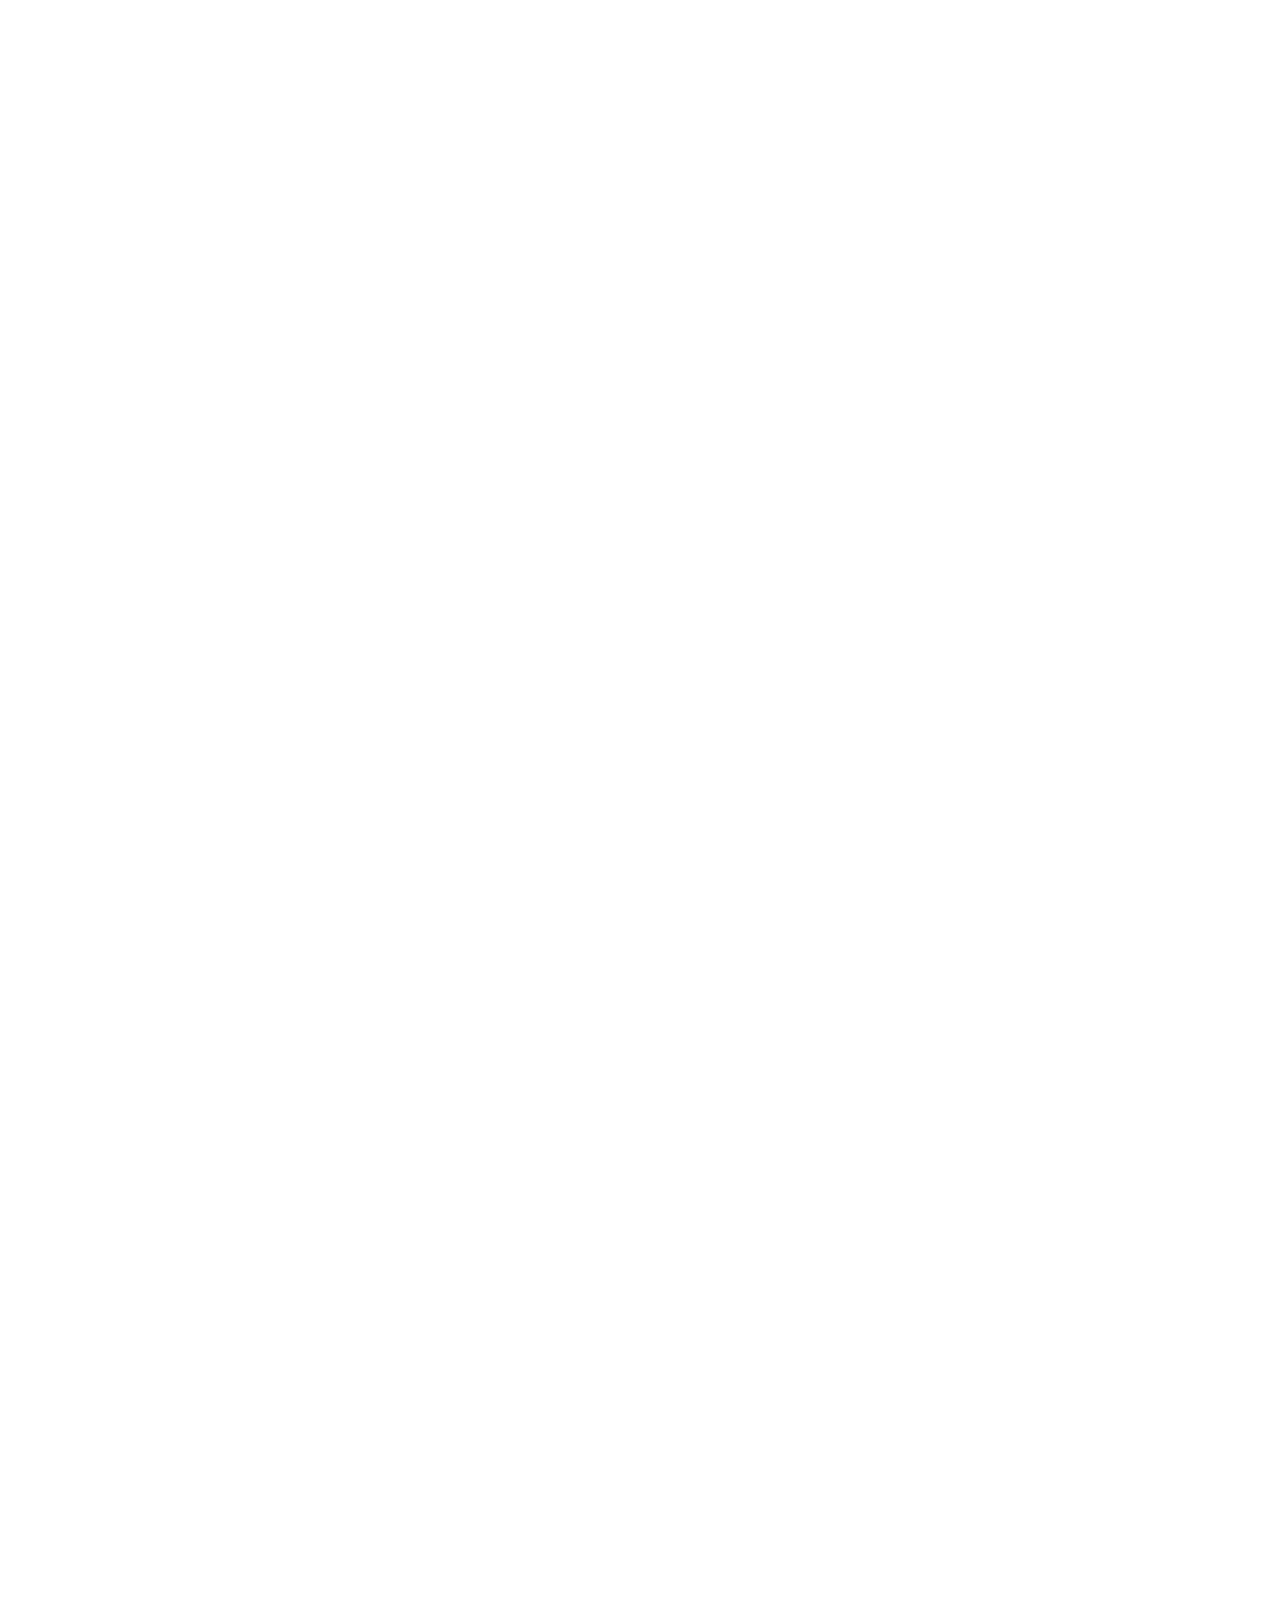
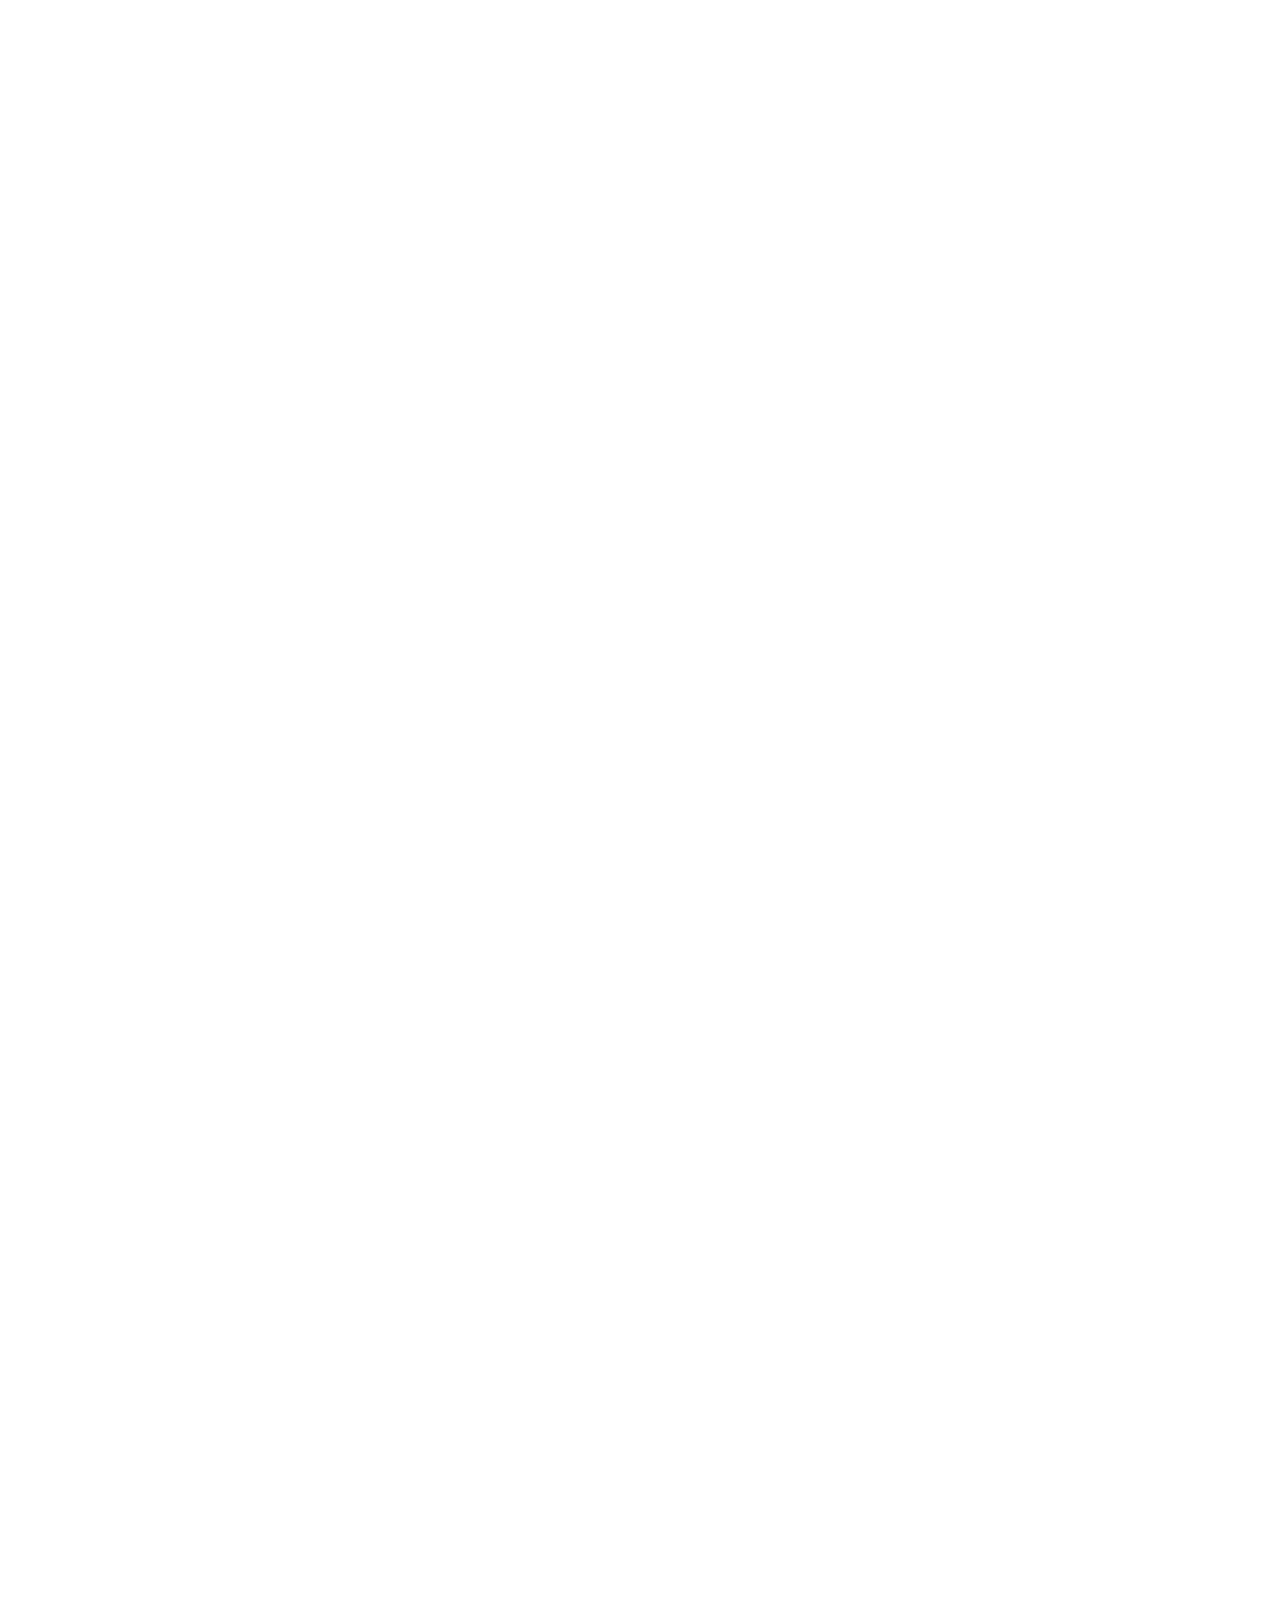
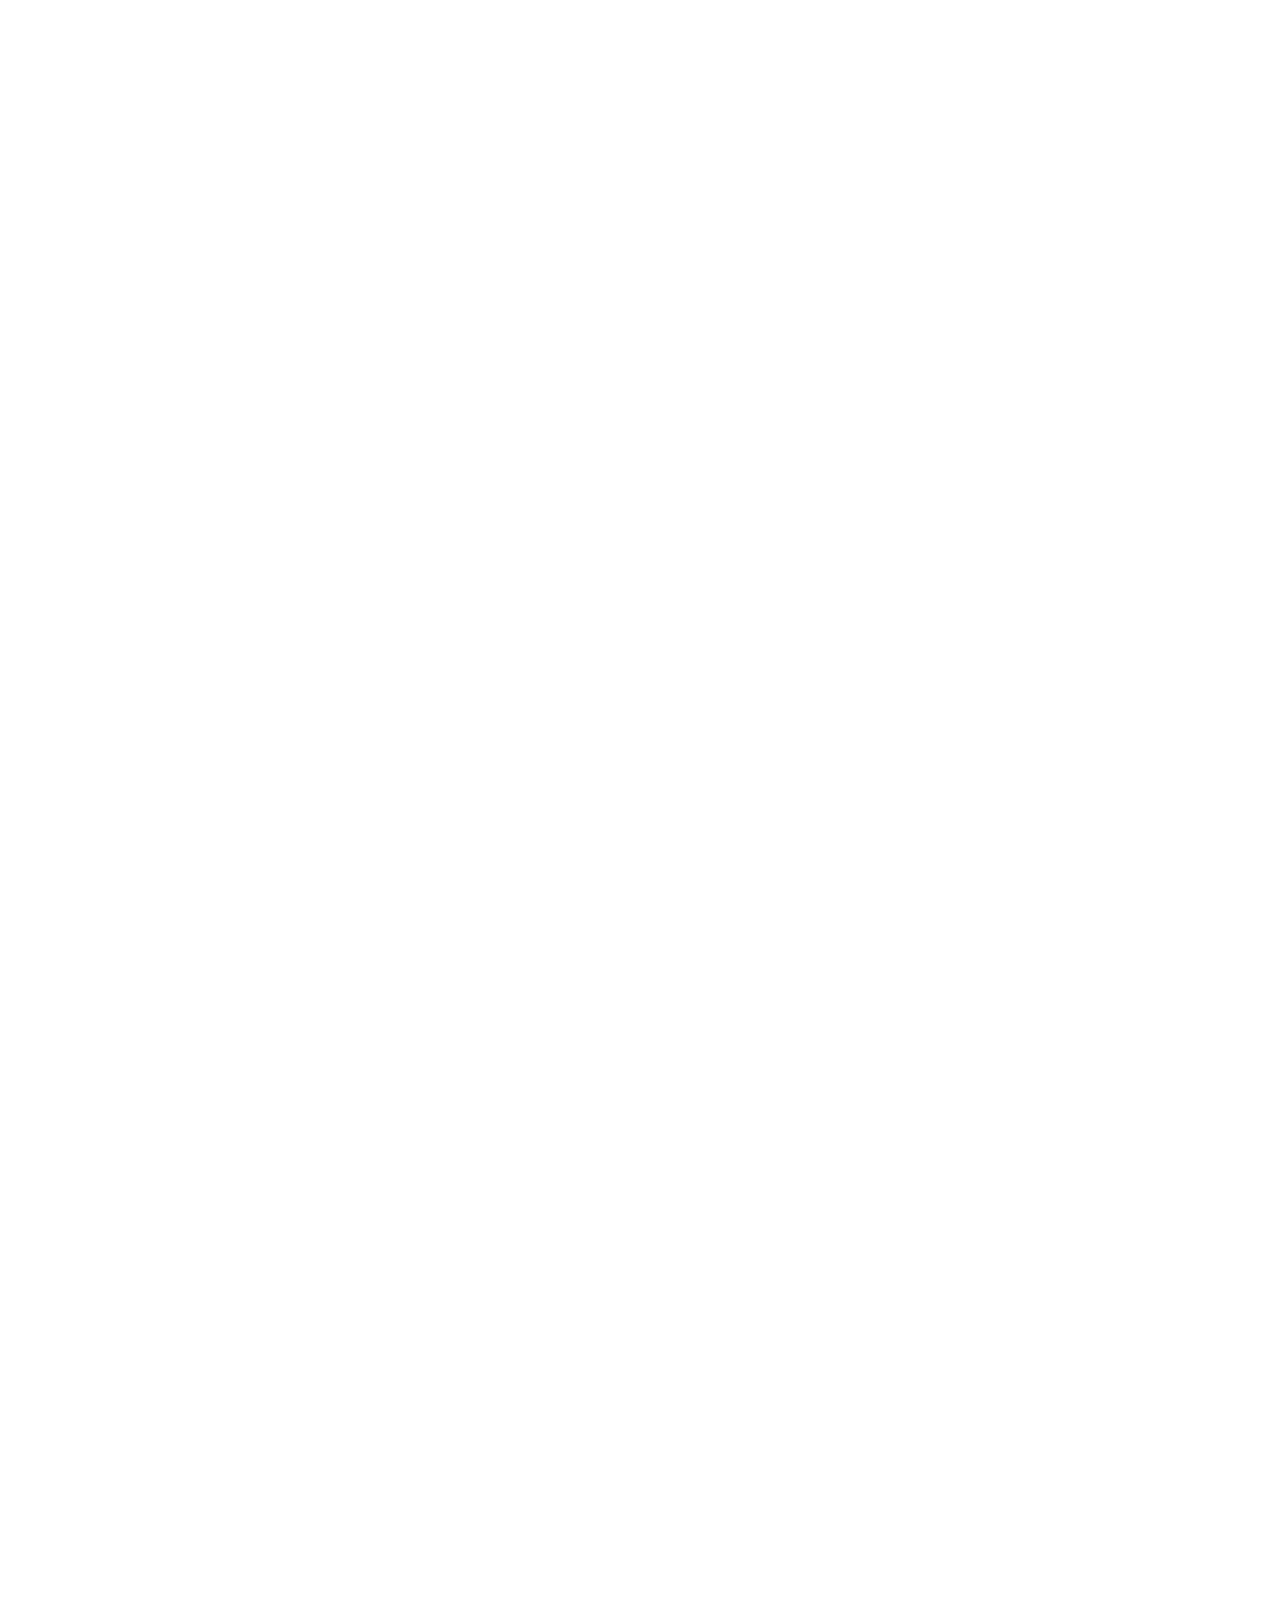
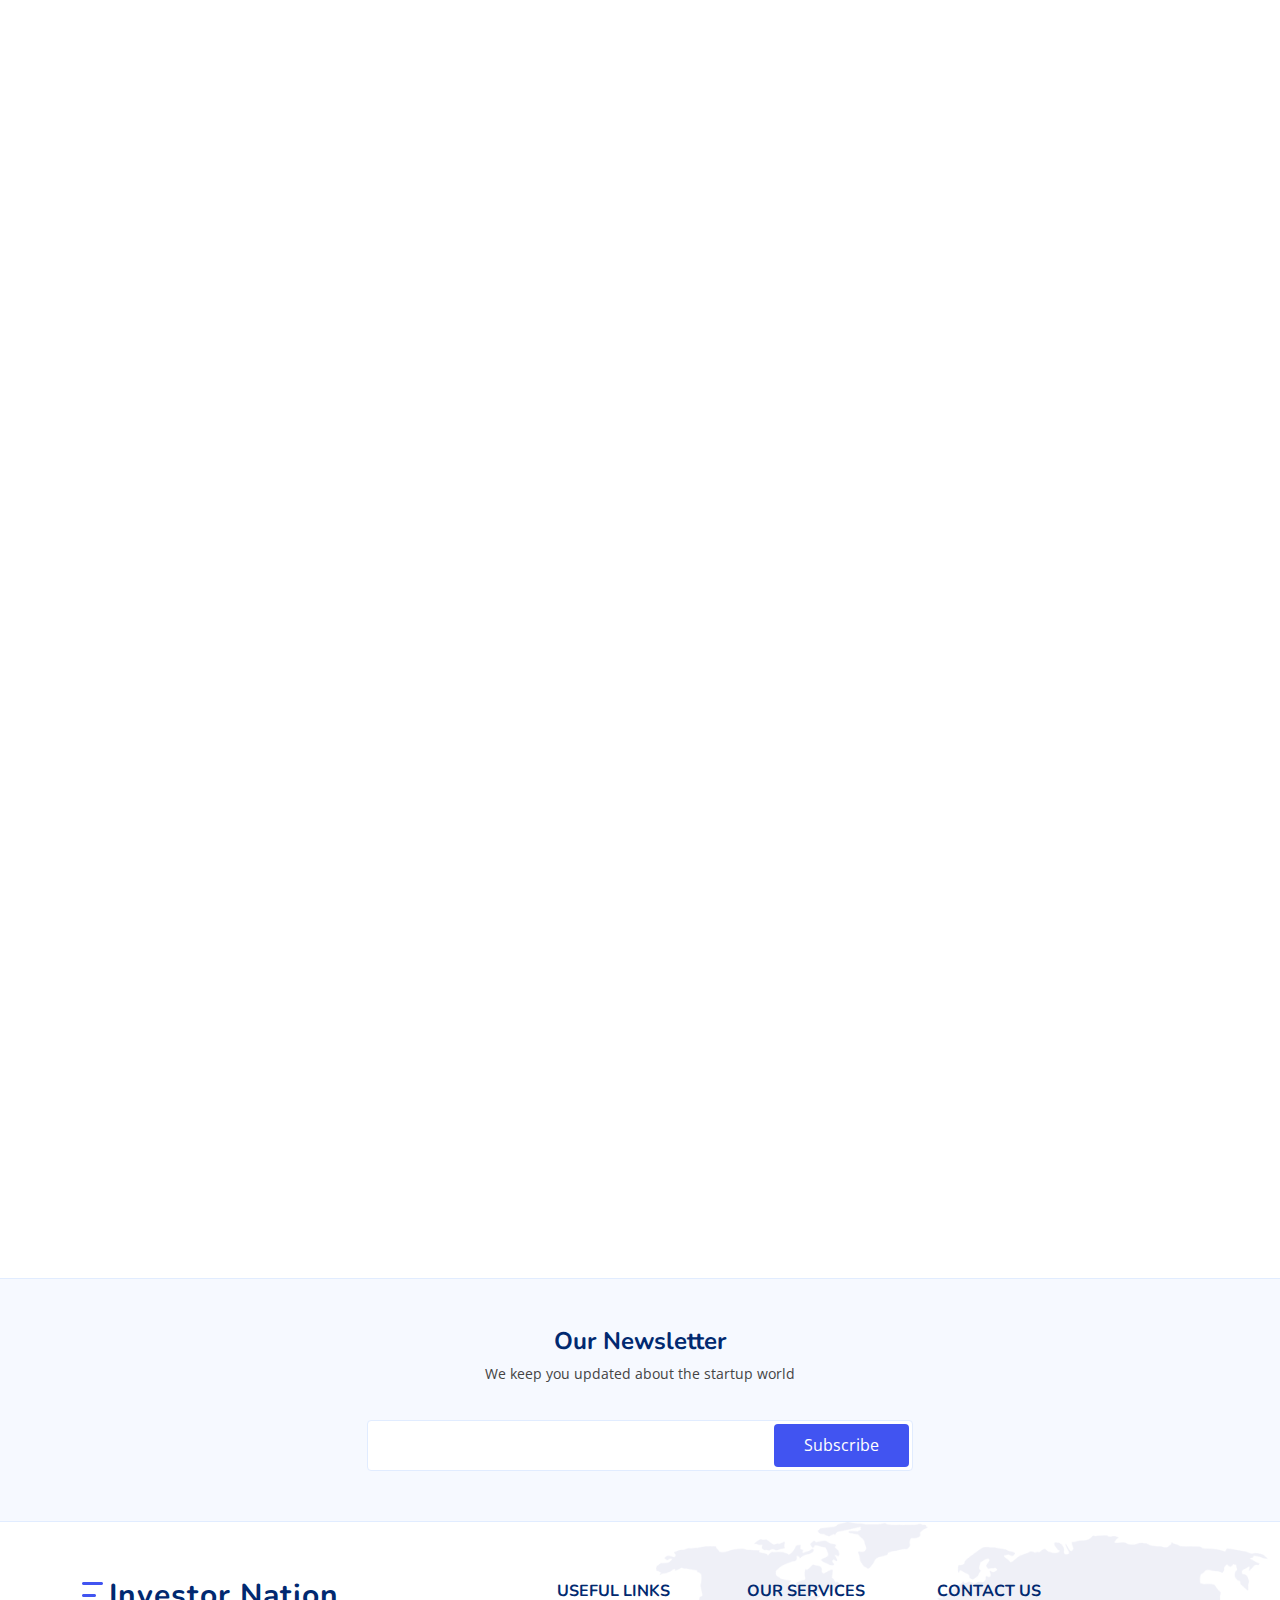
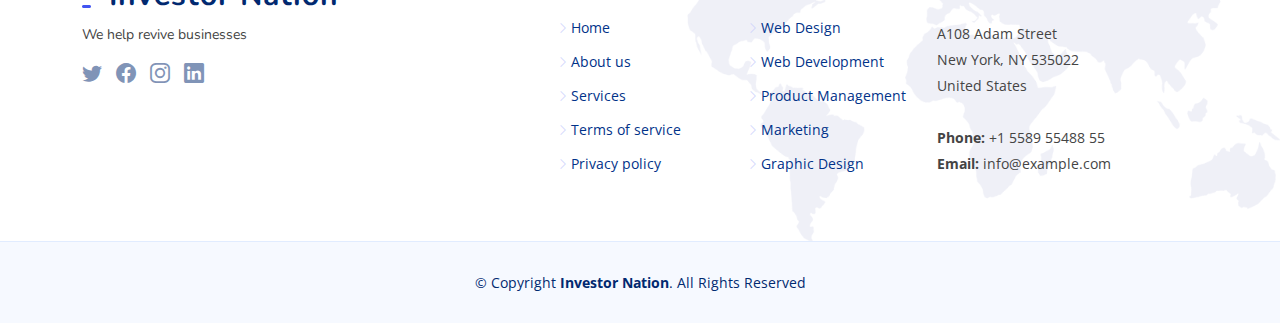
==== commit 32f7f95d: "faq" ====
--- a/index.html
+++ b/index.html
@@ -613,12 +613,12 @@
               <div class="accordion-item">
                 <h2 class="accordion-header">
                   <button class="accordion-button collapsed" type="button" data-bs-toggle="collapse" data-bs-target="#faq-content-1">
-                    Non consectetur a erat nam at lectus urna duis?
+                    How are you different from other start-up investment platforms?
                   </button>
                 </h2>
                 <div id="faq-content-1" class="accordion-collapse collapse" data-bs-parent="#faqlist1">
                   <div class="accordion-body">
-                    Feugiat pretium nibh ipsum consequat. Tempus iaculis urna id volutpat lacus laoreet non curabitur gravida. Venenatis lectus magna fringilla urna porttitor rhoncus dolor purus non.
+                    Unlike start-up investment platforms who provide you the platform and ask you to contact investors yourself, we reach out to individual investors on your behalf. Imagine going about your daily business while somebody is continuously reaching out to thousands of investors for you on a daily basis. We are that somebody. Once the investor shows interest, we put them in direct contact with you so that you can discuss and finalize directly with them. Investors invest directly in your startup.
                   </div>
                 </div>
               </div>
@@ -626,12 +626,13 @@
               <div class="accordion-item">
                 <h2 class="accordion-header">
                   <button class="accordion-button collapsed" type="button" data-bs-toggle="collapse" data-bs-target="#faq-content-2">
-                    Feugiat scelerisque varius morbi enim nunc faucibus a pellentesque?
+                    Do you charge any commission for the fundraised amount?
                   </button>
                 </h2>
                 <div id="faq-content-2" class="accordion-collapse collapse" data-bs-parent="#faqlist1">
                   <div class="accordion-body">
-                    Dolor sit amet consectetur adipiscing elit pellentesque habitant morbi. Id interdum velit laoreet id donec ultrices. Fringilla phasellus faucibus scelerisque eleifend donec pretium. Est pellentesque elit ullamcorper dignissim. Mauris ultrices eros in cursus turpis massa tincidunt dui.
+                    No, we are not a crowdfunding platform or an investment broker. We only charge fees for outreaching to investors and that is clearly mentioned in the pricing section on our website. There are no hidden charges.
+
                   </div>
                 </div>
               </div>
@@ -639,18 +640,127 @@
               <div class="accordion-item">
                 <h2 class="accordion-header">
                   <button class="accordion-button collapsed" type="button" data-bs-toggle="collapse" data-bs-target="#faq-content-3">
-                    Dolor sit amet consectetur adipiscing elit pellentesque habitant morbi?
+                    Is it easier to raise a smaller amount?
                   </button>
                 </h2>
                 <div id="faq-content-3" class="accordion-collapse collapse" data-bs-parent="#faqlist1">
                   <div class="accordion-body">
-                    Eleifend mi in nulla posuere sollicitudin aliquam ultrices sagittis orci. Faucibus pulvinar elementum integer enim. Sem nulla pharetra diam sit amet nisl suscipit. Rutrum tellus pellentesque eu tincidunt. Lectus urna duis convallis convallis tellus. Urna molestie at elementum eu facilisis sed odio morbi quis
-                  </div>
-                </div>
-              </div>
-
-            </div>
-          </div>
+                    That is one of the biggest myths in the startup industry. Investors are extremely intelligent and experienced people. You need to have a clear plan to show them how their investment will help you grow your business which in the end will grow their money. If you need 1 Million at pre-seed to successfully reach seed or post seed stage and to close the next funding round but you are asking for 100,000, investors will see right through it and will not invest any.
+
+                  </div>
+                </div>
+
+              </div>
+              <div class="accordion-item">
+                <h2 class="accordion-header">
+                  <button class="accordion-button collapsed" type="button" data-bs-toggle="collapse" data-bs-target="#faq-content-4">
+                    I am reaching out to investors but not getting any response?
+                  </button>
+                </h2>
+                <div id="faq-content-4" class="accordion-collapse collapse" data-bs-parent="#faqlist1">
+                  <div class="accordion-body">
+                    In this case, you need to re-evaluate your pitch and plan. Investors are being approached hundreds of times everyday and 99% of the time they can’t be bothered to share feedback with every startup. Their goal is to find startups that will give good returns and that's what they are spending their time on and your goal should be to show it to them that you are the one.
+                  </div>
+                </div>
+              </div>
+
+              <div class="accordion-item">
+                <h2 class="accordion-header">
+                  <button class="accordion-button collapsed" type="button" data-bs-toggle="collapse" data-bs-target="#faq-content-5">
+                    My idea is the best and whoever invests will make billions?
+
+                  </button>
+                </h2>
+                <div id="faq-content-5" class="accordion-collapse collapse" data-bs-parent="#faqlist1">
+                  <div class="accordion-body">
+                    That's what every founder tells investors who are raising funds. So if you are one of the exceptional founders with arrogance and high ego, we would suggest you to show it on paper with facts and let investors come to the conclusion of making billions. And trust us, as we said before, Investors and extremely intelligent and experienced people will see it through either way
+                  </div>
+                </div>
+              </div>
+
+              <div class="accordion-item">
+                <h2 class="accordion-header">
+                  <button class="accordion-button collapsed" type="button" data-bs-toggle="collapse" data-bs-target="#faq-content-6">
+                    Investor doesn’t understand the vertical I am in?
+                  </button>
+                </h2>
+                <div id="faq-content-6" class="accordion-collapse collapse" data-bs-parent="#faqlist1">
+                  <div class="accordion-body">
+                    Then you should ask yourself if they are the right investors for you? 
+                    If you still want them to invest, then you better get ready to convince them with facts rather than arrogance and ego. But, you would have an investor on board who will continuously ask you questions even after they have invested. You could end up spending a lot of time on that instead of growing your business
+                  </div>
+                </div>
+              </div>
+
+              <div class="accordion-item">
+                <h2 class="accordion-header">
+                  <button class="accordion-button collapsed" type="button" data-bs-toggle="collapse" data-bs-target="#faq-content-7">
+                    What kind of startups do you work with?
+                  </button>
+                </h2>
+                <div id="faq-content-7" class="accordion-collapse collapse" data-bs-parent="#faqlist1">
+                  <div class="accordion-body">
+                    Through our experience we have seen that every investor has different goals and despite that they still invest outside their preferred vertical. It happens for various reasons, sometimes they like the founders, sometimes they have extra money left that they want to invest fast and other times they are exploring new verticals. Based on that, we don’t pre select startups and pitch all to investors and let them decide.
+                  </div>
+                </div>
+              </div>
+
+              <div class="accordion-item">
+                <h2 class="accordion-header">
+                  <button class="accordion-button collapsed" type="button" data-bs-toggle="collapse" data-bs-target="#faq-content-8">
+                    Where are the investors from?
+                  </button>
+                </h2>
+                <div id="faq-content-8" class="accordion-collapse collapse" data-bs-parent="#faqlist1">
+                  <div class="accordion-body">
+                    We have a network of 30,000+ investors from Europe, Asia and Australia. Around 20,000 are angel investors with a ticket size of about 50-200K, others are VCs, Family Offices and HNWIs.
+                  </div>
+                </div>
+              </div>
+
+              <div class="accordion-item">
+                <h2 class="accordion-header">
+                  <button class="accordion-button collapsed" type="button" data-bs-toggle="collapse" data-bs-target="#faq-content-9">
+                    What is your minimum investment?
+                  </button>
+                </h2>
+                <div id="faq-content-9" class="accordion-collapse collapse" data-bs-parent="#faqlist1">
+                  <div class="accordion-body">
+                    There is no such thing as minimum investment, the amount depends on how much you believe in your startup. We believe that you should fundraise for a burnout of 18 months.
+                  </div>
+                </div>
+              </div>
+
+              <div class="accordion-item">
+                <h2 class="accordion-header">
+                  <button class="accordion-button collapsed" type="button" data-bs-toggle="collapse" data-bs-target="#faq-content-10">
+                    Are there specific industries or products you focus on?
+                  </button>
+                </h2>
+                <div id="faq-content-10" class="accordion-collapse collapse" data-bs-parent="#faqlist1">
+                  <div class="accordion-body">
+                    Our focus is on early-stage start-ups. Although we enjoy working with tech companies, we don’t shun traditional businesses with a potential to expand globally.
+                  </div>
+                </div>
+              </div>
+
+              <div class="accordion-item">
+                <h2 class="accordion-header">
+                  <button class="accordion-button collapsed" type="button" data-bs-toggle="collapse" data-bs-target="#faq-content-11">
+                    Is my start-up ready to fundraise?
+                  </button>
+                </h2>
+                <div id="faq-content-11" class="accordion-collapse collapse" data-bs-parent="#faqlist1">
+                  <div class="accordion-body">
+                    You will be surprised at what level some founders have raised money. Some investors can invest pre-seed when an idea is not even developed yet.
+
+                  </div>
+                </div>
+              </div>
+              </div>
+            </div>
+         </div>
+       </div>
 
           <div class="col-lg-12">
 
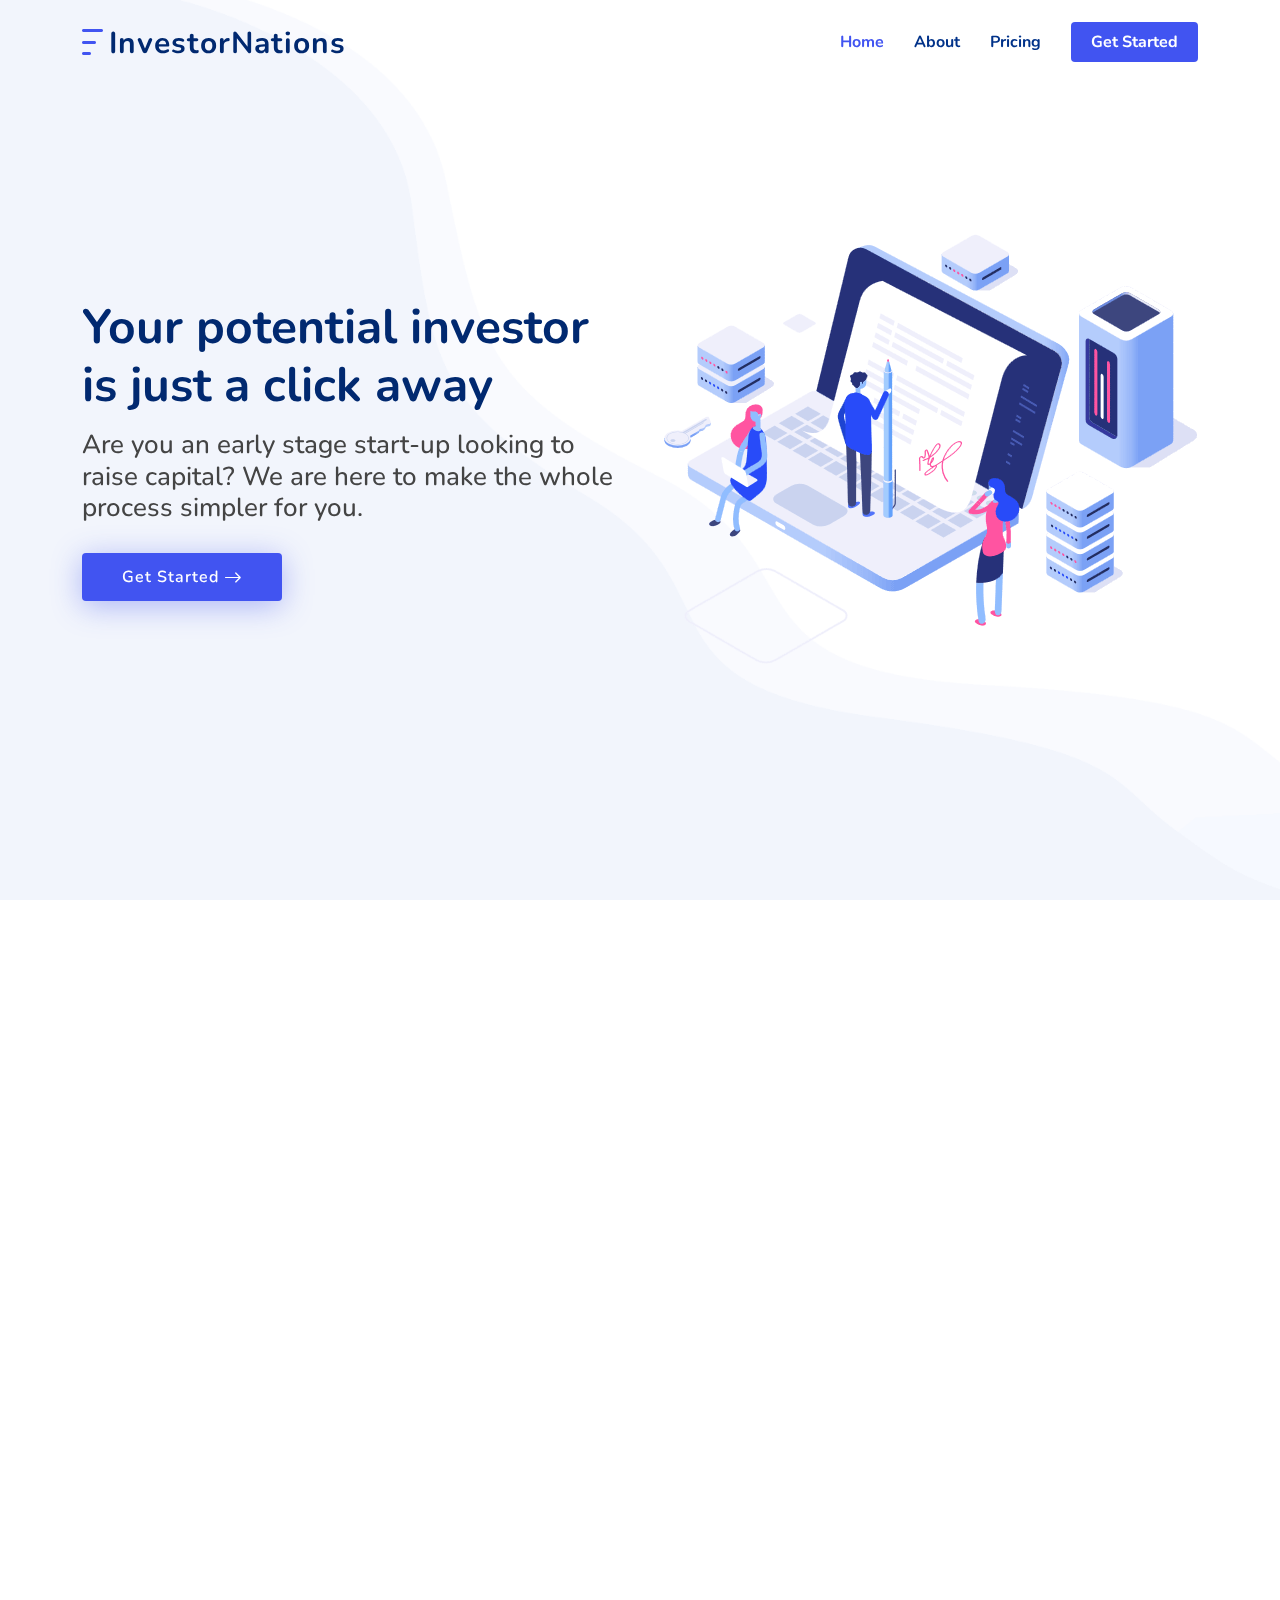
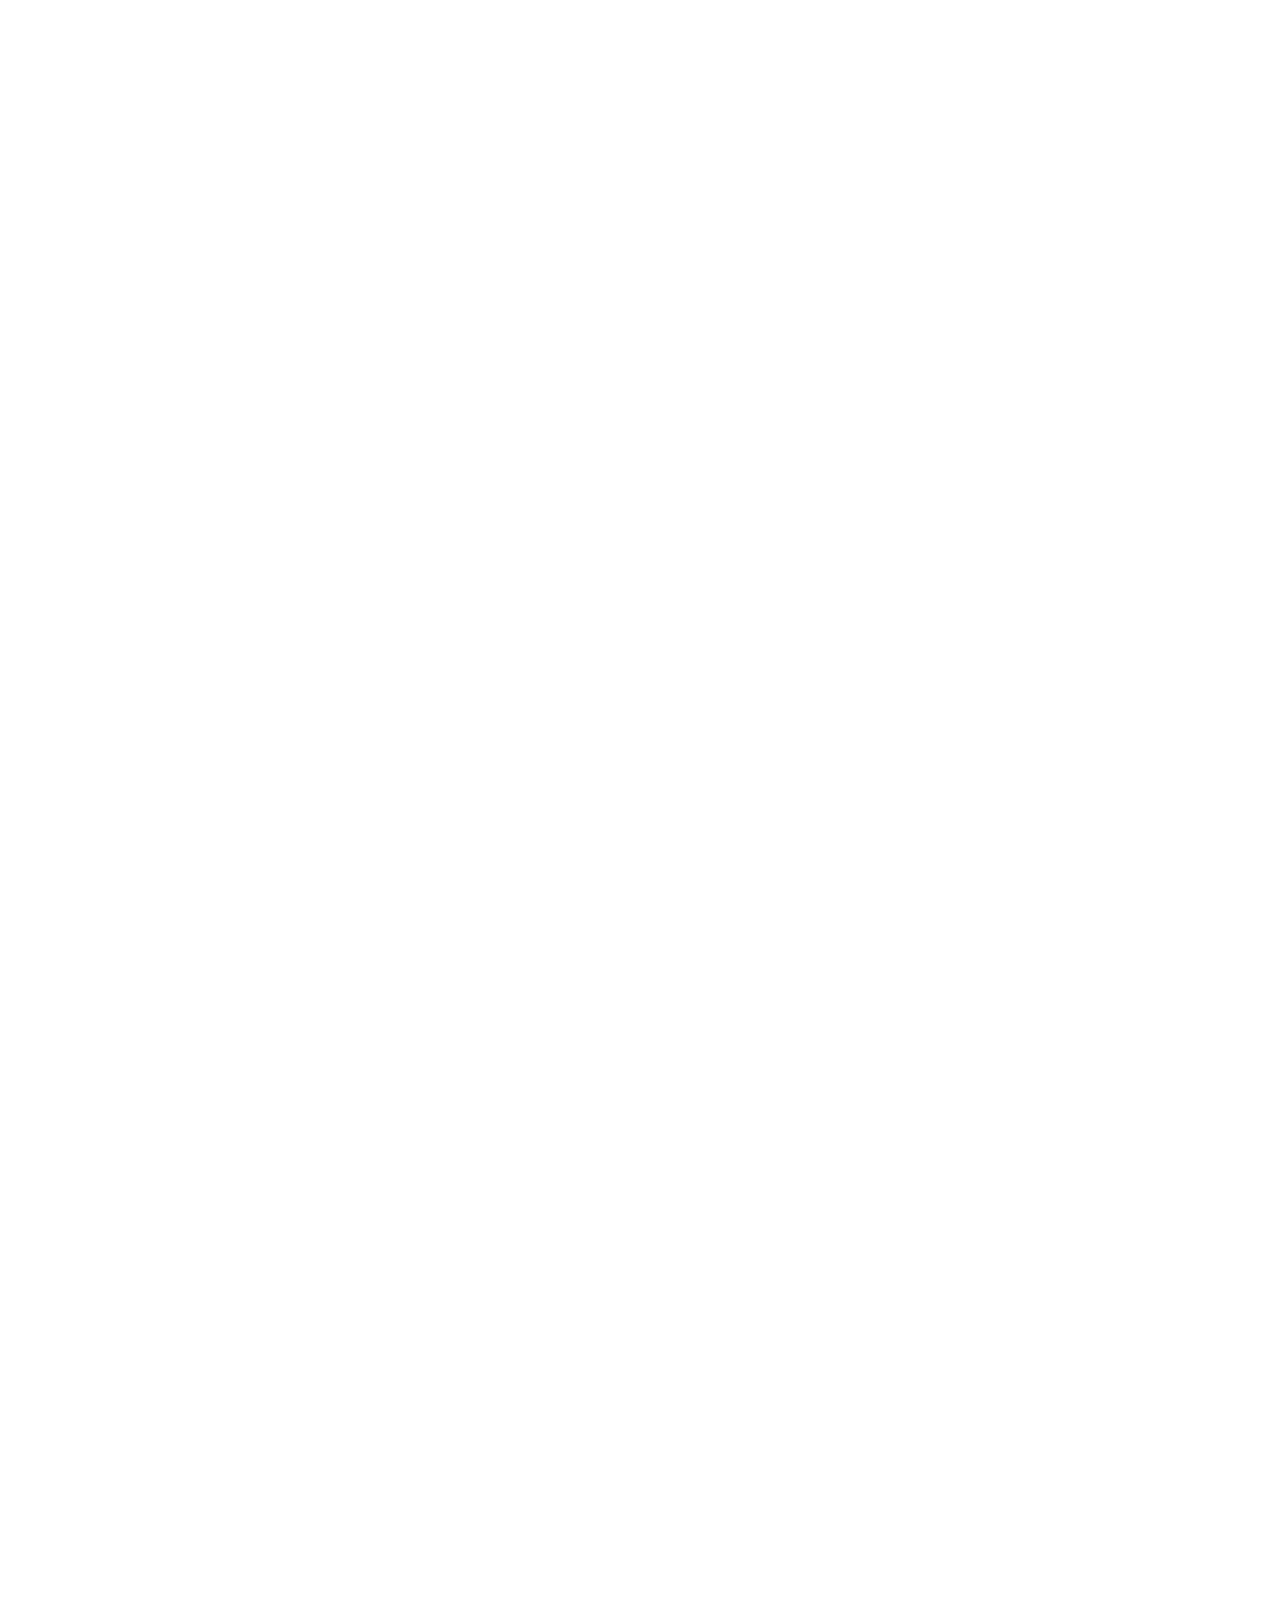
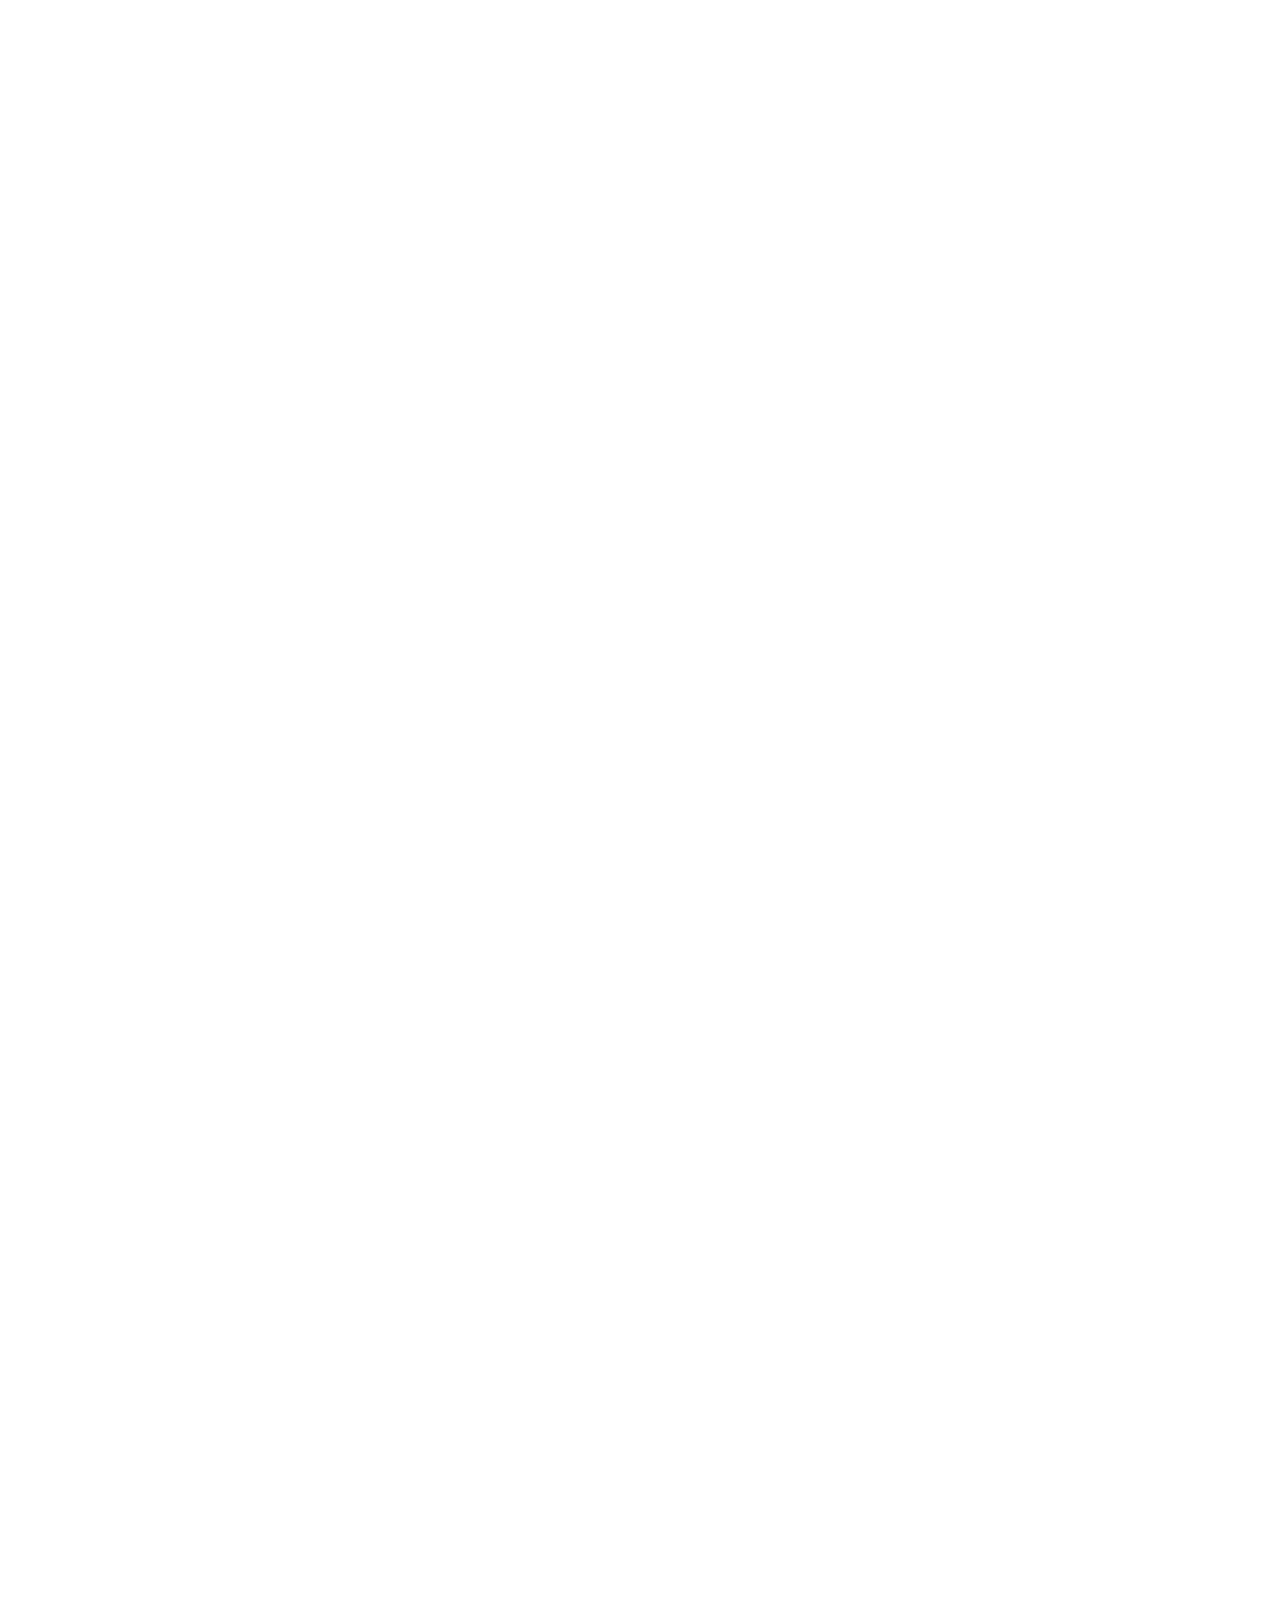
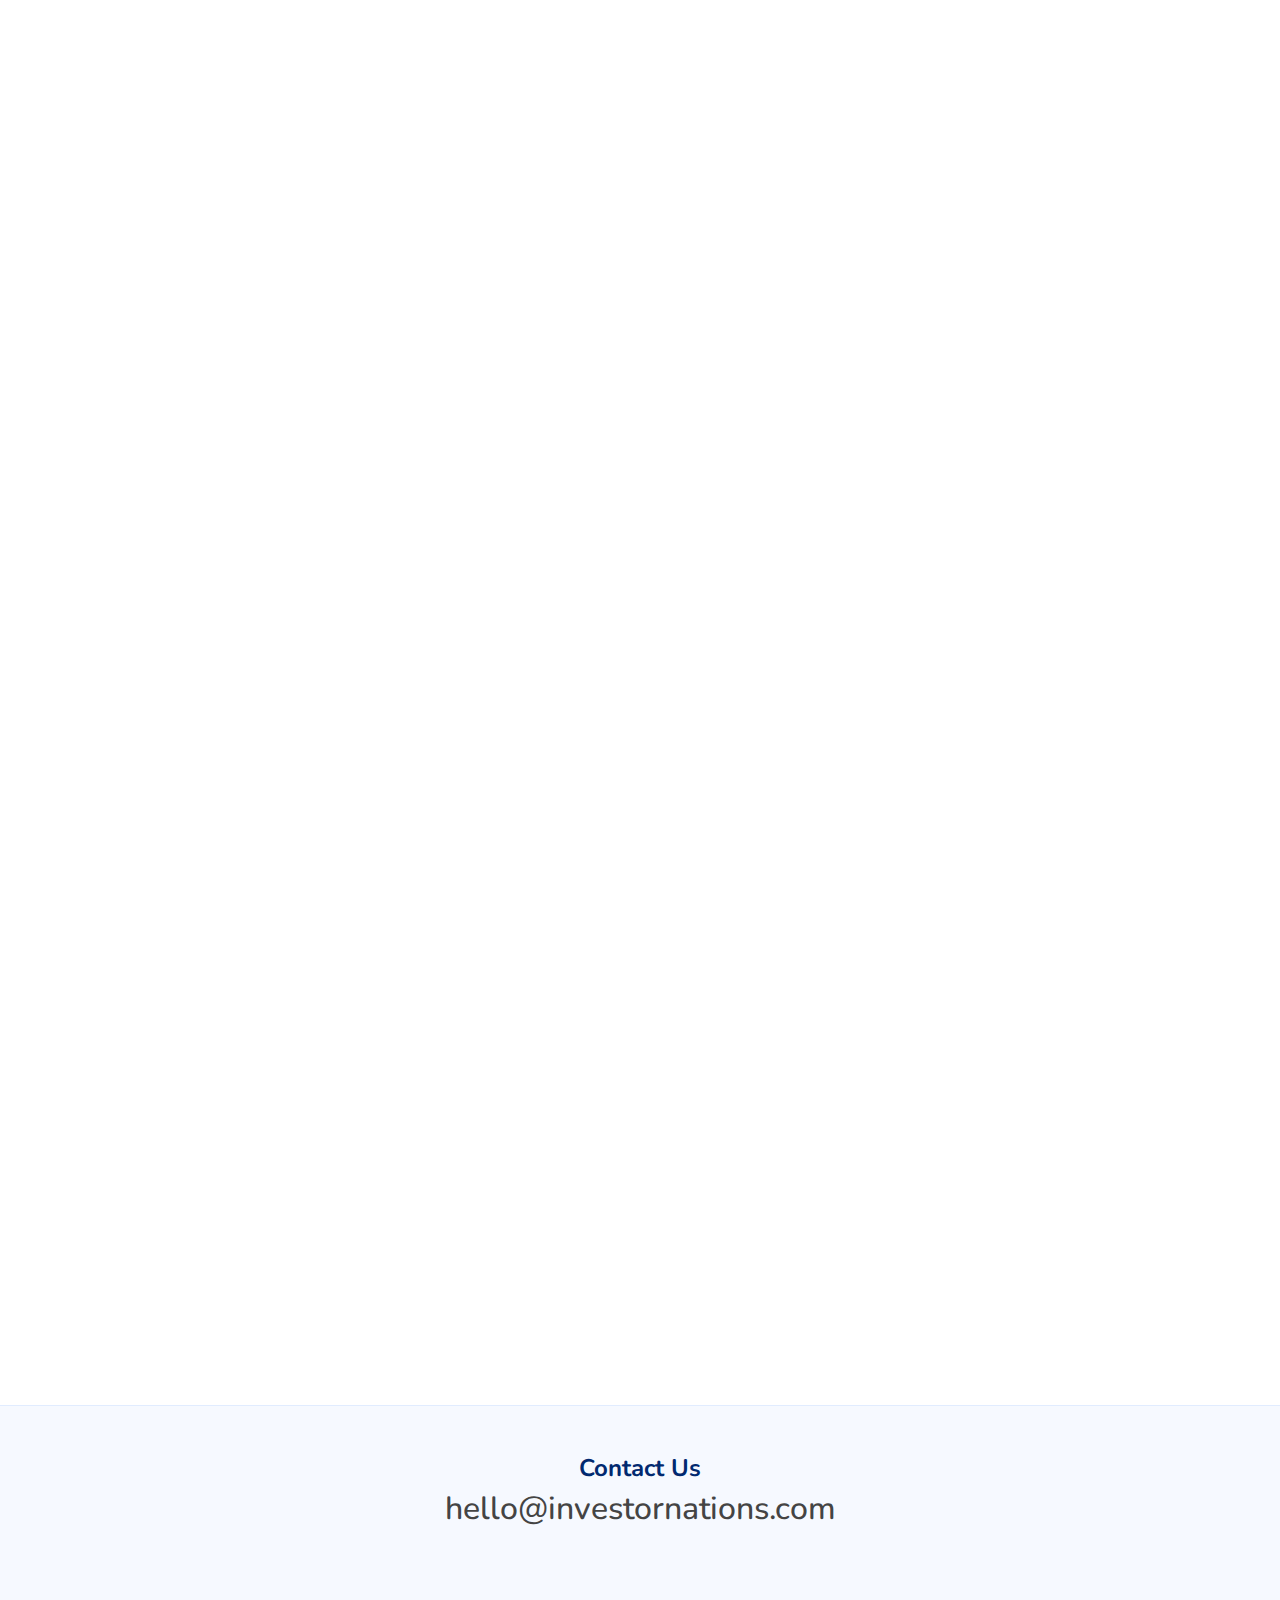
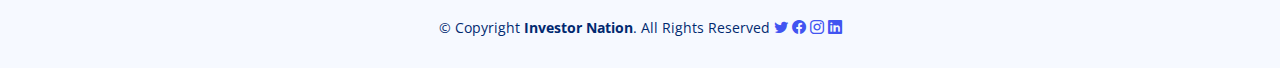
==== commit ab41e115: "finals" ====
--- a/index.html
+++ b/index.html
@@ -5,7 +5,7 @@
   <meta charset="utf-8">
   <meta content="width=device-width, initial-scale=1.0" name="viewport">
 
-  <title>Investor Nations</title>
+  <title>InvestorNations</title>
   <meta content="" name="description">
 
   <meta content="" name="keywords">
@@ -38,7 +38,7 @@
 
       <a href="index.html" class="logo d-flex align-items-center">
         <img src="assets/img/logo.png" alt="">
-        <span>Investor Nations</span>
+        <span>InvestorNations</span>
       </a>
 
       <nav id="navbar" class="navbar">
@@ -49,7 +49,7 @@
           <!--<li><a class="nav-link scrollto" href="#services">Services</a></li>
           <li><a class="nav-link scrollto" href="#portfolio">Portfolio</a></li>
           <li><a class="nav-link scrollto" href="#team">Team</a></li>-->
-          <li><a href="blog.html">Blog</a></li>
+          <!--<li><a href="blog.html">Blog</a></li>-->
           <!--<li class="dropdown"><a href="#"><span>Drop Down</span> <i class="bi bi-chevron-down"></i></a>
             <ul>
               <li><a href="#">Drop Down 1</a></li>
@@ -68,7 +68,7 @@
             </ul>
           </li>
           <li><a class="nav-link scrollto" href="#contact">Contact</a></li>-->
-          <li><a class="getstarted scrollto" href="#about">Get Started</a></li>
+          <li><a class="getstarted scrollto" href="#contact">Get Started</a></li>
         </ul>
         <i class="bi bi-list mobile-nav-toggle"></i>
       </nav><!-- .navbar -->
@@ -83,10 +83,10 @@
       <div class="row">
         <div class="col-lg-6 d-flex flex-column justify-content-center">
           <h1 data-aos="fade-up">Your potential investor is just a click away</h1>
-          <h2 data-aos="fade-up" data-aos-delay="400">Are you an early stage start-up looking to raise pre-seed/seed funding? We are here to make the whole process simpler for you.</h2>
+          <h2 data-aos="fade-up" data-aos-delay="400">Are you an early stage start-up looking to raise capital? We are here to make the whole process simpler for you.</h2>
           <div data-aos="fade-up" data-aos-delay="600">
             <div class="text-center text-lg-start">
-              <a href="#about" class="btn-get-started scrollto d-inline-flex align-items-center justify-content-center align-self-center">
+              <a href="#pricing" class="btn-get-started scrollto d-inline-flex align-items-center justify-content-center align-self-center">
                 <span>Get Started</span>
                 <i class="bi bi-arrow-right"></i>
               </a>
@@ -111,16 +111,19 @@
           <div class="col-lg-6 d-flex flex-column justify-content-center" data-aos="fade-up" data-aos-delay="200">
             <div class="content">
               <h3>Who We Are</h3>
-              <h2>We are the bridge between the start-ups who need funding and the investors who are ready to place their bets and invest.</h2>
+              <h2>We are the bridge between the start-ups who need funding and the investors who are ready to place their bets and invest.</h2><p>
+
+
+              </p>
               <p>
                 Investor Nation makes the lives of start-up founders and the investors easy. We speedtrack the networking to ensure that the whole process is simple, effective and worth every penny.</p>
                 <p>
                   We live in a unique time, where technology instantly connects people and ideas across the globe, allowing us to concentrate on the things that really matter and achieve more than we have ever imagined. In so many cases, it all comes down to meeting the right person at the right time. And we know it like no one else because Investor Nations is the result of such an impromptu encounter.
                 </p>
               <div class="text-center text-lg-start">
-                <a href="#" class="btn-read-more d-inline-flex align-items-center justify-content-center align-self-center">
+                <!--<a href="#" class="btn-read-more d-inline-flex align-items-center justify-content-center align-self-center">
                   <span>Read More</span>
-                  <i class="bi bi-arrow-right"></i>
+                  <i class="bi bi-arrow-right"></i>-->
                 </a>
               </div>
             </div>
@@ -182,7 +185,7 @@
 
     </section><!-- End Values Section -->
 
-    <!-- ======= Counts Section ======= -->
+    <!-- ======= Counts Section ======= 
     <section id="counts" class="counts">
       <div class="container" data-aos="fade-up">
 
@@ -221,7 +224,7 @@
         </div>
 
       </div>
-    </section><!-- End Counts Section -->
+    </section> End Counts Section -->
 
     <!-- ======= Features Section ======= -->
     <section id="features" class="features">
@@ -545,13 +548,13 @@
           <div class="col-lg-4 col-md-6" data-aos="zoom-in" data-aos-delay="200">
             <div class="box">
               <h3 style="color: #65c600;">Kick-Starter pack</h3>
-              <div class="price"><sup>$</sup>19<span> / mo</span></div>
+              <div class="price"><sup>$</sup>300<span> / mo</span></div>
               <img src="assets/img/pricing-starter.png" class="img-fluid" alt="">
               <ul>
-                <li>Contacts of investors</li>
-                <li>Initial Communication</li>
+                <li>1000 Investor Pitches</li>  
+                <!--<li>Initial Communication</li>
                 <li>Assistance</li>
-                <li class="na">Preparation for the pitch</li>
+                <li class="na">Preparation for the pitch</li>-->
               </ul>
               <a href="#" class="btn-buy">Buy Now</a>
             </div>
@@ -561,14 +564,14 @@
             <div class="box">
               <span class="featured">Featured</span>
               <h3 style="color: #ff901c;">Accelerator Pack</h3>
-              <div class="price"><sup>$</sup>29<span> / mo</span></div>
+              <div class="price"><sup>$</sup>400<span> / mo</span></div>
               <img src="assets/img/pricing-business.png" class="img-fluid" alt="">
               <ul>
-                <li>Preparation for the pitch</li>
-                <li>Contacts of investors</li>
+                <li>10000 Investor Pitches</li>
+                <!--<li>Contacts of investors</li>
                 <li>Initial Communication</li>
                 <li>Assistance </li>
-                <li class="na">One-on-One consultation</li>
+                <li class="na">One-on-One consultation</li>-->
               </ul>
               <a href="#" class="btn-buy">Buy Now</a>
             </div>
@@ -577,14 +580,14 @@
           <div class="col-lg-4 col-md-6" data-aos="zoom-in" data-aos-delay="400">
             <div class="box">
               <h3 style="color: #ff0071;">Ultimate Investing Pack</h3>
-              <div class="price"><sup>$</sup>49<span> / mo</span></div>
+              <div class="price"><sup>$</sup>490<span> / mo</span></div>
               <img src="assets/img/pricing-ultimate.png" class="img-fluid" alt="">
               <ul>
-                <li>One-on-One consultation</li>
-                <li>Preparation for the pitch</li>
+                <li>30000 Investor Pitches</li>
+                <!--<li>Preparation for the pitch</li>
                 <li>Contacts of investors</li>
                 <li>Initial Communication</li>
-                <li> Assistance </li>
+                <li> Assistance </li>-->
               </ul>
               <a href="#" class="btn-buy">Buy Now</a>
             </div>
@@ -816,7 +819,7 @@
     </section><!-- End F.A.Q Section -->
 
     
-    <!-- ======= Clients Section ======= -->
+    <!-- ======= Clients Section ======= 
     <section id="clients" class="clients">
 
       <div class="container" data-aos="fade-up">
@@ -841,7 +844,7 @@
         </div>
       </div>
 
-    </section><!-- End Clients Section -->
+    </section> End Clients Section -->
 
     <!-- ======= Recent Blog Posts Section ======= -->
     <section id="recent-blog-posts" class="recent-blog-posts">
@@ -858,18 +861,18 @@
           <div class="col-lg-4">
             <div class="post-box">
               <div class="post-img"><img src="assets/img/blog/blog-1.jpg" class="img-fluid" alt=""></div>
-              <span class="post-date">Tue, September 15</span>
-              <h3 class="post-title">Eum ad dolor et. Autem aut fugiat debitis voluptatem consequuntur sit</h3>
-              <a href="blog-single.html" class="readmore stretched-link mt-auto"><span>Read More</span><i class="bi bi-arrow-right"></i></a>
+              <span class="post-date">Tue, May 22</span>
+              <h3 class="post-title">Let's get your dream company off the ground</h3>
+              <a href="#" class="readmore stretched-link mt-auto"><span>Read More</span><i class="bi bi-arrow-right"></i></a>
             </div>
           </div>
 
           <div class="col-lg-4">
             <div class="post-box">
               <div class="post-img"><img src="assets/img/blog/blog-2.jpg" class="img-fluid" alt=""></div>
-              <span class="post-date">Fri, August 28</span>
-              <h3 class="post-title">Et repellendus molestiae qui est sed omnis voluptates magnam</h3>
-              <a href="blog-single.html" class="readmore stretched-link mt-auto"><span>Read More</span><i class="bi bi-arrow-right"></i></a>
+              <span class="post-date">Fri, August 22</span>
+              <h3 class="post-title">Getting started with your Start-Up</h3>
+              <a href="#" class="readmore stretched-link mt-auto"><span>Read More</span><i class="bi bi-arrow-right"></i></a>
             </div>
           </div>
 
@@ -877,8 +880,8 @@
             <div class="post-box">
               <div class="post-img"><img src="assets/img/blog/blog-3.jpg" class="img-fluid" alt=""></div>
               <span class="post-date">Mon, July 11</span>
-              <h3 class="post-title">Quia assumenda est et veritatis aut quae</h3>
-              <a href="blog-single.html" class="readmore stretched-link mt-auto"><span>Read More</span><i class="bi bi-arrow-right"></i></a>
+              <h3 class="post-title">Fundraising basic to advance</h3>
+              <a href="#" class="readmore stretched-link mt-auto"><span>Read More</span><i class="bi bi-arrow-right"></i></a>
             </div>
           </div>
 
@@ -888,7 +891,7 @@
 
     </section><!-- End Recent Blog Posts Section -->
 
-    <!-- ======= Contact Section ======= -->
+    <!-- ======= Contact Section ======= 
     <section id="contact" class="contact">
 
       <div class="container" data-aos="fade-up">
@@ -972,31 +975,31 @@
 
       </div>
 
-    </section><!-- End Contact Section -->
+    </section>End Contact Section -->
 
   </main><!-- End #main -->
 
   <!-- ======= Footer ======= -->
   <footer id="footer" class="footer">
 
-    <div class="footer-newsletter">
+    <div class="footer-newsletter" section id="contact">
       <div class="container">
         <div class="row justify-content-center">
           <div class="col-lg-12 text-center">
-            <h4>Our Newsletter</h4>
-            <p>We keep you updated about the startup world</p>
+            <h4>Contact Us </h4>
+            <h2> hello@investornations.com<br></h2>
           </div>
           <div class="col-lg-6">
-            <form action="" method="post">
+            <!--<form action="" method="post">
               <input type="email" name="email"><input type="submit" value="Subscribe">
-            </form>
+            </form>-->
           </div>
         </div>
       </div>
     </div>
 
-    <div class="footer-top">
-      <div class="container">
+    <!-- <div class="footer-top">
+     <div class="container">
         <div class="row gy-4">
           <div class="col-lg-5 col-md-12 footer-info">
             <a href="index.html" class="logo d-flex align-items-center">
@@ -1048,11 +1051,17 @@
 
         </div>
       </div>
-    </div>
+    </div>-->
 
     <div class="container">
       <div class="copyright">
         &copy; Copyright <strong><span>Investor Nation</span></strong>. All Rights Reserved
+      
+     
+        <a href="#" class="twitter" class="copyright-2"><i class="bi bi-twitter"></i></a>
+        <a href="#" class="facebook" class="copyright-2"><i class="bi bi-facebook"></i></a>
+        <a href="#" class="instagram" class="copyright-2"><i class="bi bi-instagram"></i></a>
+        <a href="#" class="linkedin" class="copyright-2"><i class="bi bi-linkedin"></i></a>
       </div>
       </div>
   </footer><!-- End Footer -->
--- a/assets/css/style.css
+++ b/assets/css/style.css
@@ -2018,6 +2018,11 @@
   padding-top: 30px;
   color: #012970;
 }
+.footer .copyright-2 {
+  text-align: right;
+  padding-top: 30px;
+  color: #012970;
+}
 .footer .credits {
   padding-top: 10px;
   text-align: center;
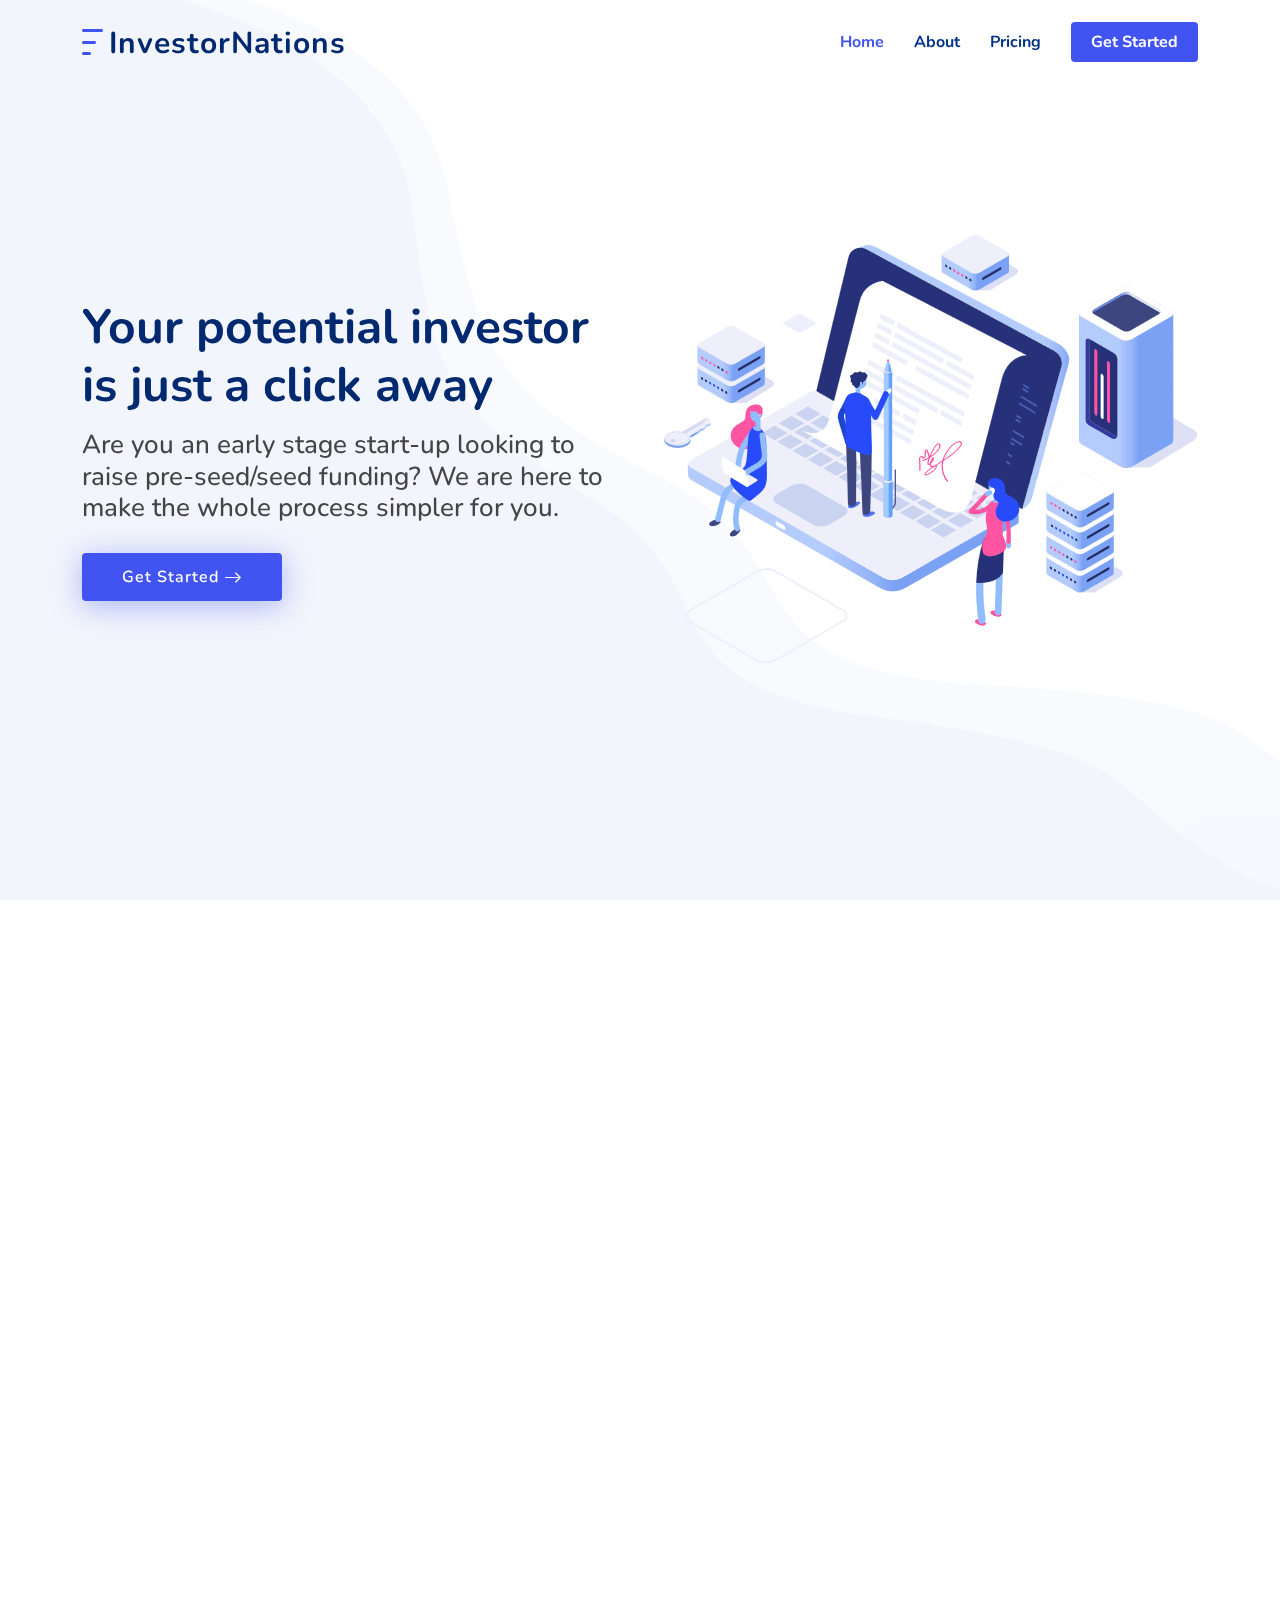
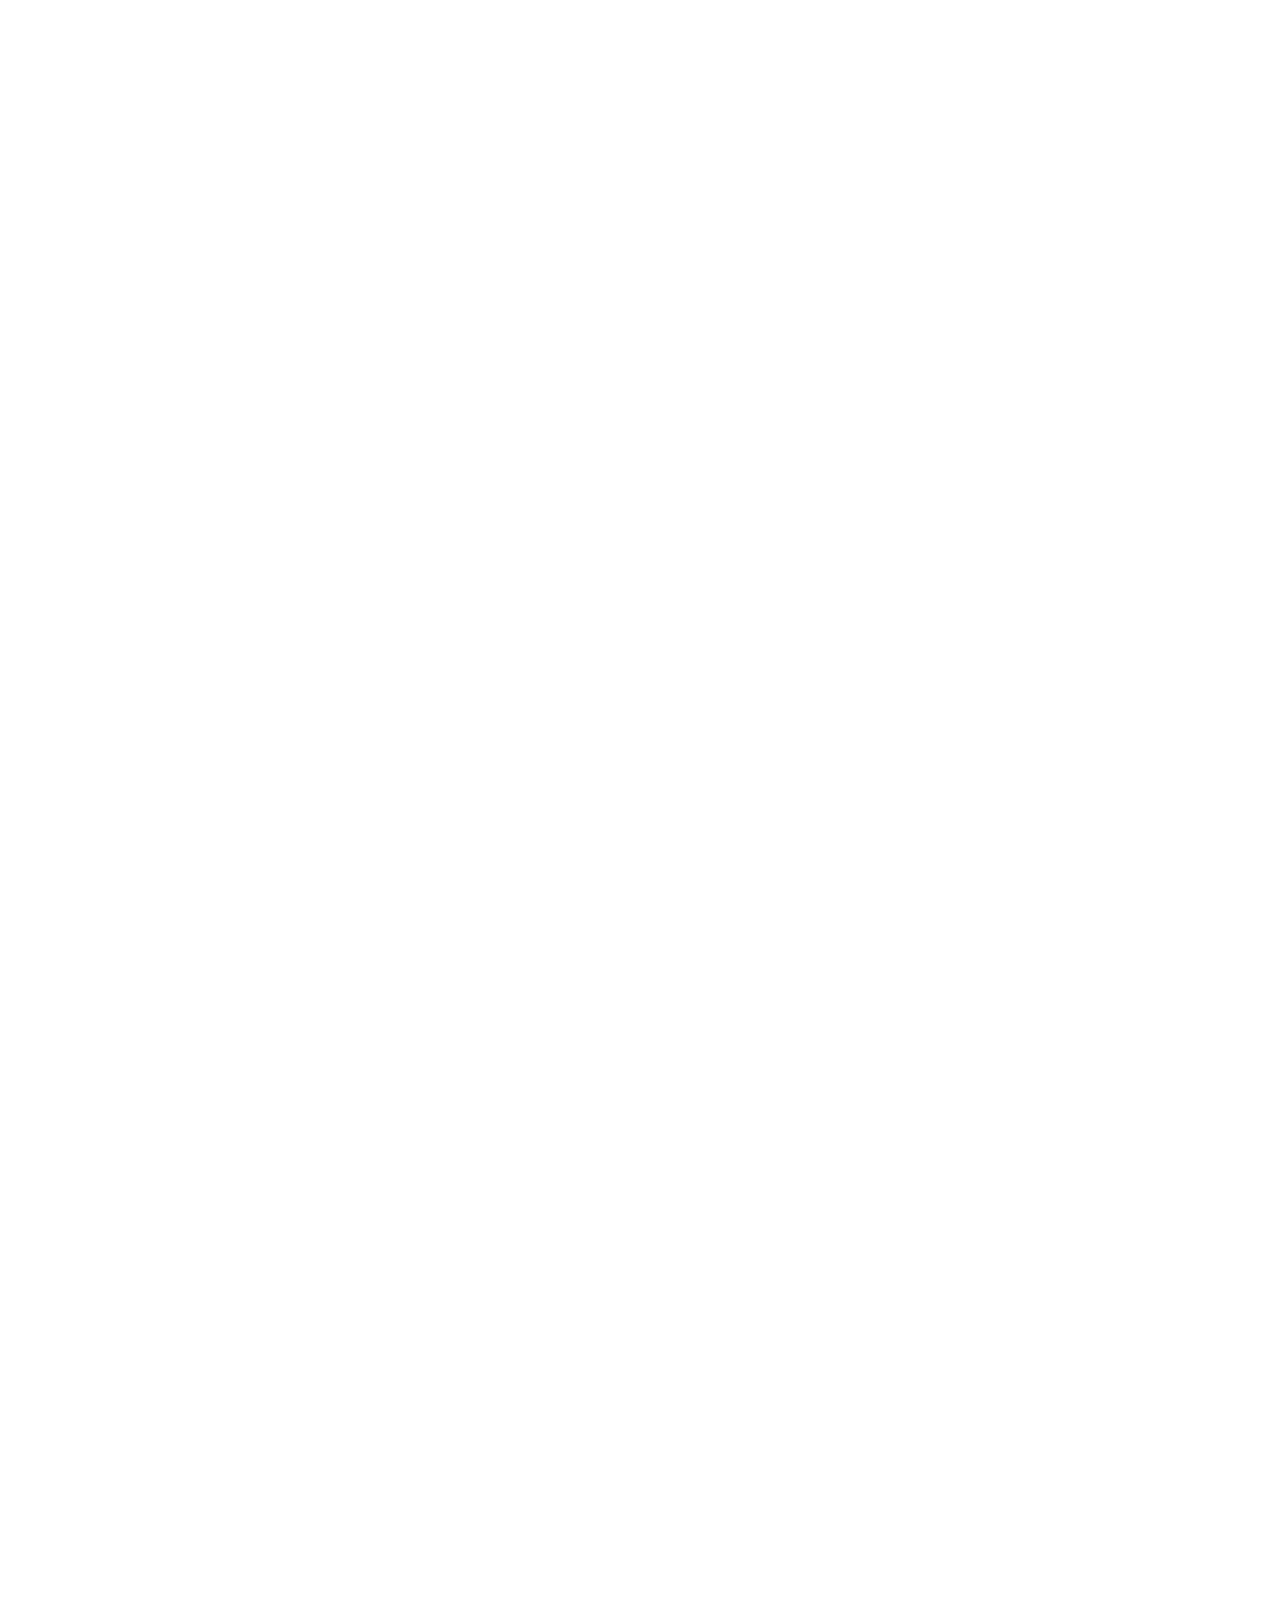
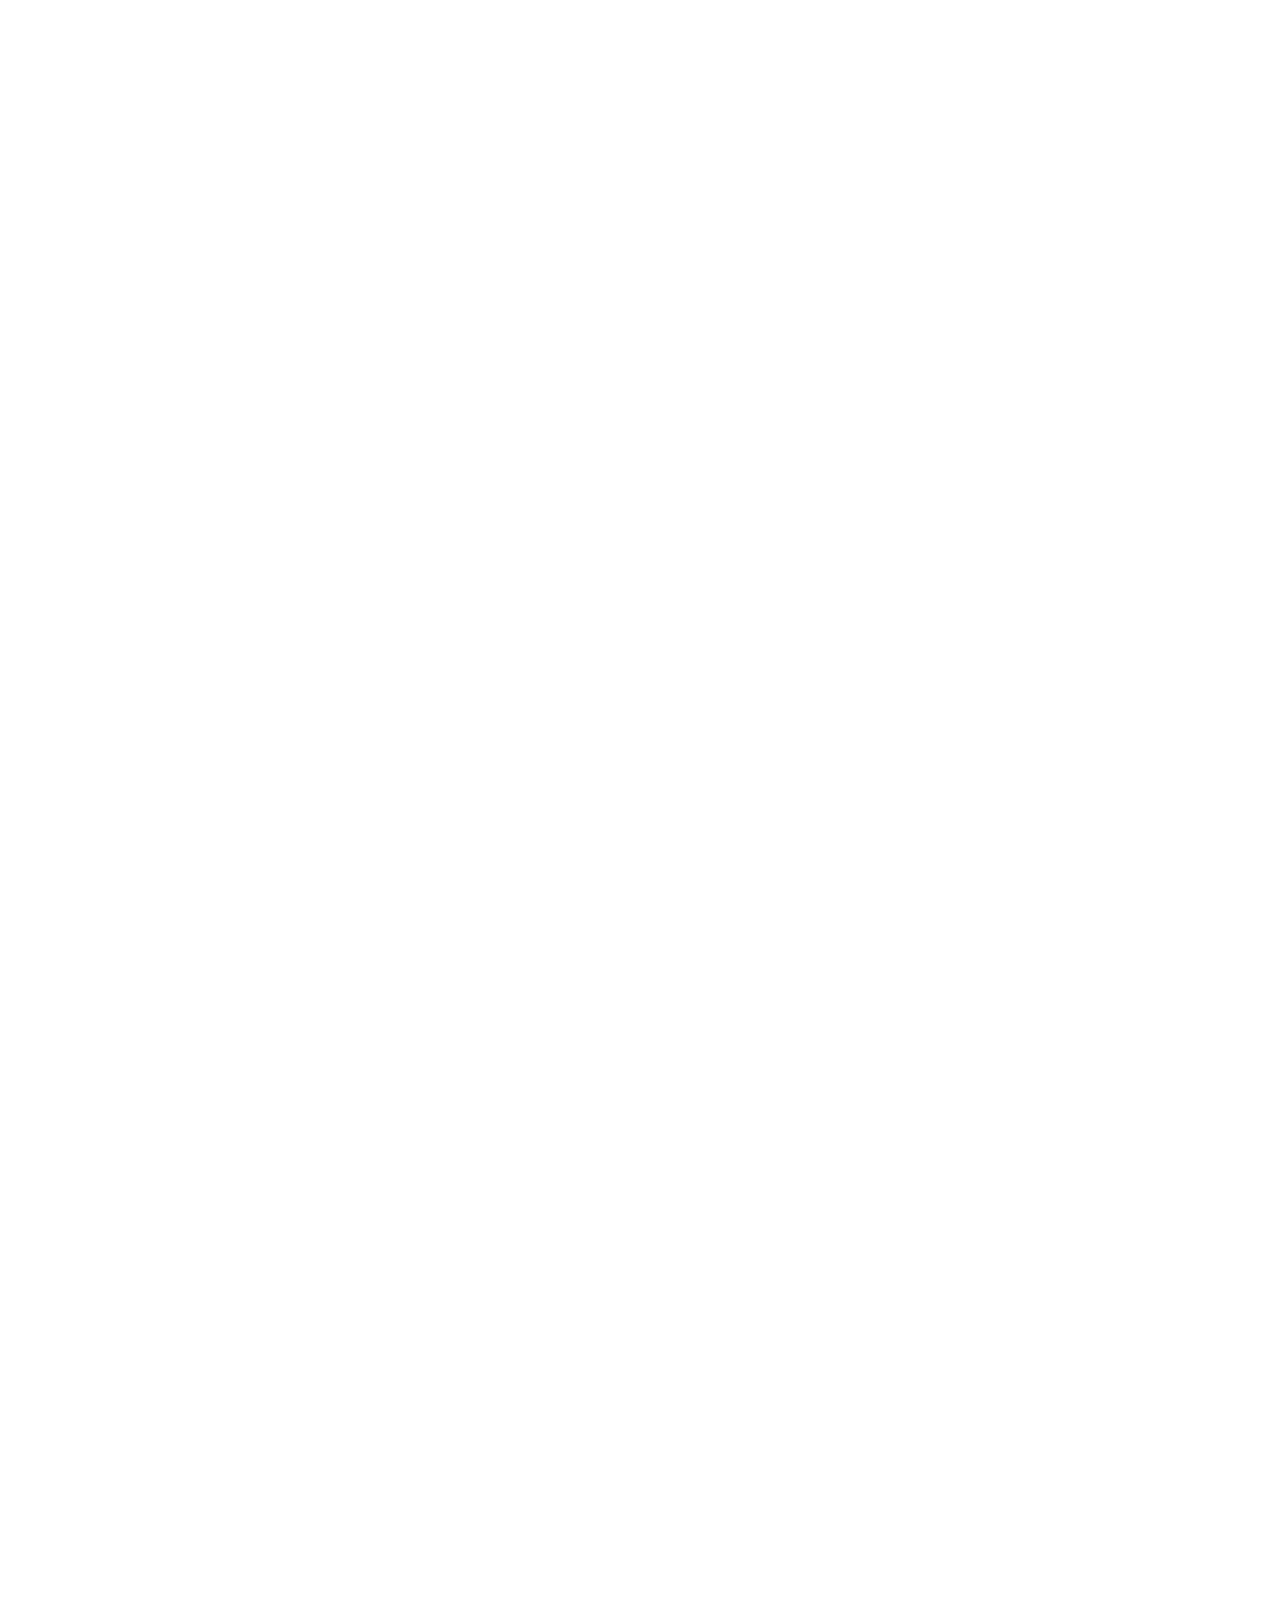
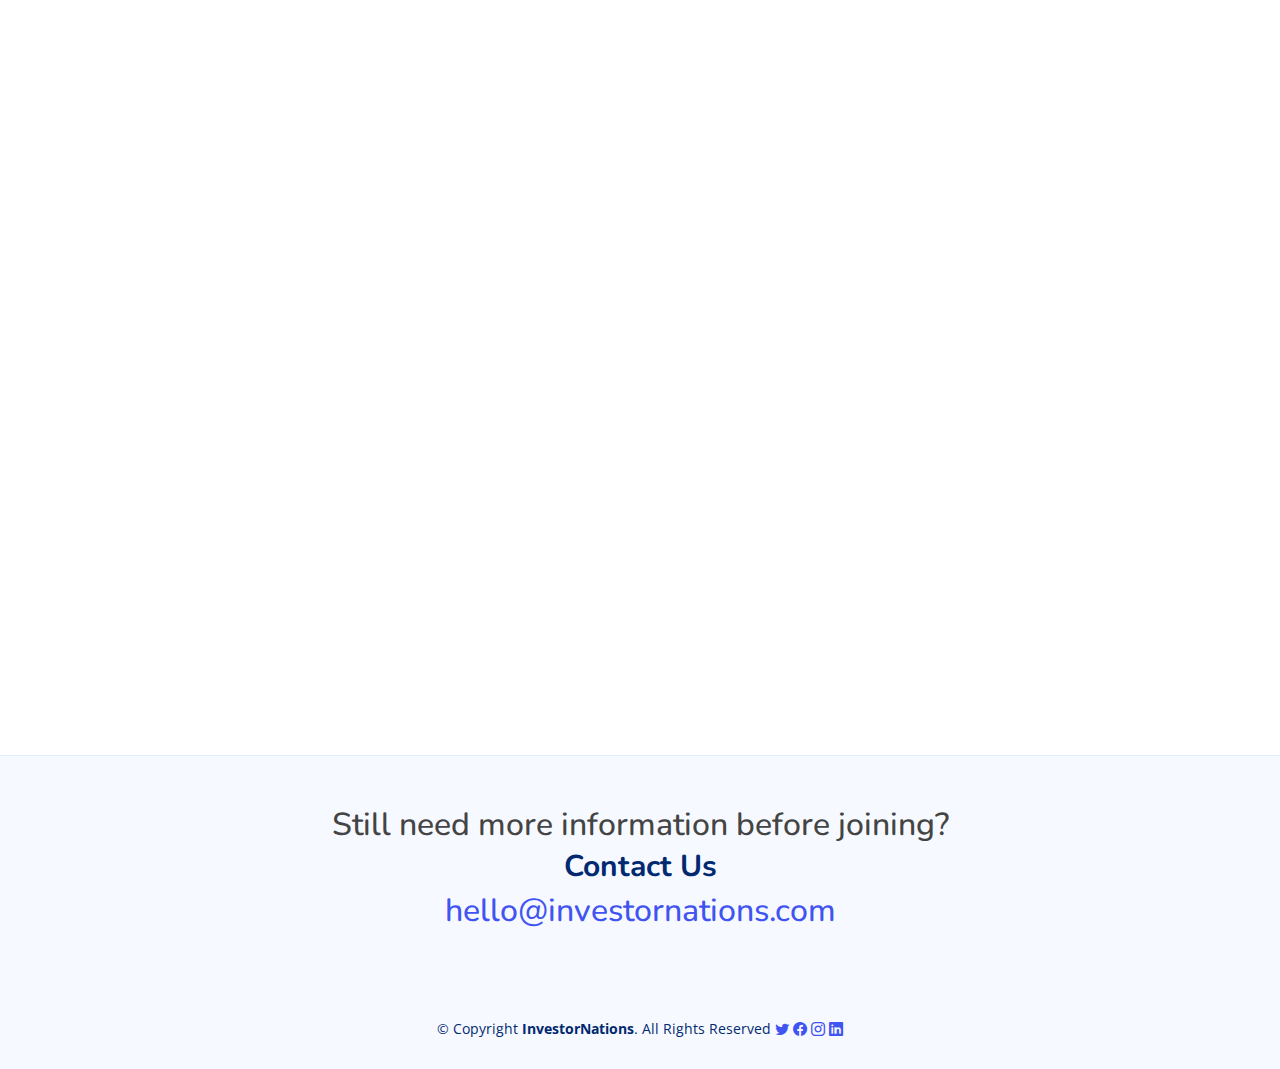
==== commit aca518e3: "changed" ====
--- a/index.html
+++ b/index.html
@@ -83,7 +83,7 @@
       <div class="row">
         <div class="col-lg-6 d-flex flex-column justify-content-center">
           <h1 data-aos="fade-up">Your potential investor is just a click away</h1>
-          <h2 data-aos="fade-up" data-aos-delay="400">Are you an early stage start-up looking to raise capital? We are here to make the whole process simpler for you.</h2>
+          <h2 data-aos="fade-up" data-aos-delay="400">Are you an early stage start-up looking to raise pre-seed/seed funding?  We are here to make the whole process simpler for you.</h2>
           <div data-aos="fade-up" data-aos-delay="600">
             <div class="text-center text-lg-start">
               <a href="#pricing" class="btn-get-started scrollto d-inline-flex align-items-center justify-content-center align-self-center">
@@ -111,14 +111,14 @@
           <div class="col-lg-6 d-flex flex-column justify-content-center" data-aos="fade-up" data-aos-delay="200">
             <div class="content">
               <h3>Who We Are</h3>
-              <h2>We are the bridge between the start-ups who need funding and the investors who are ready to place their bets and invest.</h2><p>
+              <h2>We are the bridge between start-ups who need funding and investors who are ready to place their bets and invest.</h2><p>
 
 
               </p>
               <p>
-                Investor Nation makes the lives of start-up founders and the investors easy. We speedtrack the networking to ensure that the whole process is simple, effective and worth every penny.</p>
-                <p>
-                  We live in a unique time, where technology instantly connects people and ideas across the globe, allowing us to concentrate on the things that really matter and achieve more than we have ever imagined. In so many cases, it all comes down to meeting the right person at the right time. And we know it like no one else because Investor Nations is the result of such an impromptu encounter.
+                InvestorNations makes the lives of start-up founders and the investors easy. We speedtrack the networking to ensure that the whole process is simple, effective and worth every penny.</p>
+                <p class="p2">
+                  We live in a unique time, where technology instantly connects people and ideas across the globe, allowing us to concentrate on the things that really matter and achieve more than we have ever imagined. In so many cases, it all comes down to meeting the right person at the right time. And we know it like no one else because InvestorNations is the result of such an impromptu encounter.
                 </p>
               <div class="text-center text-lg-start">
                 <!--<a href="#" class="btn-read-more d-inline-flex align-items-center justify-content-center align-self-center">
@@ -295,7 +295,7 @@
         <!-- Feature Tabs -->
         <div class="row feture-tabs" data-aos="fade-up">
           <div class="col-lg-6">
-            <h3>We, at Investor Nations, ensure you are connected with the best investors
+            <h3>We, at InvestorNations, ensure you are connected with the best investors
             </h3>
 
             <!-- Tabs 
@@ -343,7 +343,7 @@
               </div> End Tab 2 Content -->
 
            <!--   <div class="tab-pane fade show" id="tab3">
-                <p>The final stage that you’ve been waiting for has been made simpler with Investor Nations.Once you are ready, we will launch your fundraising campaign.</p>
+                <p>The final stage that you’ve been waiting for has been made simpler with InvestorNations.Once you are ready, we will launch your fundraising campaign.</p>
                 <div class="d-flex align-items-center mb-2">
                   <i class="bi bi-check2"></i>
                   <h4>Initial Communication with Investors</h4>
@@ -548,10 +548,12 @@
           <div class="col-lg-4 col-md-6" data-aos="zoom-in" data-aos-delay="200">
             <div class="box">
               <h3 style="color: #65c600;">Kick-Starter pack</h3>
-              <div class="price"><sup>$</sup>300<span> / mo</span></div>
+              <div class="price"><sup>$</sup>300<span></span></div>
               <img src="assets/img/pricing-starter.png" class="img-fluid" alt="">
               <ul>
-                <li>1000 Investor Pitches</li>  
+                <li> </li>
+                <h3><strong>1000</strong></h3>
+                <li>Investor Pitches</li> 
                 <!--<li>Initial Communication</li>
                 <li>Assistance</li>
                 <li class="na">Preparation for the pitch</li>-->
@@ -564,10 +566,12 @@
             <div class="box">
               <span class="featured">Featured</span>
               <h3 style="color: #ff901c;">Accelerator Pack</h3>
-              <div class="price"><sup>$</sup>400<span> / mo</span></div>
+              <div class="price"><sup>$</sup>400<span></span></div>
               <img src="assets/img/pricing-business.png" class="img-fluid" alt="">
               <ul>
-                <li>10000 Investor Pitches</li>
+                <li> </li>
+                <h3><strong>10,000</strong></h3>
+                <li>Investor Pitches</li>
                 <!--<li>Contacts of investors</li>
                 <li>Initial Communication</li>
                 <li>Assistance </li>
@@ -580,10 +584,12 @@
           <div class="col-lg-4 col-md-6" data-aos="zoom-in" data-aos-delay="400">
             <div class="box">
               <h3 style="color: #ff0071;">Ultimate Investing Pack</h3>
-              <div class="price"><sup>$</sup>490<span> / mo</span></div>
+              <div class="price"><sup>$</sup>490<span></span></div>
               <img src="assets/img/pricing-ultimate.png" class="img-fluid" alt="">
               <ul>
-                <li>30000 Investor Pitches</li>
+                <li> </li>
+                <h3><strong>30,000</strong></h3>
+                <li>Investor Pitches</li>
                 <!--<li>Preparation for the pitch</li>
                 <li>Contacts of investors</li>
                 <li>Initial Communication</li>
@@ -676,7 +682,7 @@
                 </h2>
                 <div id="faq-content-5" class="accordion-collapse collapse" data-bs-parent="#faqlist1">
                   <div class="accordion-body">
-                    That's what every founder tells investors who are raising funds. So if you are one of the exceptional founders with arrogance and high ego, we would suggest you to show it on paper with facts and let investors come to the conclusion of making billions. And trust us, as we said before, Investors and extremely intelligent and experienced people will see it through either way
+                    That's what every founder says to investors who are raising funds. So if you are one of the exceptional founders with arrogance and high ego, we would suggest you to show it on paper with facts and let investors come to the conclusion of making billions. And trust us, as we said before, Investors and extremely intelligent and experienced people will see it through either way
                   </div>
                 </div>
               </div>
@@ -846,7 +852,7 @@
 
     </section> End Clients Section -->
 
-    <!-- ======= Recent Blog Posts Section ======= -->
+    <!-- ======= Recent Blog Posts Section ======= 
     <section id="recent-blog-posts" class="recent-blog-posts">
 
       <div class="container" data-aos="fade-up">
@@ -889,7 +895,7 @@
 
       </div>
 
-    </section><!-- End Recent Blog Posts Section -->
+    </section> End Recent Blog Posts Section -->
 
     <!-- ======= Contact Section ======= 
     <section id="contact" class="contact">
@@ -986,8 +992,9 @@
       <div class="container">
         <div class="row justify-content-center">
           <div class="col-lg-12 text-center">
+            <h2>Still need more information before joining?</h2>
             <h4>Contact Us </h4>
-            <h2> hello@investornations.com<br></h2>
+            <a href="mailto:hello@investornations.com"><h2> hello@investornations.com<br></h2></a>
           </div>
           <div class="col-lg-6">
             <!--<form action="" method="post">
@@ -1004,7 +1011,7 @@
           <div class="col-lg-5 col-md-12 footer-info">
             <a href="index.html" class="logo d-flex align-items-center">
               <img src="assets/img/logo.png" alt="">
-              <span>Investor Nation</span>
+              <span>InvestorNation</span>
             </a>
             <p>We help revive businesses</p>
             <div class="social-links mt-3">
@@ -1055,7 +1062,7 @@
 
     <div class="container">
       <div class="copyright">
-        &copy; Copyright <strong><span>Investor Nation</span></strong>. All Rights Reserved
+        &copy; Copyright <strong><span>InvestorNations</span></strong>. All Rights Reserved
       
      
         <a href="#" class="twitter" class="copyright-2"><i class="bi bi-twitter"></i></a>
--- a/assets/css/style.css
+++ b/assets/css/style.css
@@ -464,7 +464,11 @@
   color: #012970;
 }
 .about p {
-  margin: 15px 0 30px 0;
+  margin: 30px 0 10px 0;
+  line-height: 24px;
+}
+.about .p2 {
+  margin: 1px 0 20px 0;
   line-height: 24px;
 }
 .about .btn-read-more {
@@ -1885,7 +1889,7 @@
   border-top: 1px solid #e1ecff;
 }
 .footer .footer-newsletter h4 {
-  font-size: 24px;
+  font-size: 30px;
   margin: 0 0 10px 0;
   padding: 0;
   line-height: 1;
